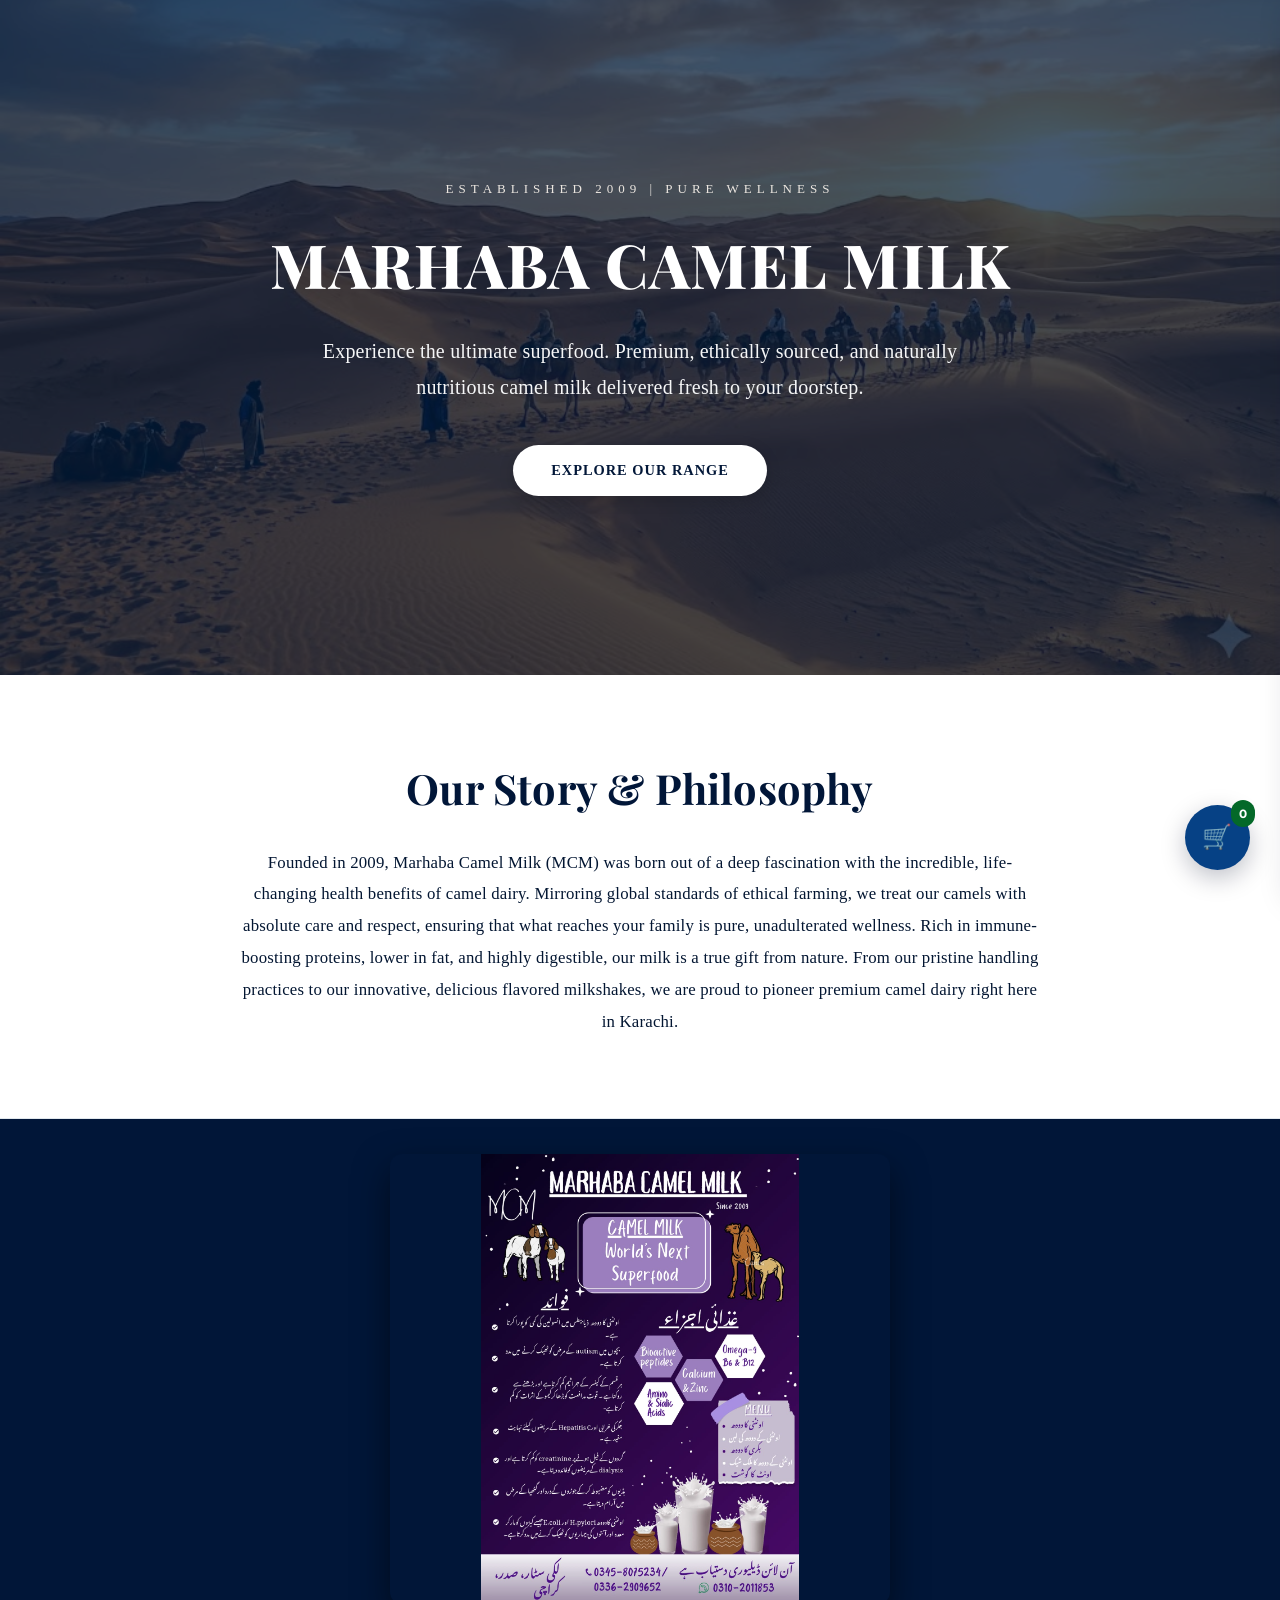
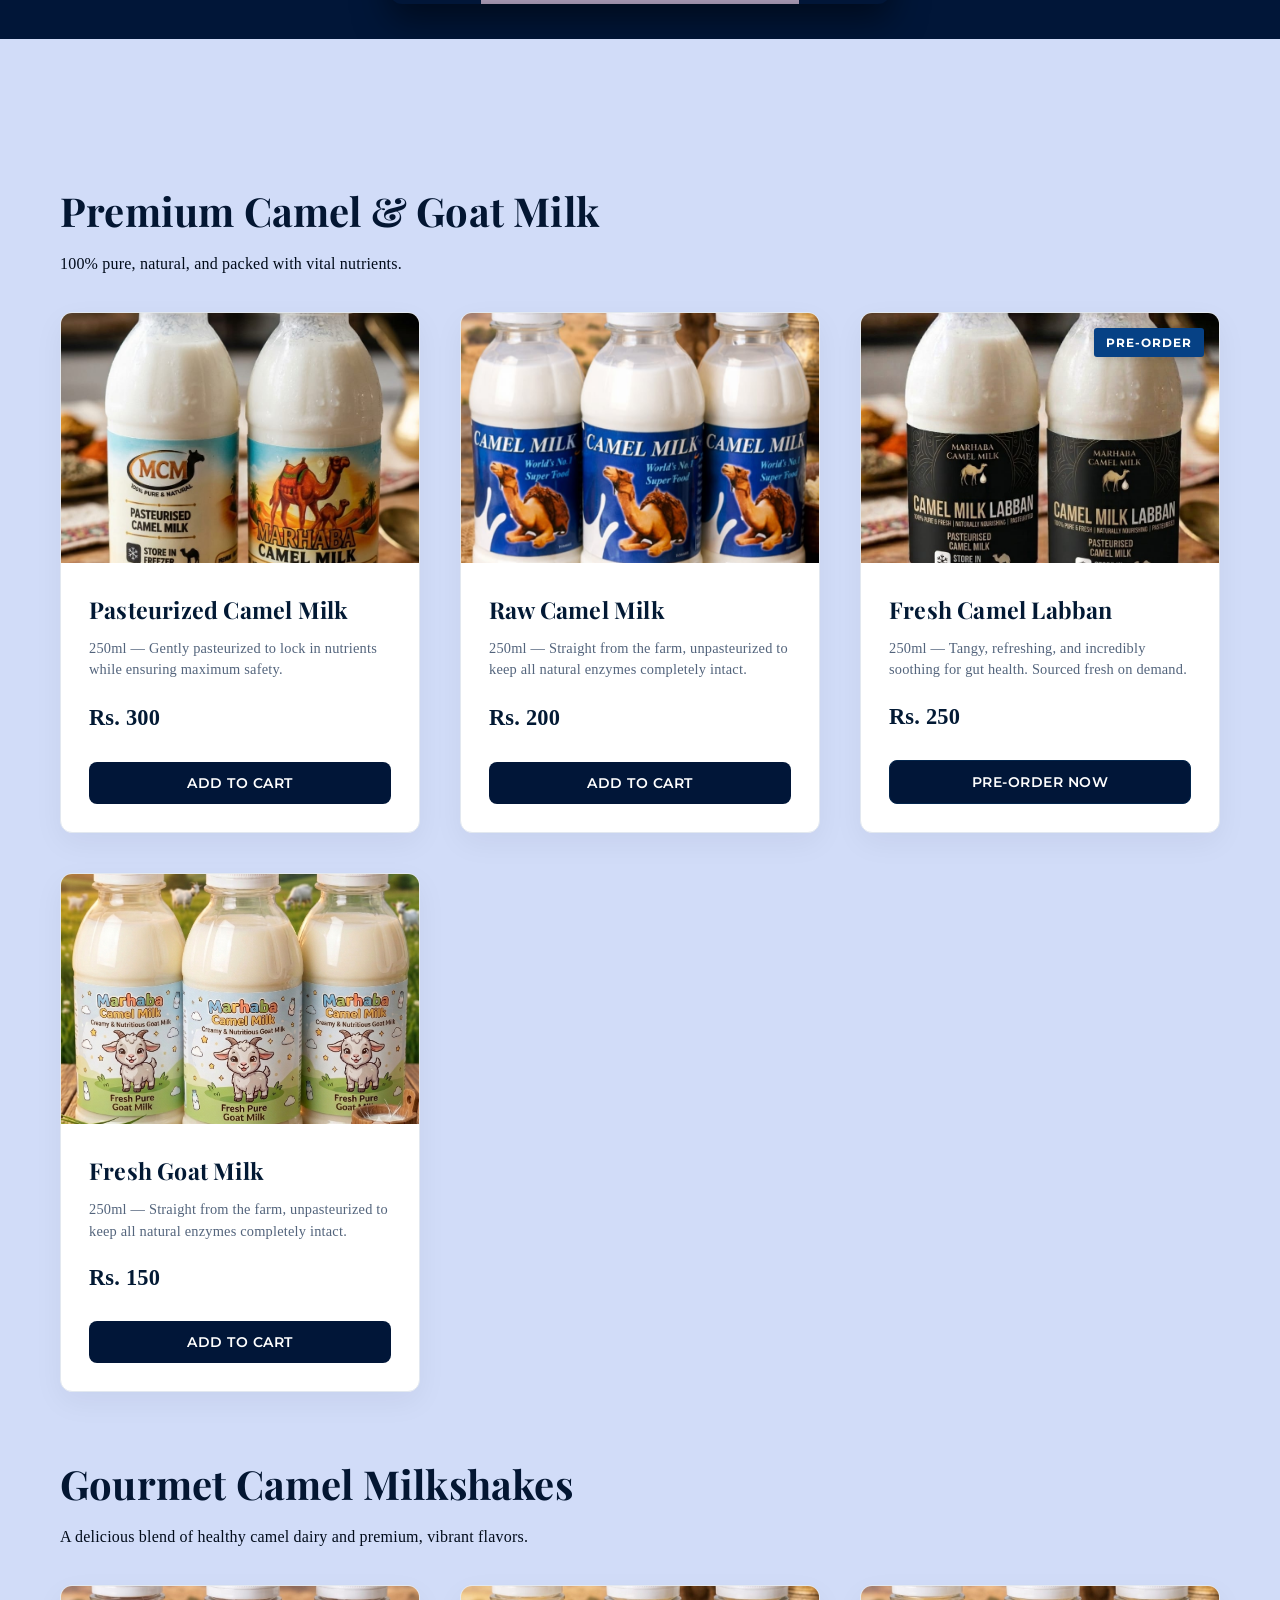
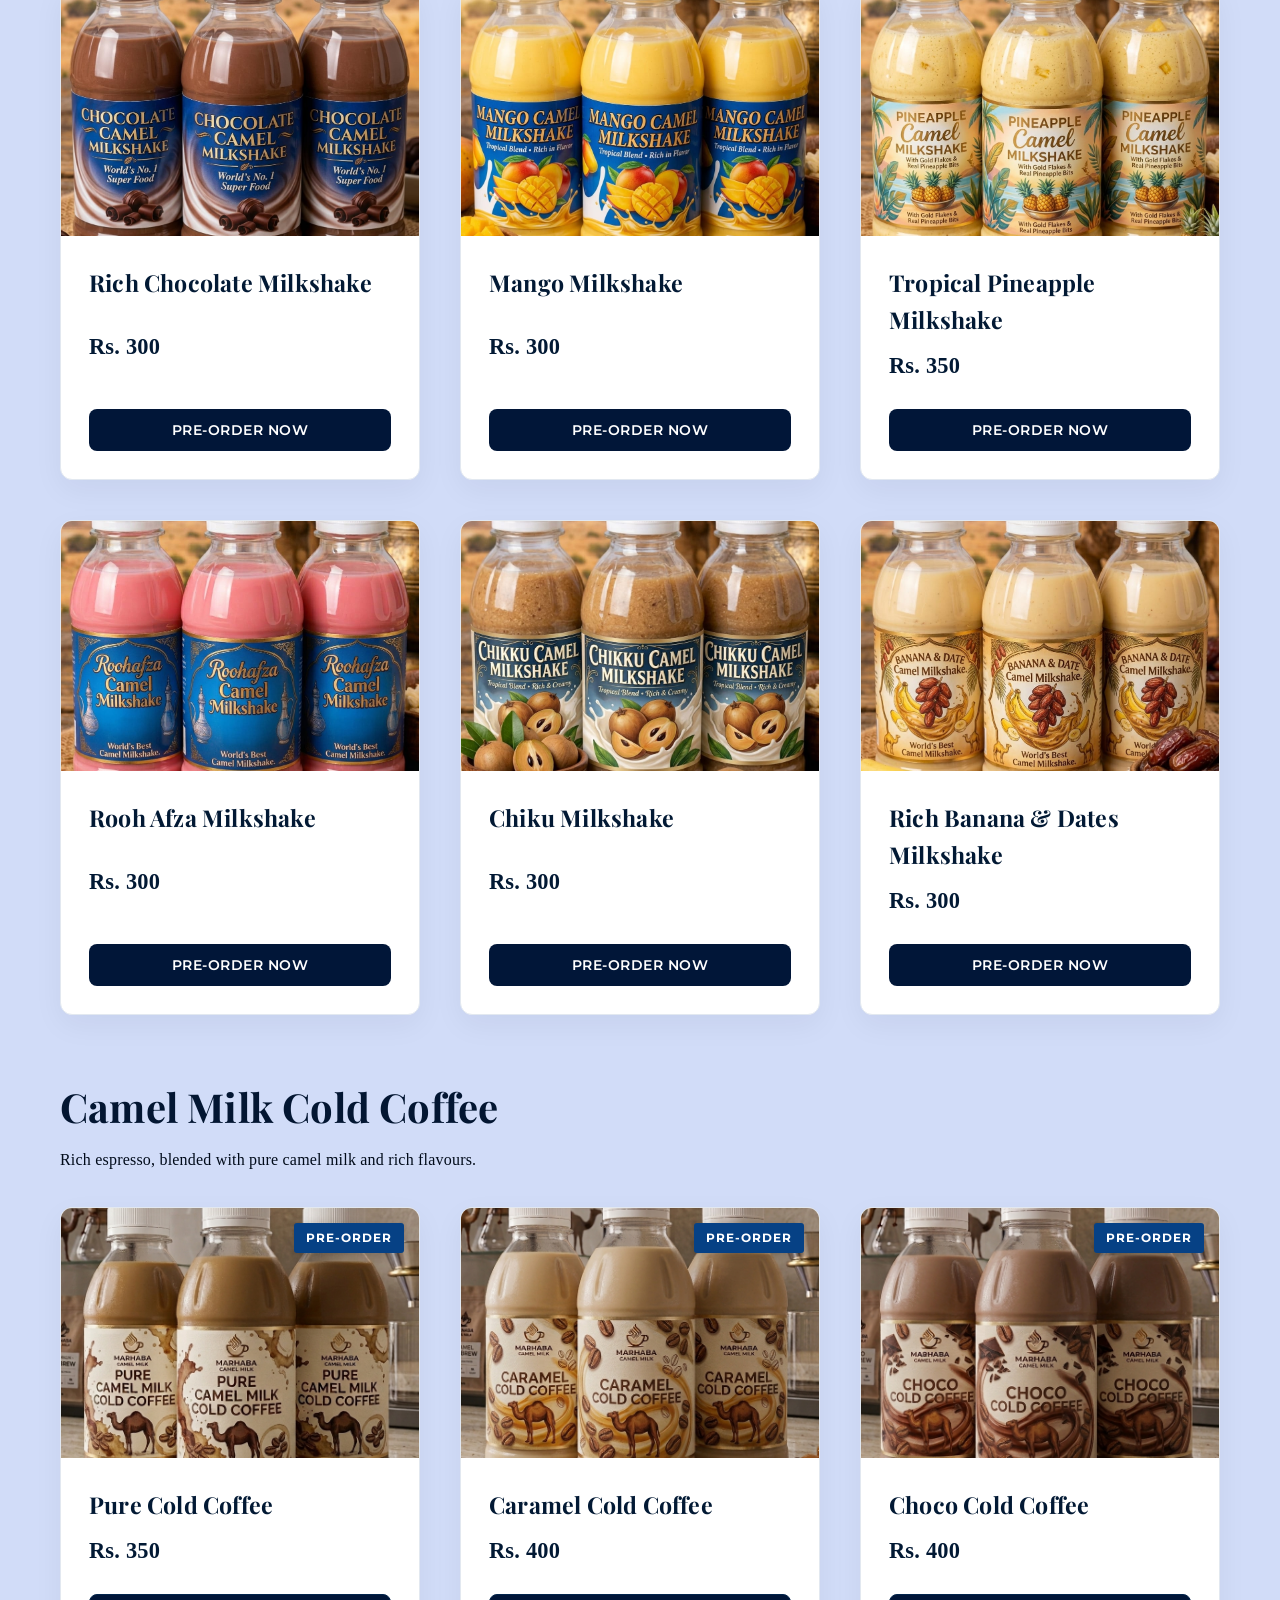
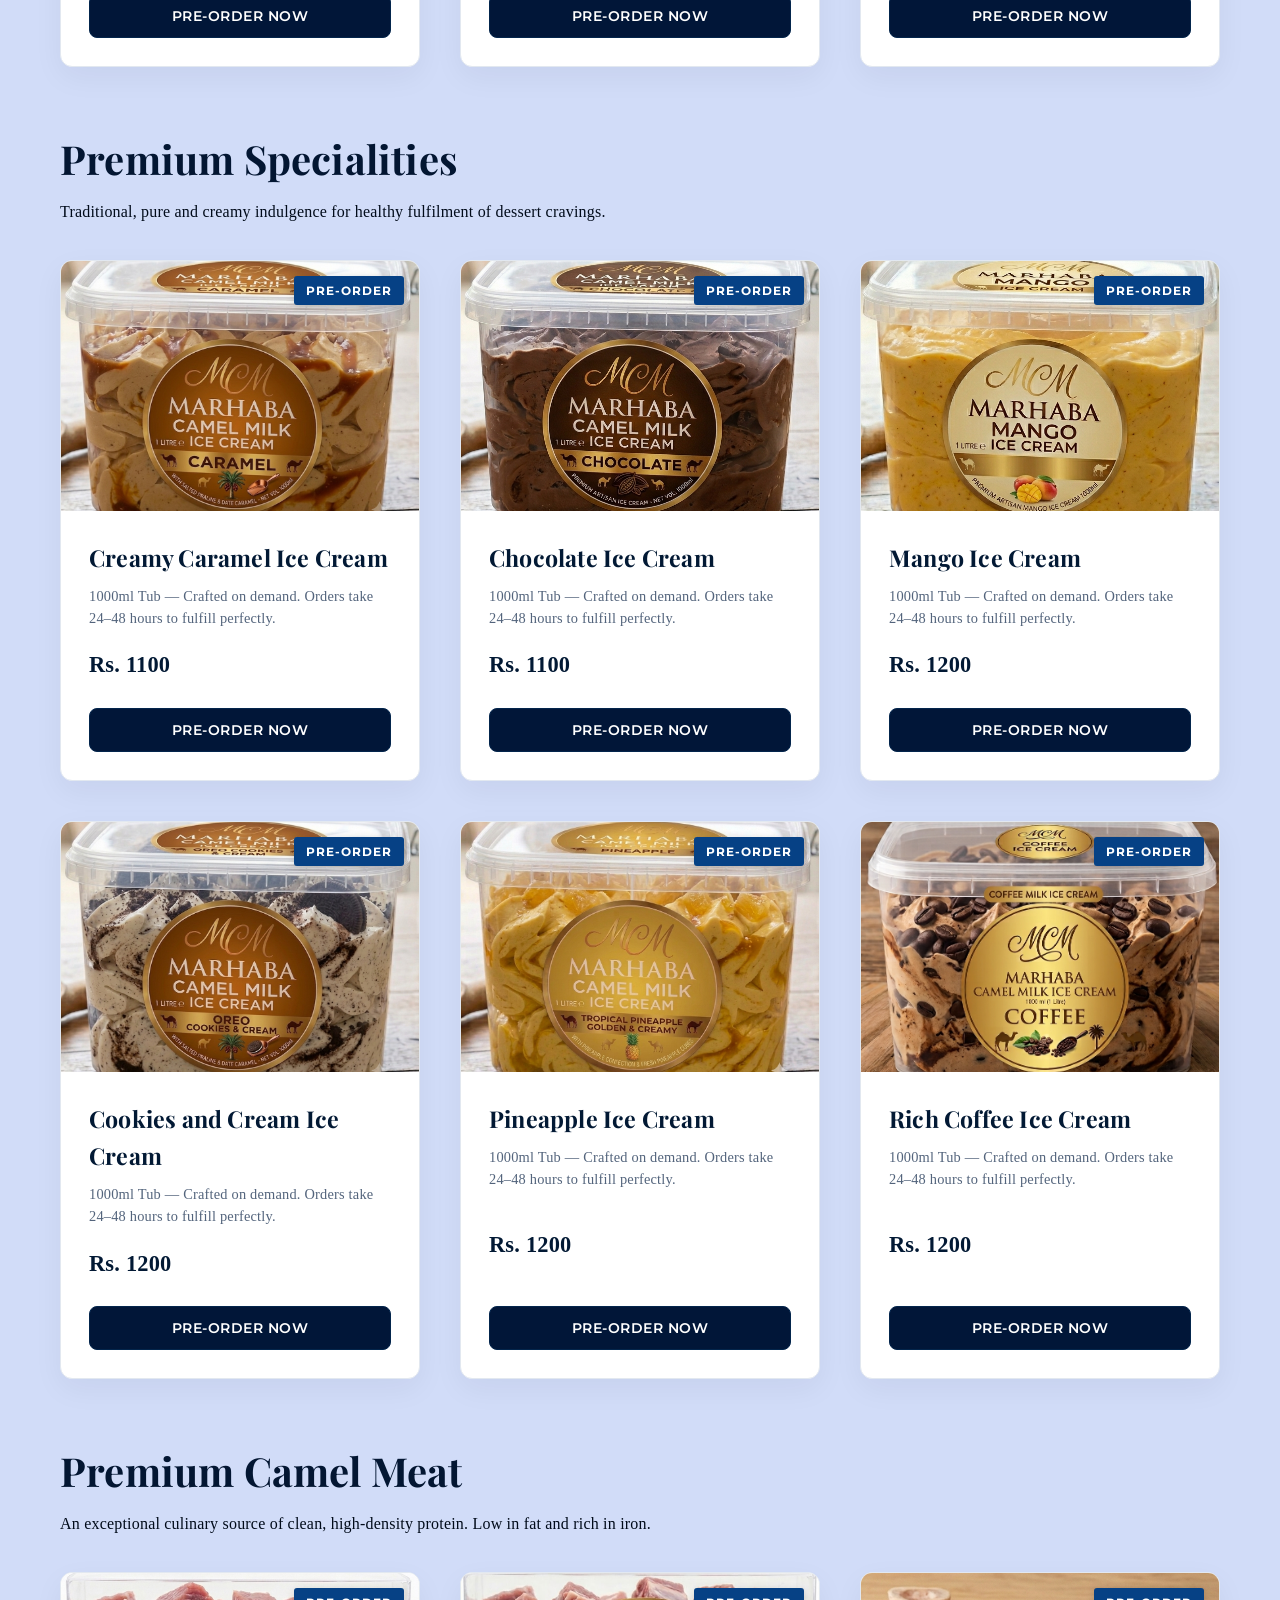
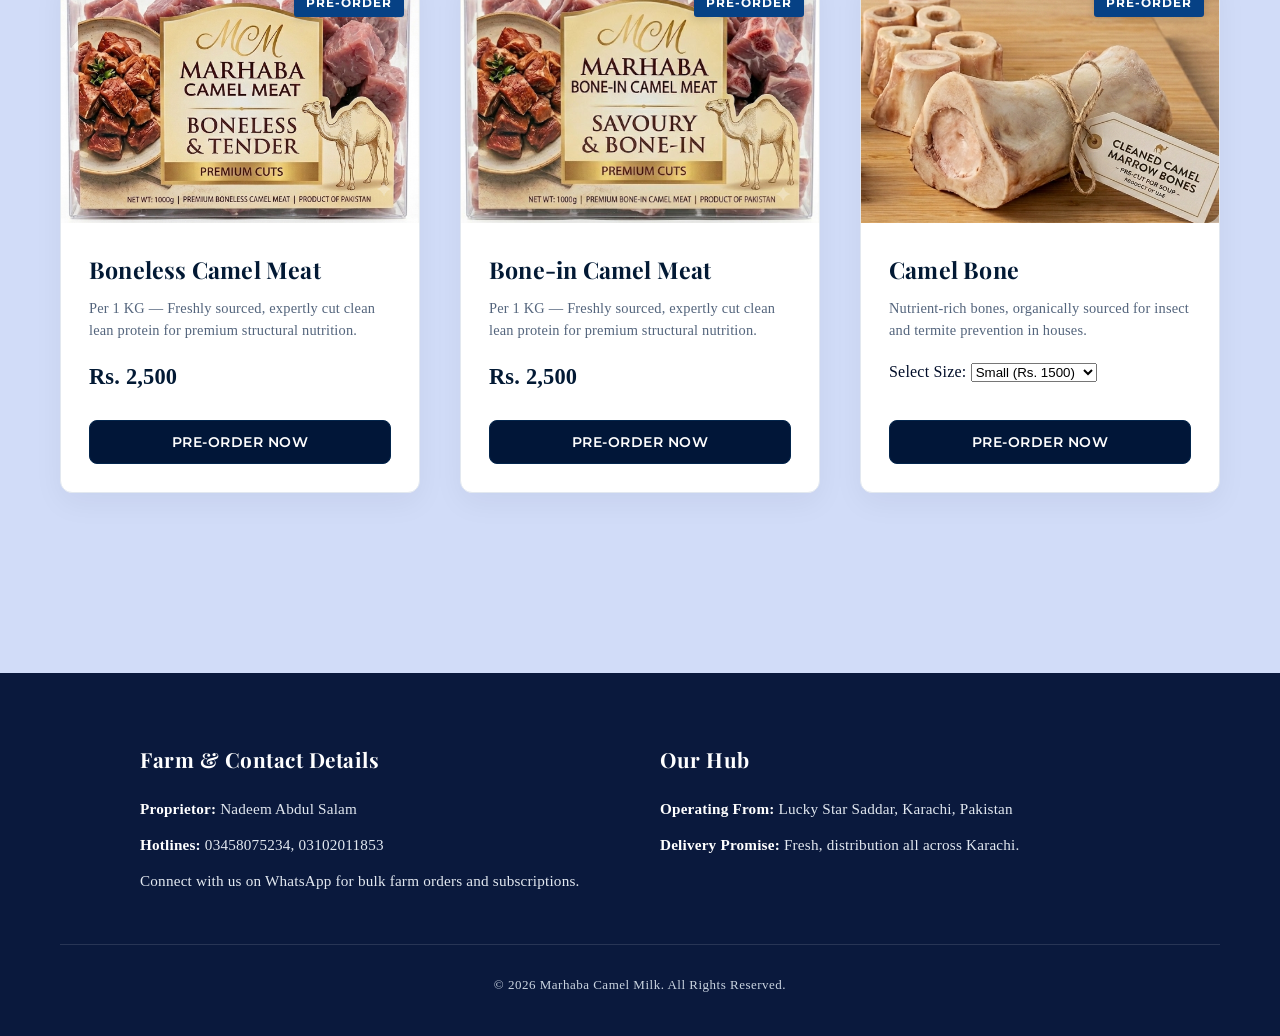
==== index.html @ 325eafc4 "Update index.html" ====
<!DOCTYPE html>
<html lang="en">
<head>
    <title>Marhaba Camel Milk | Since 2009</title>
    <meta property="og:site_name" content="Marhaba Camel Milk">
    <link rel="icon" type="image/jpeg" href="favicon.jpg">
    <meta charset="UTF-8">
    <meta name="viewport" content="width=device-width, initial-scale=1.0">
    <meta name="google-site-verification" content="p2T7dXX-VcIlEUNZ_eB5He2ZB-jHT-2Z1cCSy8d6J3A" />    
    <link rel="stylesheet" href="style.css">
</head>
<body>

    <!-- Hero Header Section -->
    <section class="hero-section">
        <div class="hero-overlay">
            <p class="hero-subtitle">ESTABLISHED 2009 | PURE WELLNESS</p>
            <h1 class="hero-title">MARHABA CAMEL MILK</h1>
            <p class="hero-tagline">Experience the ultimate superfood. Premium, ethically sourced, and naturally nutritious camel milk delivered fresh to your doorstep.</p>
            <a href="#menu" class="cta-btn">Explore Our Range</a>
        </div>
    </section>

    <!-- Brand Backstory Section (Summerland Camels Style) -->
    <section id="story" class="story-section">
        <div class="story-container">
            <h2>Our Story & Philosophy</h2>
            <p>Founded in 2009, Marhaba Camel Milk (MCM) was born out of a deep fascination with the incredible, life-changing health benefits of camel dairy. Mirroring global standards of ethical farming, we treat our camels with absolute care and respect, ensuring that what reaches your family is pure, unadulterated wellness. Rich in immune-boosting proteins, lower in fat, and highly digestible, our milk is a true gift from nature. From our pristine handling practices to our innovative, delicious flavored milkshakes, we are proud to pioneer premium camel dairy right here in Karachi.</p>
        </div>
    </section>

    <!-- Insert this between Story and Products -->
    <section class="editorial-slideshow-container">
        <div class="editorial-slide-wrapper">
            
            <div class="editorial-slide active">
                <div class="slide-image-box" style="background-image: url('IMG-1.jpg');"></div>
            </div>

            <div class="editorial-slide">
                <div class="slide-image-box" style="background-image: url('IMG-2.jpg');"></div>
            </div>

            <div class="editorial-slide">
                <div class="slide-image-box" style="background-image: url('IMG-3.jpg');"></div>
            </div>

            <div class="editorial-slide">
                <div class="slide-image-box" style="background-image: url('IMG-4.jpg');"></div>
            </div>

            <div class="editorial-slide">
                <div class="slide-image-box" style="background-image: url('IMG-5.jpg');"></div>
            </div>
            
            <div class="editorial-slide">
                <div class="slide-image-box" style="background-image: url('IMG-6.jpg');"></div>
            </div>
            
            <div class="editorial-slide">
                <div class="slide-image-box" style="background-image: url('IMG-7.jpg');"></div>
            </div>
            
            <div class="editorial-slide">
                <div class="slide-image-box" style="background-image: url('IMG-8.jpg');"></div>
            </div>
            
            <div class="editorial-slide">
                <div class="slide-image-box" style="background-image: url('IMG-9.jpg');"></div>
            </div>
            
            <div class="editorial-slide">
                <div class="slide-image-box" style="background-image: url('IMG-10.jpg');"></div>
            </div>

            <div class="editorial-slide">
                <div class="slide-image-box" style="background-image: url('IMG-11.jpg');"></div>
            </div>
            
            <div class="editorial-slide">
                <div class="slide-image-box" style="background-image: url('IMG-12.jpg');"></div>
            </div>
            
            <div class="editorial-slide">
                <div class="slide-image-box" style="background-image: url('IMG-13.jpg');"></div>
            </div>
            
            <div class="editorial-slide">
                <div class="slide-image-box" style="background-image: url('IMG-14.jpg');"></div>
            </div>

                        <div class="editorial-slide">
                <div class="slide-image-box" style="background-image: url('IMG-15.jpg');"></div>
            </div>
            
            <div class="editorial-slide">
                <div class="slide-image-box" style="background-image: url('IMG-16.jpg');"></div>
            </div>
            
            <div class="editorial-slide">
                <div class="slide-image-box" style="background-image: url('IMG-17.jpg');"></div>
            </div>
            
            <div class="editorial-slide">
                <div class="slide-image-box" style="background-image: url('IMG-18.jpg');"></div>
            </div>

            <div class="editorial-slide">
                <div class="slide-image-box" style="background-image: url('IMG-19.jpg');"></div>
            </div>            

        <div class="editorial-tint"></div>
    </section>

    <!-- Main Products Container -->
    <main id="menu" class="products-container">
        
                <!-- Category 1: Pure Milk -->
         <section class="category-section">
            <h2 class="category-title">Premium Camel & Goat Milk</h2>
            <p class="category-subtitle">100% pure, natural, and packed with vital nutrients.</p>
            
            <div class="products-grid">
                
                <!-- Product 1 -->
                <div class="card">
                    <div class="card-img-container">
                        <img src="pasteurized.jpg" alt="Pasteurized Camel Milk" class="product-img">
                    </div>
                    <div class="card-content">
                        <h3>Pasteurized Camel Milk</h3>
                        <p class="meta">250ml — Gently pasteurized to lock in nutrients while ensuring maximum safety.</p>
                        <p class="price">Rs. 300</p>
                        <button class="add-to-cart-btn" onclick="addToCart('Pasteurized Camel Milk', 300)">
                            Add to Cart
                        </button>
                    </div>
                </div>
        
                <!-- Product 2 -->
                <div class="card">
                    <div class="card-img-container">
                        <img src="raw.jpg" alt="Raw Camel Milk" class="product-img">
                    </div>
                    <div class="card-content">
                        <h3>Raw Camel Milk</h3>
                        <p class="meta">250ml — Straight from the farm, unpasteurized to keep all natural enzymes completely intact.</p>
                        <p class="price">Rs. 200</p>
                        <button class="add-to-cart-btn" onclick="addToCart('Raw Camel Milk', 200)">
                            Add to Cart
                        </button>
                    </div>
                </div>
        
                <!-- Product 3 -->
                <div class="card pre-order-card">
                    <div class="card-img-container">
                        <img src="CamelLabban.jpg" alt="Fresh Camel Labban" class="product-img">
                        <span class="badge">Pre-Order</span>
                    </div>
                    <div class="card-content">
                        <h3>Fresh Camel Labban</h3>
                        <p class="meta">250ml — Tangy, refreshing, and incredibly soothing for gut health. Sourced fresh on demand.</p>
                        <p class="price">Rs. 250</p>
                        <button class="add-to-cart-btn pre-order-btn" onclick="addToCart('Fresh Camel Labban (250ml) (Pre-Order)', 250)">
                            Pre-Order Now
                        </button>
                    </div>
                </div>

                 <!-- Product 4 -->
                <div class="card">
                    <div class="card-img-container">
                        <img src="goat.png" alt="Fresh Goat Milk" class="product-img">
                    </div>
                    <div class="card-content">
                        <h3>Fresh Goat Milk</h3>
                        <p class="meta">250ml — Straight from the farm, unpasteurized to keep all natural enzymes completely intact.</p>
                        <p class="price">Rs. 150</p>
                        <button class="add-to-cart-btn" onclick="addToCart('Fresh Goat Milk', 150)">
                            Add to Cart
                        </button>
                    </div>
                </div>
                
            </div>
        </section>

        <!-- Category 2: Milkshakes -->
        <section class="category-section">
            <h2 class="category-title">Gourmet Camel Milkshakes</h2>
            <p class="category-subtitle">A delicious blend of healthy camel dairy and premium, vibrant flavors.</p>
            <div class="products-grid">
                
                <!-- Chocolate -->
                <div class="card">
                    <div class="card-img-container">
                        <img src="chocolate.jpg" alt="Chocolate Camel Milkshake" class="product-img">
                    </div>
                    <div class="card-content">
                        <h3>Rich Chocolate Milkshake</h3>
                         <p class="price">Rs. 300</p>
                        <button class="add-to-cart-btn" onclick="addToCart('Chocolate Camel Milkshake', 300)">
                            Pre-Order Now
                        </button>
                    </div>
                </div>

                <!-- Mango -->
                <div class="card">
                    <div class="card-img-container">
                        <img src="mango.jpg" alt="Mango Camel Milkshake" class="product-img">
                    </div>
                    <div class="card-content">
                        <h3>Mango Milkshake</h3>
                         <p class="price">Rs. 300</p>
                        <button class="add-to-cart-btn" onclick="addToCart('Mango Camel Milkshake', 300)">
                            Pre-Order Now
                        </button>
                    </div>
                </div>

                <!-- Pineapple -->
                <div class="card">
                    <div class="card-img-container">
                        <img src="pineapple.jpg" alt="Pineapple Camel Milkshake" class="product-img">
                    </div>
                    <div class="card-content">
                        <h3>Tropical Pineapple Milkshake</h3>
                         <p class="price">Rs. 350</p>
                        <button class="add-to-cart-btn" onclick="addToCart('Tropical Pineapple Camel Milkshake', 350)">
                            Pre-Order Now
                        </button>
                    </div>
                </div>

                <!-- Rooh Afza -->
                <div class="card">
                    <div class="card-img-container">
                        <img src="roohafza.jpg" alt="Rooh Afza Camel Milkshake" class="product-img">
                    </div>
                    <div class="card-content">
                        <h3>Rooh Afza Milkshake</h3>
                        <p class="price">Rs. 300</p>
                        <button class="add-to-cart-btn" onclick="addToCart('RoohAfza Camel Milkshake', 300)">
                            Pre-Order Now
                        </button>
                    </div>
                </div>

                <!-- Chiku -->
                <div class="card">
                    <div class="card-img-container">
                        <img src="chiku.jpg" alt="Chiku Camel Milkshake" class="product-img">
                    </div>
                    <div class="card-content">
                        <h3>Chiku Milkshake</h3>
                         <p class="price">Rs. 300</p>
                        <button class="add-to-cart-btn" onclick="addToCart('Chiku Camel Milkshake', 300)">
                            Pre-Order Now
                        </button>
                    </div>
                </div>

                <!-- Dates -->
                <div class="card">
                    <div class="card-img-container">
                        <img src="banana.jpg" alt="Banana & Dates Camel Milkshake" class="product-img">
                    </div>
                    <div class="card-content">
                        <h3>Rich Banana & Dates Milkshake</h3>
                        <p class="price">Rs. 300</p>
                        <button class="add-to-cart-btn" onclick="addToCart('Banana & Dates Camel Milkshake', 300)">
                            Pre-Order Now
                        </button>
                    </div>
                </div>
            </div>
        </section >

        
        <section class="category-section">
            <h2 class="category-title">Camel Milk Cold Coffee</h2>
            <p class="category-subtitle">Rich espresso, blended with pure camel milk and rich flavours.</p>
            <div class="products-grid">
        
                <div class="card pre-order-card"> 
                    <div class="card-img-container">
                        <img src="purecoffee.png" alt="Pure Cold Coffee" class="product-img">
                        <span class="badge">Pre-Order</span>
                    </div>
                    <div class="card-content">
                        <h3>Pure Cold Coffee</h3>
                        <p class="price">Rs. 350</p>
                        <button class="add-to-cart-btn pre-order-btn" onclick="addToCart('Pure Cold Coffee (Pre-Order)', 350)">
                            Pre-Order Now
                        </button>
                    </div>
                </div>
        
                <div class="card pre-order-card"> 
                    <div class="card-img-container">
                        <img src="caramelcoffee.png" alt="Caramel Cold Coffee" class="product-img">
                        <span class="badge">Pre-Order</span>
                    </div>
                    <div class="card-content">
                        <h3>Caramel Cold Coffee</h3>
                        <p class="price">Rs. 400</p>
                        <button class="add-to-cart-btn pre-order-btn" onclick="addToCart('Caramel Cold Coffee (Pre-Order)', 400)">
                            Pre-Order Now
                        </button>
                    </div>
                </div>
        
                <div class="card pre-order-card"> 
                    <div class="card-img-container">
                        <img src="chococoffee.png" alt="Choco Cold Coffee" class="product-img">
                        <span class="badge">Pre-Order</span>
                    </div>
                    <div class="card-content">
                        <h3>Choco Cold Coffee</h3>
                        <p class="price">Rs. 400</p>
                        <button class="add-to-cart-btn pre-order-btn" onclick="addToCart('Choco Cold Coffee (Pre-Order)', 400)">
                            Pre-Order Now
                        </button>
                    </div>
                </div>
        
            </div>
        </section>

                    
        <!-- Category 2: Labban -->
        <section class="category-section">
            <h2 class="category-title">Premium Specialities</h2>
            <p class="category-subtitle">Traditional, pure and creamy indulgence for healthy fulfilment of dessert cravings.</p>
            <div class="products-grid">
                                
                <div class="card pre-order-card">
                    <div class="card-img-container">
                        <img src="caramel.png" alt="Premium Caramel Camel Milk Ice Cream" class="product-img">
                        <span class="badge">Pre-Order</span>
                    </div>
                    <div class="card-content">
                        <h3>Creamy Caramel Ice Cream</h3>
                        <p class="meta">1000ml Tub — Crafted on demand. Orders take 24–48 hours to fulfill perfectly.</p>
                        <p class="price">Rs. 1100</p>
                        <button class="add-to-cart-btn pre-order-btn" onclick="addToCart('Caramel Camel Milk Ice Cream (Pre-Order)', 1000)">
                            Pre-Order Now
                        </button>
                    </div>
                </div>

                <div class="card pre-order-card">
                    <div class="card-img-container">
                        <img src="chocoice.png" alt="Premium Chocolate Camel Milk Ice Cream" class="product-img">
                        <span class="badge">Pre-Order</span>
                    </div>
                    <div class="card-content">
                        <h3>Chocolate Ice Cream</h3>
                        <p class="meta">1000ml Tub — Crafted on demand. Orders take 24–48 hours to fulfill perfectly.</p>
                        <p class="price">Rs. 1100</p>
                        <button class="add-to-cart-btn pre-order-btn" onclick="addToCart('Chocolate Camel Milk Ice Cream (Pre-Order)', 1200)">
                            Pre-Order Now
                        </button>
                    </div>
                </div>

                <div class="card pre-order-card">
                    <div class="card-img-container">
                        <img src="mangoice.png" alt="Premium Mango Camel Milk Ice Cream" class="product-img">
                        <span class="badge">Pre-Order</span>
                    </div>
                    <div class="card-content">
                        <h3>Mango Ice Cream</h3>
                        <p class="meta">1000ml Tub — Crafted on demand. Orders take 24–48 hours to fulfill perfectly.</p>
                        <p class="price">Rs. 1200</p>
                        <button class="add-to-cart-btn pre-order-btn" onclick="addToCart('Mango Camel Milk Ice Cream (Pre-Order)', 1200)">
                            Pre-Order Now
                        </button>
                    </div>
                </div>

                <div class="card pre-order-card">
                    <div class="card-img-container">
                        <img src="oreo.png" alt="Premium Cookies and Cream Camel Milk Ice Cream" class="product-img">
                        <span class="badge">Pre-Order</span>
                    </div>
                    <div class="card-content">
                        <h3>Cookies and Cream Ice Cream</h3>
                        <p class="meta">1000ml Tub — Crafted on demand. Orders take 24–48 hours to fulfill perfectly.</p>
                        <p class="price">Rs. 1200</p>
                        <button class="add-to-cart-btn pre-order-btn" onclick="addToCart('Cookies and Cream Camel Milk Ice Cream (Pre-Order)', 1200)">
                            Pre-Order Now
                        </button>
                    </div>
                </div>

                <div class="card pre-order-card">
                    <div class="card-img-container">
                        <img src="pineice.png" alt="Premium Pineapple Camel Milk Ice Cream" class="product-img">
                        <span class="badge">Pre-Order</span>
                    </div>
                    <div class="card-content">
                        <h3>Pineapple Ice Cream</h3>
                        <p class="meta">1000ml Tub — Crafted on demand. Orders take 24–48 hours to fulfill perfectly.</p>
                        <p class="price">Rs. 1200</p>
                        <button class="add-to-cart-btn pre-order-btn" onclick="addToCart('Pineapple Camel Milk Ice Cream (Pre-Order)', 1200)">
                            Pre-Order Now
                        </button>
                    </div>
                </div>

                <div class="card pre-order-card">
                    <div class="card-img-container">
                        <img src="coffee.png" alt="Premium Coffee Camel Milk Ice Cream" class="product-img">
                        <span class="badge">Pre-Order</span>
                    </div>
                    <div class="card-content">
                        <h3>Rich Coffee Ice Cream</h3>
                        <p class="meta">1000ml Tub — Crafted on demand. Orders take 24–48 hours to fulfill perfectly.</p>
                        <p class="price">Rs. 1200</p>
                        <button class="add-to-cart-btn pre-order-btn" onclick="addToCart('Coffee Camel Milk Ice Cream (Pre-Order)', 1200)">
                            Pre-Order Now
                        </button>
                    </div>
                </div>
            </div>
        </section>

        <!-- Category 5: Premium Meat -->
        <section class="category-section">
            <h2 class="category-title">Premium Camel Meat</h2>
            <p class="category-subtitle">An exceptional culinary source of clean, high-density protein. Low in fat and rich in iron.</p>
            <div class="products-grid">
                
                <div class="card pre-order-card">
                    <div class="card-img-container">
                        <img src="bonelessm.png" alt="Boneless Camel Meat" class="product-img">
                        <span class="badge">Pre-Order</span>
                    </div>
                    <div class="card-content">
                        <h3>Boneless Camel Meat</h3>
                        <p class="meta">Per 1 KG — Freshly sourced, expertly cut clean lean protein for premium structural nutrition.</p>
                        <p class="price">Rs. 2,500</p>
                        <button class="add-to-cart-btn pre-order-btn" onclick="addToCart('Boneless Camel Meat (1KG)', 2500)">
                            Pre-Order Now
                        </button>
                    </div>
                </div>

                <div class="card pre-order-card">
                    <div class="card-img-container">
                        <img src="boneinm.png" alt="Boneless Camel Meat" class="product-img">
                        <span class="badge">Pre-Order</span>
                    </div>
                    <div class="card-content">
                        <h3>Bone-in Camel Meat</h3>
                        <p class="meta">Per 1 KG — Freshly sourced, expertly cut clean lean protein for premium structural nutrition.</p>
                        <p class="price">Rs. 2,500</p>
                        <button class="add-to-cart-btn pre-order-btn" onclick="addToCart('Boneless Camel Meat (1KG)', 2500)">
                            Pre-Order Now
                        </button>
                    </div>
                </div>

                <div class="card pre-order-card">
                    <div class="card-img-container">
                        <img src="bonem.png" alt="Premium Camel Bones" class="product-img">
                        <span class="badge">Pre-Order</span>
                    </div>
                    <div class="card-content">
                        <h3>Camel Bone</h3>
                        <p class="meta">Nutrient-rich bones, organically sourced for insect and termite prevention in houses.</p>
                        
                        <div class="product-variant-group">
                            <label for="camelBonesSize" class="variant-label">Select Size:</label>
                            <select id="camelBonesSize" class="variant-select" onchange="updateBonesPrice(this.value)">
                                <option value="small">Small (Rs. 1500)</option>
                                <option value="large">Large (Rs. 2,500)</option>
                            </select>
                        </div>
                        
                        <button class="add-to-cart-btn pre-order-btn" id="bonesCartBtn" onclick="addToCart('Premium Camel Bones [Medium Pack] (Pre-Order)', 1250)">
                            Pre-Order Now
                        </button>
                    </div>
                </div>

            </div>
        </section>
    </main>

    <!-- Footer Section -->
    <footer>
        <div class="footer-info">
            <div class="info-block">
                <h4>Farm & Contact Details</h4>
                <p><strong>Proprietor:</strong> Nadeem Abdul Salam</p>
                <p><strong>Hotlines:</strong> 03458075234, 03102011853</p>
                <p>Connect with us on WhatsApp for bulk farm orders and subscriptions.</p>
            </div>
            <div class="info-block">
                <h4>Our Hub</h4>
                <p><strong>Operating From:</strong> Lucky Star Saddar, Karachi, Pakistan</p>
                <p><strong>Delivery Promise:</strong> Fresh, distribution all across Karachi.</p>
            </div>
        </div>
        <hr class="footer-divider">
        <p class="copyright">© 2026 Marhaba Camel Milk. All Rights Reserved.</p>
    </footer>

    <div id="cart-floating-icon" onclick="toggleCartDrawer()">
        <span class="cart-icon-bag">🛒</span>
        <span id="cart-badge">0</span>
    </div>

    <div id="cart-drawer">
    <div class="cart-header">
        <h3>Your Order</h3>
        <button class="close-cart-btn" onclick="toggleCartDrawer()">✕</button>
    </div>
    
    <div id="cart-items-container">
        <p class="empty-cart-text">Your cart is empty.</p>
    </div>
    
    <div class="cart-customer-form">
        <h4>Delivery Details</h4>
        <div class="form-group">
            <label for="cust-name">Full Name *</label>
            <input type="text" id="cust-name" placeholder="e.g., Muhammad Ali" required>
        </div>
        <div class="form-group">
            <label for="cust-contact no.">Contact Number *</label>
            <textarea id="cust-contact no." rows="3" placeholder="e.g. 03331234567" required></textarea>
        </div>
        <div class="form-group">
            <label for="cust-address">Delivery Address *</label>
            <textarea id="cust-address" rows="3" placeholder="Street, Area, Apartment/House No., City" required></textarea>
        </div>
        
        
    <div class="form-group">
        <label>GPS Location Link *</label>
        <button type="button" id="location-gps-btn" onclick="getCurrentGPSLocation()">
            📍 Pin My Current Location
        </button>
        <p id="location-status-text" style="color: #c2410c; font-weight: bold;">⚠️ Location required to checkout.</p>
        <input type="hidden" id="cust-gps-url" value="">
        </div>
    </div>
    
    <div class="cart-footer">
        <div class="cart-summary-row">
            <span>Items Subtotal:</span>
            <span id="cart-subtotal-amount">Rs. 0</span>
        </div>
        <div class="cart-summary-row">
            <span>Delivery Charge:</span>
            <span>Rs. 250</span>
        </div>
        <div class="cart-total-row">
            <span>Total Amount:</span>
            <span id="cart-total-amount">Rs. 0</span>
        </div>
        <button id="checkout-whatsapp-btn" onclick="checkoutToWhatsApp()">
            Send Order via WhatsApp
        </button>
    </div>
</div>

    <script>
        let cart = [];

        function toggleCartDrawer() {
            document.getElementById('cart-drawer').classList.toggle('open');
        }

        function addToCart(productName, price) {
            const existingItem = cart.find(item => item.name === productName);
            if (existingItem) {
                existingItem.quantity += 1;
            } else {
                cart.push({ name: productName, price: price, quantity: 1 });
            }
            updateCartUI();
            document.getElementById('cart-drawer').classList.add('open');
        }

        function changeQuantity(productName, change) {
            const item = cart.find(item => item.name === productName);
            if (!item) return;
            item.quantity += change;
            if (item.quantity <= 0) {
                cart = cart.filter(cartItem => cartItem.name !== productName);
            }
            updateCartUI();
        }

        function getCurrentGPSLocation() {
            const statusText = document.getElementById('location-status-text');
            const gpsUrlInput = document.getElementById('cust-gps-url');
            const locationBtn = document.getElementById('location-gps-btn');

            if (!navigator.geolocation) {
                statusText.innerText = "Geolocation is not supported by your browser.";
                return;
            }

            statusText.innerText = "Fetching location coordinates...";
            locationBtn.disabled = true;

            navigator.geolocation.getCurrentPosition(
                (position) => {
                    const lat = position.coords.latitude;
                    const lon = position.coords.longitude;
                    
                    // FIXED: Clean, standard Google Maps redirection link formula
                    const mapsURL = `https://www.google.com/maps?q=${lat},${lon}`;
                    
                    gpsUrlInput.value = mapsURL;
                    statusText.innerHTML = "✅ <span style='color: #046929; font-weight: bold;'>Location attached successfully!</span>";
                    locationBtn.disabled = false;
                },
                (error) => {
                    statusText.innerText = "❌ Unable to fetch location. Please type address details.";
                    locationBtn.disabled = false;
                    console.error(error);
                },
                { enableHighAccuracy: true, timeout: 10000 }
            );
        }

        // Ensure this configuration constant sits cleanly within your script scope
        const deliveryCharge = 250; 

        function updateCartUI() {
            const itemsContainer = document.getElementById('cart-items-container');
            const badge = document.getElementById('cart-badge');
            const subtotalSpan = document.getElementById('cart-subtotal-amount');
            const totalAmountSpan = document.getElementById('cart-total-amount');
            
            if (cart.length === 0) {
                itemsContainer.innerHTML = '<p class="empty-cart-text">Your cart is empty.</p>';
                badge.innerText = '0';
                subtotalSpan.innerText = 'Rs. 0';
                totalAmountSpan.innerText = 'Rs. 0';
                return;
            }

            let totalItems = 0;
            let itemsSubtotal = 0;
            itemsContainer.innerHTML = '';

            cart.forEach(item => {
                totalItems += item.quantity;
                itemsSubtotal += (item.price * item.quantity);

                const itemHTML = `
                    <div class="cart-item">
                        <div class="cart-item-info">
                            <h4>${item.name}</h4>
                            <p>Rs. ${item.price} x ${item.quantity}</p>
                        </div>
                        <div class="cart-item-actions">
                            <button class="quantity-btn" onclick="changeQuantity('${item.name}', -1)">-</button>
                            <span>${item.quantity}</span>
                            <button class="quantity-btn" onclick="changeQuantity('${item.name}', 1)">+</button>
                        </div>
                    </div>
                `;
                itemsContainer.innerHTML += itemHTML;
            });

            badge.innerText = totalItems;
            
            // Explicit numerical verification formatting prevents UI computation drops
            if (subtotalSpan) subtotalSpan.innerText = `Rs. ${itemsSubtotal}`;
            if (totalAmountSpan) totalAmountSpan.innerText = `Rs. ${itemsSubtotal + deliveryCharge}`;
        }

        function checkoutToWhatsApp() {
            if (cart.length === 0) return;

            const customerName = document.getElementById('cust-name').value.trim();
            const customerAddress = document.getElementById('cust-address').value.trim();
            const gpsMapURL = document.getElementById('cust-gps-url') ? document.getElementById('cust-gps-url').value : '';

            if (!customerName || !customerAddress) {
                alert("Please fill in your Name and Delivery Address to continue with your order.");
                return;
            }

            const farmWhatsAppNumber = "923102011853"; 
            let messageText = `📋 *NEW ORDER RECEIVED - MARHABA CAMEL MILK*\n\n`;
            
            messageText += `👤 *Customer Name:* ${customerName}\n`;
            messageText += `📍 *Delivery Address:* ${customerAddress}\n`;
            
            if (gpsMapURL) {
                messageText += `🗺️ *Live GPS Drop Link:* ${gpsMapURL}\n`;
            }
            
            messageText += `\n🛒 *Order Items:*\n`;

            let itemsSubtotal = 0;
            cart.forEach((item, index) => {
                const itemTotal = item.price * item.quantity;
                itemsSubtotal += itemTotal;
                messageText += `${index + 1}. *${item.name}*\n   Qty: ${item.quantity} | Subtotal: Rs. ${itemTotal}\n\n`;
            });

            messageText += `----------------------------------\n`;
            messageText += `📦 *Items Subtotal:* Rs. ${itemsSubtotal}\n`;
            messageText += `🚴 *Fixed Delivery Charge:* Rs. ${deliveryCharge}\n`;
            messageText += `💰 *Grand Total Amount:* Rs. ${itemsSubtotal + deliveryCharge}\n\n`;
            messageText += `-Fresh cold chain distribution logistics initiated via distribution hub.-`;

            const encodedMessage = encodeURIComponent(messageText);
            const whatsappURL = `https://wa.me/${farmWhatsAppNumber}?text=${encodedMessage}`;
            
            window.open(whatsappURL, '-blank');
        }
    </script>

    <script>
        document.addEventListener("DOMContentLoaded", function () {
            // Targets all 10 image track elements
            const slides = document.querySelectorAll(".editorial-slide");
            let currentSlideIndex = 0;

            // Safety Catch: Prevents execution if elements are missing or misnamed
            if (slides.length === 0) {
                console.warn("Slideshow System: No elements matching '.editorial-slide' were found.");
                return;
            }

            function showNextSlide() {
                // 1. Remove the active class from the slide currently visible
                slides[currentSlideIndex].classList.remove("active");
                
                // 2. Safely cycle to the next index, looping back to 0 automatically after the 10th image
                currentSlideIndex = (currentSlideIndex + 1) % slides.length;
                
                // 3. Apply the active class to the next slide to trigger the CSS transition fade-in
                slides[currentSlideIndex].classList.add("active");
            }

            // Run the transition engine cleanly every 4000 milliseconds (4 seconds)
            setInterval(showNextSlide, 4000);
        });

        function updateBonesPrice(selectedSize) {
            const priceText = document.getElementById("bonesPriceDisplay");
            const cartButton = document.getElementById("bonesCartBtn");
            
            let basePrice = 0; // Default Medium placeholder value
            let displayLabel = "Rs. 0";
            let cartStringName = "Camel Bone [ ] (Pre-Order)";

            if (selectedSize === "small") {
                basePrice = 1500; // Median placeholder for Rs. 300-500 bracket
                displayLabel = "Rs. 1500 <span style='font-size:0.8rem; font-weight:normal; color:#666;'>(Est. 300-500)</span>";
                cartStringName = " Camel Bone [Small] (Pre-Order)";
            } else if (selectedSize === "large") {
                basePrice = 2500; // Median placeholder for Rs. 2000-3500 bracket
                displayLabel = "Rs. 2,500 <span style='font-size:0.8rem; font-weight:normal; color:#666;'>(Est. 2,000-3,500)</span>";
                cartStringName = "Camel Bone [Large] (Pre-Order)";
            }

            // Update the visual text representation on the interface
            priceText.innerHTML = displayLabel;
            
            // Update the button action dynamically for your checkout logic
            cartButton.setAttribute("onclick", `addToCart('${cartStringName}', ${basePrice})`);
        }

    </script>
</body> </html>
---- style.css ----
/* Import Premium Web Fonts from Google Fonts */
@import url('https://fonts.googleapis.com/css2?family=Montserrat:wght@300;400;500;600;700&family=Playfair+Display:ital,wght@0,600;0,700;0,800;1,400&display=swap');

/* Global Settings & Modern Font Styling */
* {
    box-sizing: border-box;
    margin: 0;
    padding: 0;
}

body { 
    font-family: 'Times New Roman', Times, serif; 
    background-color: #1f58de34; /* Smooth Blue-White base background */
    color: #010d29; /* Dark Navy for crisp contrast readability */
    line-height: 1.6;
    letter-spacing: 0.2px;
}

/* Beautiful Hero Banner Section */
.hero-section {
    background: url('hero-bg.jpg') no-repeat center center/cover;
    height: 75vh;
    position: relative;
    display: flex;
    align-items: center;
    justify-content: center;
    text-align: center;
    color: white;
}

.hero-overlay {
    background: rgba(2, 31, 63, 0.73); /* Slightly deepened for better text legibility */
    position: absolute;
    top: 0; left: 0; width: 100%; height: 100%;
    display: flex;
    flex-direction: column;
    justify-content: center;
    align-items: center;
    padding: 20px;
}

.hero-subtitle {
    font-family: 'Times New Roman', Times, serif;
    font-size: 13px;
    letter-spacing: 5px; /* Elegant formal spacing */
    text-transform: uppercase;
    color: #fef7efe6; 
    margin-bottom: 15px;
    font-weight: 500;
}

.hero-title {
    font-family: 'Playfair Display', serif; /* Formal Serif Display */
    font-size: 3.8rem;
    font-weight: 800;
    letter-spacing: 1px;
    margin-bottom: 20px;
    color: #ffffff;
}

.hero-tagline {
    font-family: 'Times New Roman', Times, serif;
    font-size: 1.25rem;
    max-width: 650px;
    margin-bottom: 40px;
    font-weight: 300;
    line-height: 1.8;
    color: #f5f6f7;
}

.cta-btn {
    font-family:'Times New Roman', Times, serif;
    background: #ffffff; 
    color: #021738;
    padding: 14px 38px;
    border-radius: 30px;
    text-decoration: none;
    font-weight: 600;
    font-size: 0.9rem;
    text-transform: uppercase;
    letter-spacing: 1px;
    transition: all 0.3s cubic-bezier(0.25, 1, 0.5, 1);
    box-shadow: 0 4px 15px rgba(0,0,0,0.15);
}

.cta-btn:hover {
    background: #064185; 
    color: #ffffff;
    transform: translateY(-2px);
    box-shadow: 0 8px 20px rgba(6, 65, 133, 0.4);
}

/* Brand Backstory Section Styling */
.story-section {
    background-color: #ffffff; 
    padding: 80px 20px;
    text-align: center;
    border-bottom: 1px solid #e1e8ed;
}

.story-container {
    max-width: 800px;
    margin: 0 auto;
}

.story-container h2 {
    font-family: 'Playfair Display', serif;
    font-size: 2.6rem;
    color: #011638; 
    margin-bottom: 25px;
    font-weight: 700;
}

.story-container p {
    font-family:'Times New Roman', Times, serif;
    font-size: 1.05rem;
    color: #031632;
    font-weight: 400;
    line-height: 1.9;
    text-align: center; /* Centered layout yields a more curated formal vibe */
}


/* The outer presentation frame remains deep navy and spacious */
.editorial-slideshow-container {
    position: relative;
    width: 100%;
    height: 520px; /* Provides ample breathing space for structural layouts */
    overflow: hidden;
    background-color: #011638; 
    display: flex;
    align-items: center;
    justify-content: center;
}

.editorial-slide-wrapper {
    position: absolute;
    top: 0;
    left: 0;
    width: 100%;
    height: 100%;
    z-index: 1;
}

.editorial-slide {
    position: absolute;
    top: 0;
    left: 0;
    width: 100%;
    height: 100%;
    
    opacity: 0;
    visibility: hidden;
    z-index: 2;
    transition: opacity 1.3s ease-in-out, visibility 1.3s ease-in-out;
    
    display: flex;
    align-items: center;
    justify-content: center;
    padding: 25px;
}

.editorial-slide.active {
    opacity: 1;
    visibility: visible;
    z-index: 4;
}

/* --- THE UNIFORM INNER SLIDE CONTROLLER --- */
.slide-image-box {
    width: 90%;
    max-width: 500px;      /* Restricts width so flyers look clean, not wider than tall */
    height: 450px;         /* Forces all images into an identical layout height block */
    border-radius: 12px;   /* Sophisticated premium rounded framework */
    box-shadow: 0 15px 35px rgba(0, 0, 0, 0.5); /* Strong drop shadow to make graphics pop */
    
    /* Matches base card fields seamlessly to prevent unaligned color gaps */
    background-color: #011638; 
    
    /* CRUCIAL: Ensures full readability of your flyers without cropping any text out */
    background-size: contain;
    background-position: center;
    background-repeat: no-repeat;
}

/* Ambient presentation frame shading */
.editorial-tint {
    position: absolute;
    top: 0;
    left: 0;
    width: 100%;
    height: 100%;
    background: radial-gradient(circle, rgba(1,22,56,0.1) 0%, rgba(1,22,56,0.7) 100__);
    z-index: 3;
    pointer-events: none;
}

/* Content Layout Grid */
.products-container { 
    max-width: 1200px;
    margin: 0 auto;
    padding: 80px 20px; 
}

.category-title { 
    font-family: 'Playfair Display', serif;
    color: #031632; 
    font-size: 2.5rem; 
    margin: 60px 0 8px 0;
    text-align: left;
    font-weight: 700;
}

.category-subtitle {
    font-family: 'Times New Roman', Times, serif;
    color: #010b1a;
    font-size: 1rem;
    margin-bottom: 35px;
    text-align: left;
    font-weight: 400;
}

.sub-price {
    font-family: 'Times New Roman', Times, serif;
    font-size: 1.2rem;
    color: #031632; 
    font-weight: 500;
    margin-left: 10px;
    letter-spacing: 0px;
}

.products-grid {
    display: grid;
    grid-template-columns: repeat(auto-fill, minmax(300px, 1fr));
    gap: 40px;
}

/* Premium Card Design */
.card { 
    background: #ffffff; 
    border-radius: 12px; /* Marginally sharper corners offer a more formal tone */
    overflow: hidden;
    box-shadow: 0 10px 30px rgba(1, 13, 41, 0.05); 
    border: 1px solid #e2e8f0;
    transition: transform 0.4s cubic-bezier(0.25, 1, 0.5, 1), box-shadow 0.4s ease;
    display: flex;
    flex-direction: column;
}

.card:hover {
    transform: translateY(-8px);
    box-shadow: 0 20px 40px rgba(1, 13, 41, 0.12);
    border-color: #cbd5e1;
}

.card-img-container {
    width: 100%;
    height: 250px;
    overflow: hidden;
    background-color: #f1f5f9;
}

.product-img {
    width: 100%;
    height: 100%;
    object-fit: cover; 
    transition: transform 0.8s cubic-bezier(0.25, 1, 0.5, 1);
}

.card:hover .product-img {
    transform: scale(1.05);
}

.card-content {
    padding: 28px;
    display: flex;
    flex-direction: column;
    flex-grow: 1;
}

.card h3 { 
    font-family: 'Playfair Display', serif;
    font-size: 1.45rem;
    color: #021934; 
    margin-bottom: 10px;
    font-weight: 700;
}

.card .meta {
    font-family: 'Times New Roman', Times, serif;
    font-size: 0.9rem;
    color: #53647c;
    margin-bottom: 18px;
    font-weight: 400;
    line-height: 1.5;
}

.card .price { 
    font-family: 'Times New Roman', Times, serif;
    font-size: 1.4rem; 
    font-weight: 700; 
    color: #021934; 
    margin-bottom: 25px;
    margin-top: auto;
}

/* Modern WhatsApp Button with Icon */
.whatsapp-btn { 
    font-family: 'Times New Roman', Times, serif;
    display: flex; 
    align-items: center;
    justify-content: center;
    background: #046929; 
    color: white; 
    padding: 14px; 
    border-radius: 8px; 
    text-decoration: none; 
    font-weight: 600; 
    font-size: 0.9rem;
    text-transform: uppercase;
    letter-spacing: 0.5px;
    transition: background 0.3s ease, transform 0.2s ease;
}

.whatsapp-btn:hover { 
    background: #035220; 
}

.whatsapp-btn:active {
    transform: scale(0.98);
}

.wa-icon {
    width: 18px;
    height: 18px;
    margin-right: 10px;
}

/* Footer Style */
footer { 
    font-family: 'Times New Roman', Times, serif;
    background: #0a193d; 
    color: #e2e8f0;
    padding: 70px 20px 40px 20px; 
    text-align: center;
    font-size: 14px; 
    margin-top: 100px;
}

.footer-info {
    display: flex;
    flex-wrap: wrap;
    justify-content: space-around;
    max-width: 1000px;
    margin: 0 auto 40px auto;
    text-align: left;
    gap: 40px;
}

.info-block {
    flex: 1;
    min-width: 250px;
}

.info-block h4 {
    font-family: 'Playfair Display', serif;
    color: #ffffff; 
    font-size: 1.3rem;
    margin-bottom: 20px;
    letter-spacing: 0.5px;
}

.info-block p {
    font-weight: 300;
    margin-bottom: 10px;
    line-height: 1.7;
    font-size: 0.95rem;
}

.info-block strong {
    font-weight: 600;
    color: #ffffff;
}

.footer-divider {
    border: 0;
    height: 1px;
    background: rgba(255, 255, 255, 0.12);
    margin: 30px auto;
    max-width: 1160px;
}

.copyright {
    color: #cbd5e1;
    font-size: 13px;
    font-weight: 300;
    letter-spacing: 0.5px;
}

/* Responsive Scaling adjusts for smaller viewports */
@media (max-width: 768px) {
    .hero-title { font-size: 2.6rem; }
    .hero-tagline { font-size: 1.1rem; }
    .category-title { font-size: 2rem; }
    .story-container h2 { font-size: 2rem; }
    .footer-info { flex-direction: column; text-align: center; }
}

/* Floating Cart Trigger Widget */
#cart-floating-icon {
    position: fixed;
    bottom: 30px;
    right: 30px;
    background: #064185;
    color: white;
    width: 65px;
    height: 65px;
    border-radius: 50%;
    display: flex;
    justify-content: center;
    align-items: center;
    box-shadow: 0 8px 25px rgba(1, 13, 41, 0.25);
    cursor: pointer;
    z-index: 999;
    transition: transform 0.2s ease;
}
#cart-floating-icon:hover { transform: scale(1.08); }
.cart-icon-bag { font-size: 24px; }
#cart-badge {
    position: absolute;
    top: -5px;
    right: -5px;
    background: #046929;
    color: white;
    font-family: 'Montserrat', sans-serif;
    font-size: 12px;
    font-weight: 700;
    padding: 4px 8px;
    border-radius: 20px;
}

/* Slide-out Cart Panel Container */
#cart-drawer {
    position: fixed;
    top: 0; right: -400px;
    width: 380px; height: 100%;
    background: #ffffff;
    box-shadow: -10px 0 30px rgba(1, 13, 41, 0.15);
    z-index: 1000;
    display: flex;
    flex-direction: column;
    transition: right 0.4s cubic-bezier(0.25, 1, 0.5, 1);
}
#cart-drawer.open { right: 0; }

.cart-header {
    padding: 25px;
    background: #064185;
    color: white;
    display: flex;
    justify-content: space-between;
    align-items: center;
}
.cart-header h3 { font-family: 'Playfair Display', serif; font-size: 1.4rem; }
.close-cart-btn { background: none; border: none; color: white; font-size: 20px; cursor: pointer; }

#cart-items-container { padding: 20px; flex-grow: 1; overflow-y: auto; }
.empty-cart-text { text-align: center; color: #53647c; margin-top: 50px; font-style: italic; }

/* Item Layout UI Components inside Drawer */
.cart-item {
    display: flex;
    justify-content: space-between;
    align-items: center;
    padding: 15px 0;
    border-bottom: 1px solid #e2e8f0;
}
.cart-item-info h4 { font-size: 1.05rem; color: #010d29; margin-bottom: 4px; }
.cart-item-info p { font-size: 0.95rem; color: #53647c; }
.cart-item-actions { display: flex; align-items: center; gap: 10px; }
.quantity-btn { background: #f1f5f9; border: none; width: 28px; height: 28px; border-radius: 4px; font-weight: bold; cursor: pointer; }
.quantity-btn:hover { background: #cbd5e1; }

.cart-footer { padding: 25px; border-top: 1px solid #e2e8f0; background: #f8fafc; }
.cart-total-row { display: flex; justify-content: space-between; font-weight: 700; font-size: 1.2rem; color: #010d29; margin-bottom: 20px; }

#checkout-whatsapp-btn {
    width: 100%; background: #046929; color: white; border: none; padding: 15px;
    border-radius: 8px; font-family: 'Montserrat', sans-serif; font-weight: 600;
    text-transform: uppercase; letter-spacing: 0.5px; cursor: pointer; transition: background 0.3s ease;
}
#checkout-whatsapp-btn:hover { background: #035220; }

/* Refined Add To Cart Grid Action Button */
.add-to-cart-btn {
    font-family: 'Montserrat', sans-serif;
    background: #011638; color: white; border: none; padding: 12px;
    border-radius: 8px; font-weight: 600; font-size: 0.9rem; text-transform: uppercase;
    letter-spacing: 0.5px; cursor: pointer; margin-top: auto; transition: background 0.2s ease;
}
.add-to-cart-btn:hover { background: #011638; }

@media (max-width: 480px) {
    #cart-drawer { width: 100%; right: -100%; }
}

/* GPS Location Button Interface */
#location-gps-btn {
    width: 100%;
    background-color: #ffffff;
    color: #064185;
    border: 1px dashed #064185;
    padding: 10px;
    border-radius: 6px;
    font-family: 'Times New Roman', Times, serif;
    font-size: 0.95rem;
    font-weight: bold;
    cursor: pointer;
    transition: all 0.2s ease;
}
#location-gps-btn:hover {
    background-color: rgba(6, 65, 133, 0.05);
}
#location-status-text {
    font-family: 'Times New Roman', Times, serif;
    font-size: 0.85rem;
    color: #53647c;
    margin-top: 4px;
    font-style: italic;
}

/* Subtle structure layout adjustment for multiple receipt rows */
.cart-summary-row {
    display: flex;
    justify-content: space-between;
    font-family: 'Times New Roman', Times, serif;
    font-size: 1rem;
    color: #53647c;
    margin-bottom: 8px;
}
.cart-total-row {
    margin-top: 12px;
    padding-top: 12px;
    border-top: 1px dashed #cbd5e1;
}

/* Pre-Order Specific Badging */
.pre-order-tag {
    font-size: 1rem;
    background-color: #011638;
    color: #ffffff;
    padding: 4px 12px;
    border-radius: 50px;
    margin-left: 10px;
    vertical-align: middle;
    font-family: 'Montserrat', sans-serif;
    font-weight: 500;
    letter-spacing: 1px;
}

.card-img-container {
    position: relative;
}

.card-img-container .badge {
    position: absolute;
    top: 15px;
    right: 15px;
    background-color: #064185;
    color: #ffffff;
    padding: 5px 12px;
    font-size: 0.75rem;
    font-family: 'Montserrat', sans-serif;
    text-transform: uppercase;
    font-weight: bold;
    letter-spacing: 1px;
    border-radius: 3px;
    box-shadow: 0 2px 8px rgba(0,0,0,0.15);
}

/* Subtle accent focus on pre-order buttons */
.pre-order-btn {
    background-color: #011638 !important;
    border: 1px solid #03254c;
}

.pre-order-btn:hover {
    background-color: #064185 !important;
}
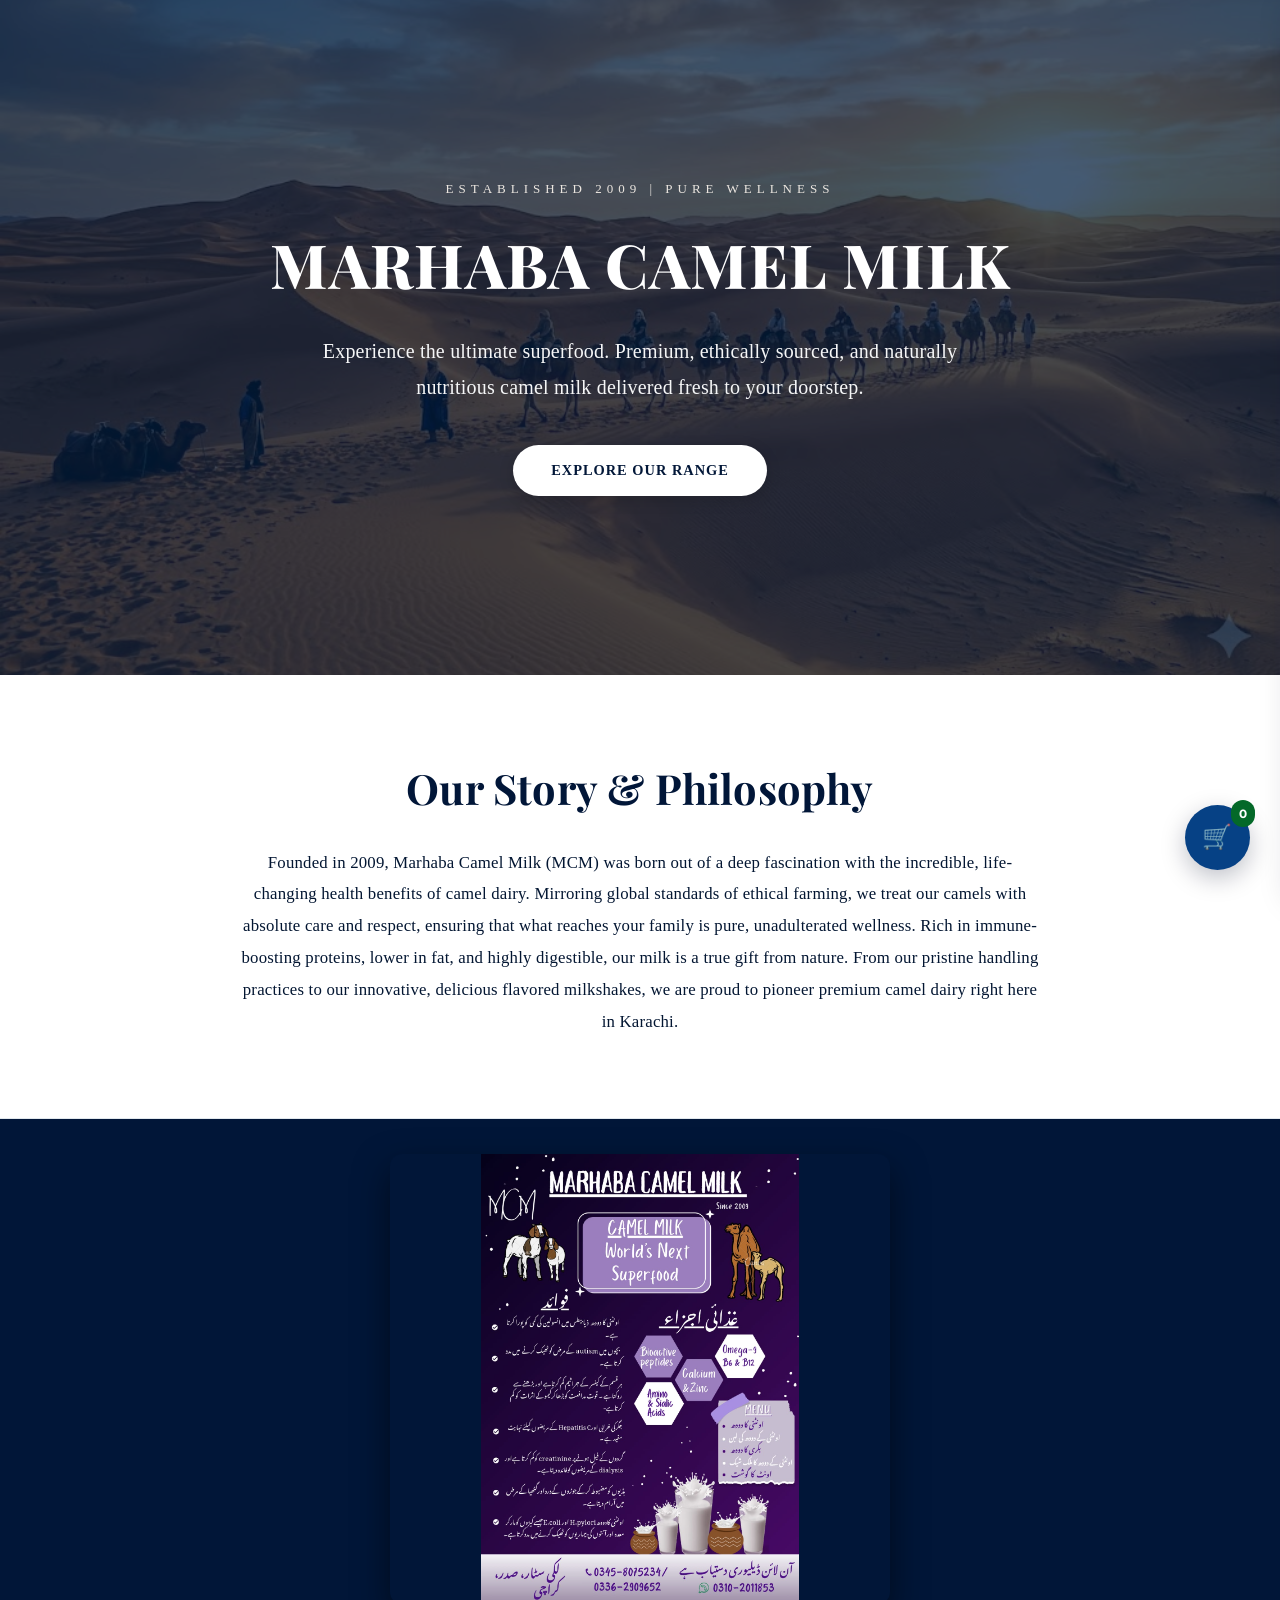
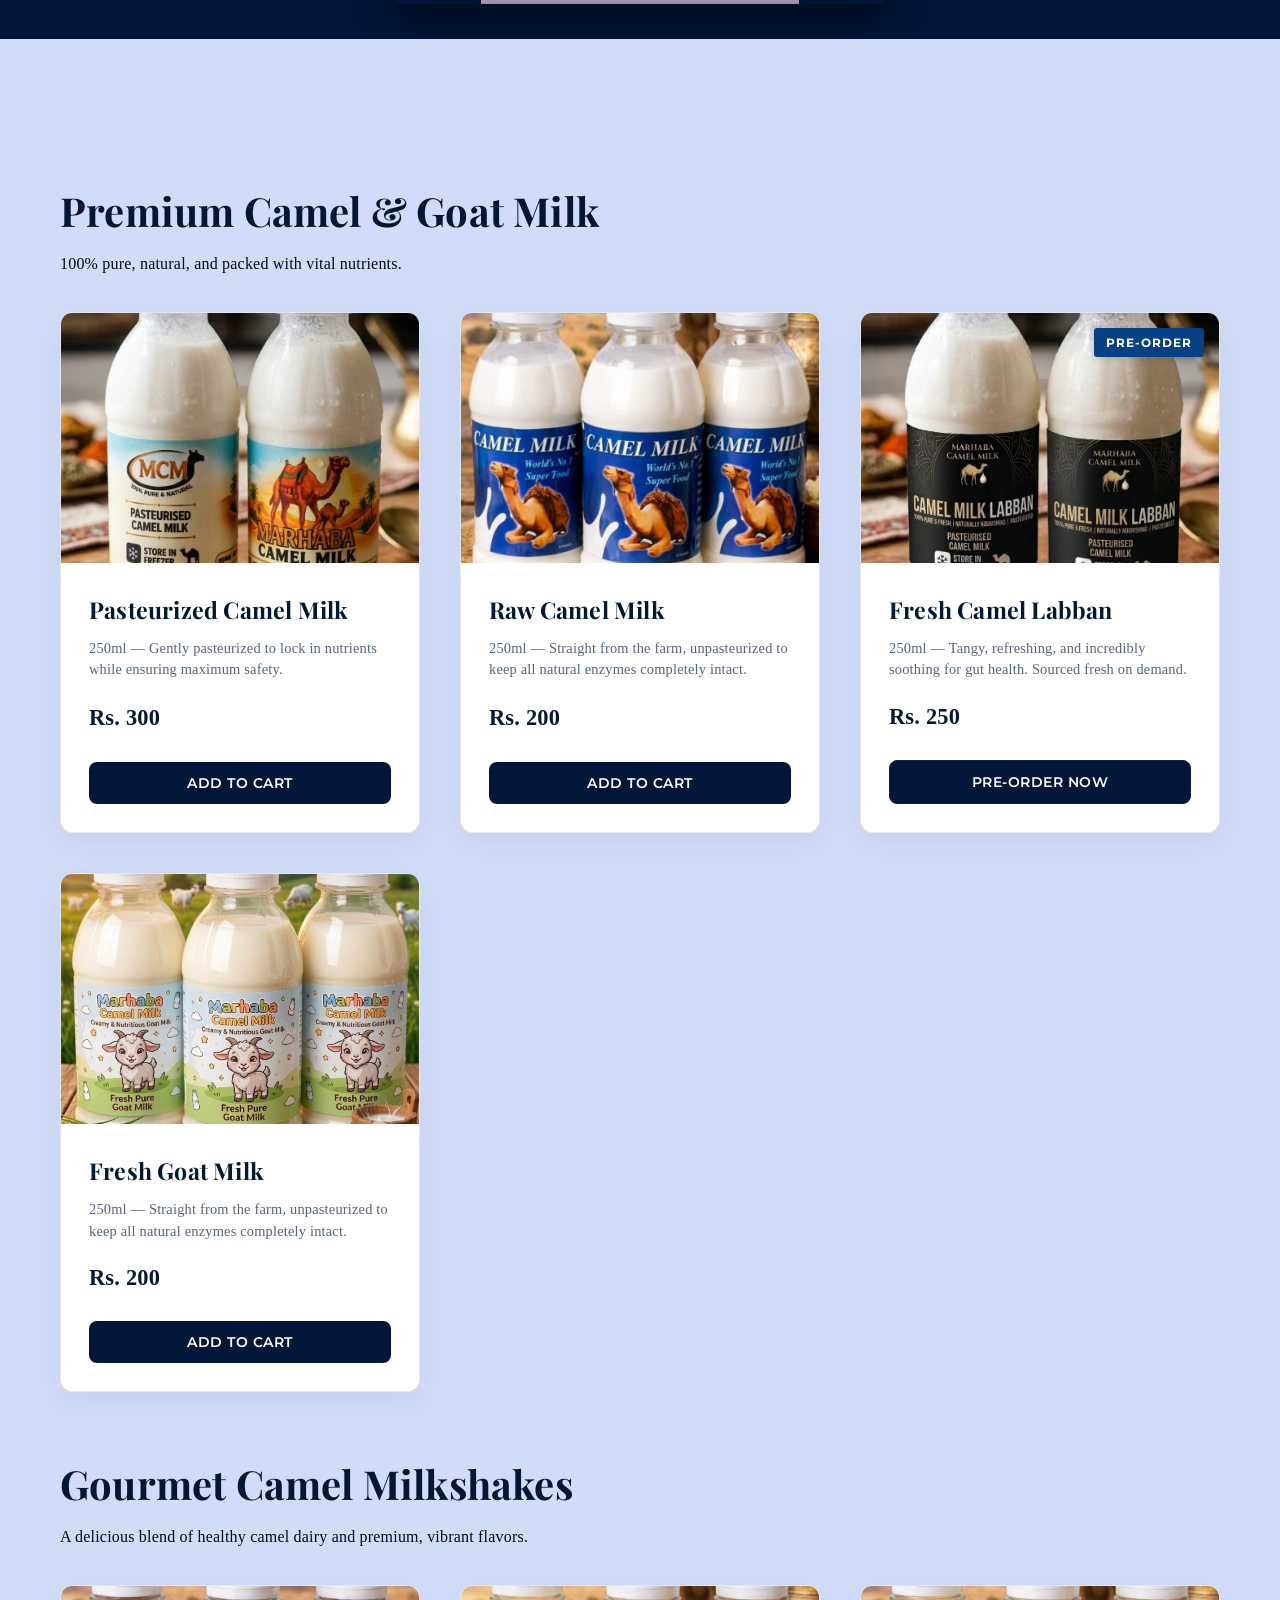
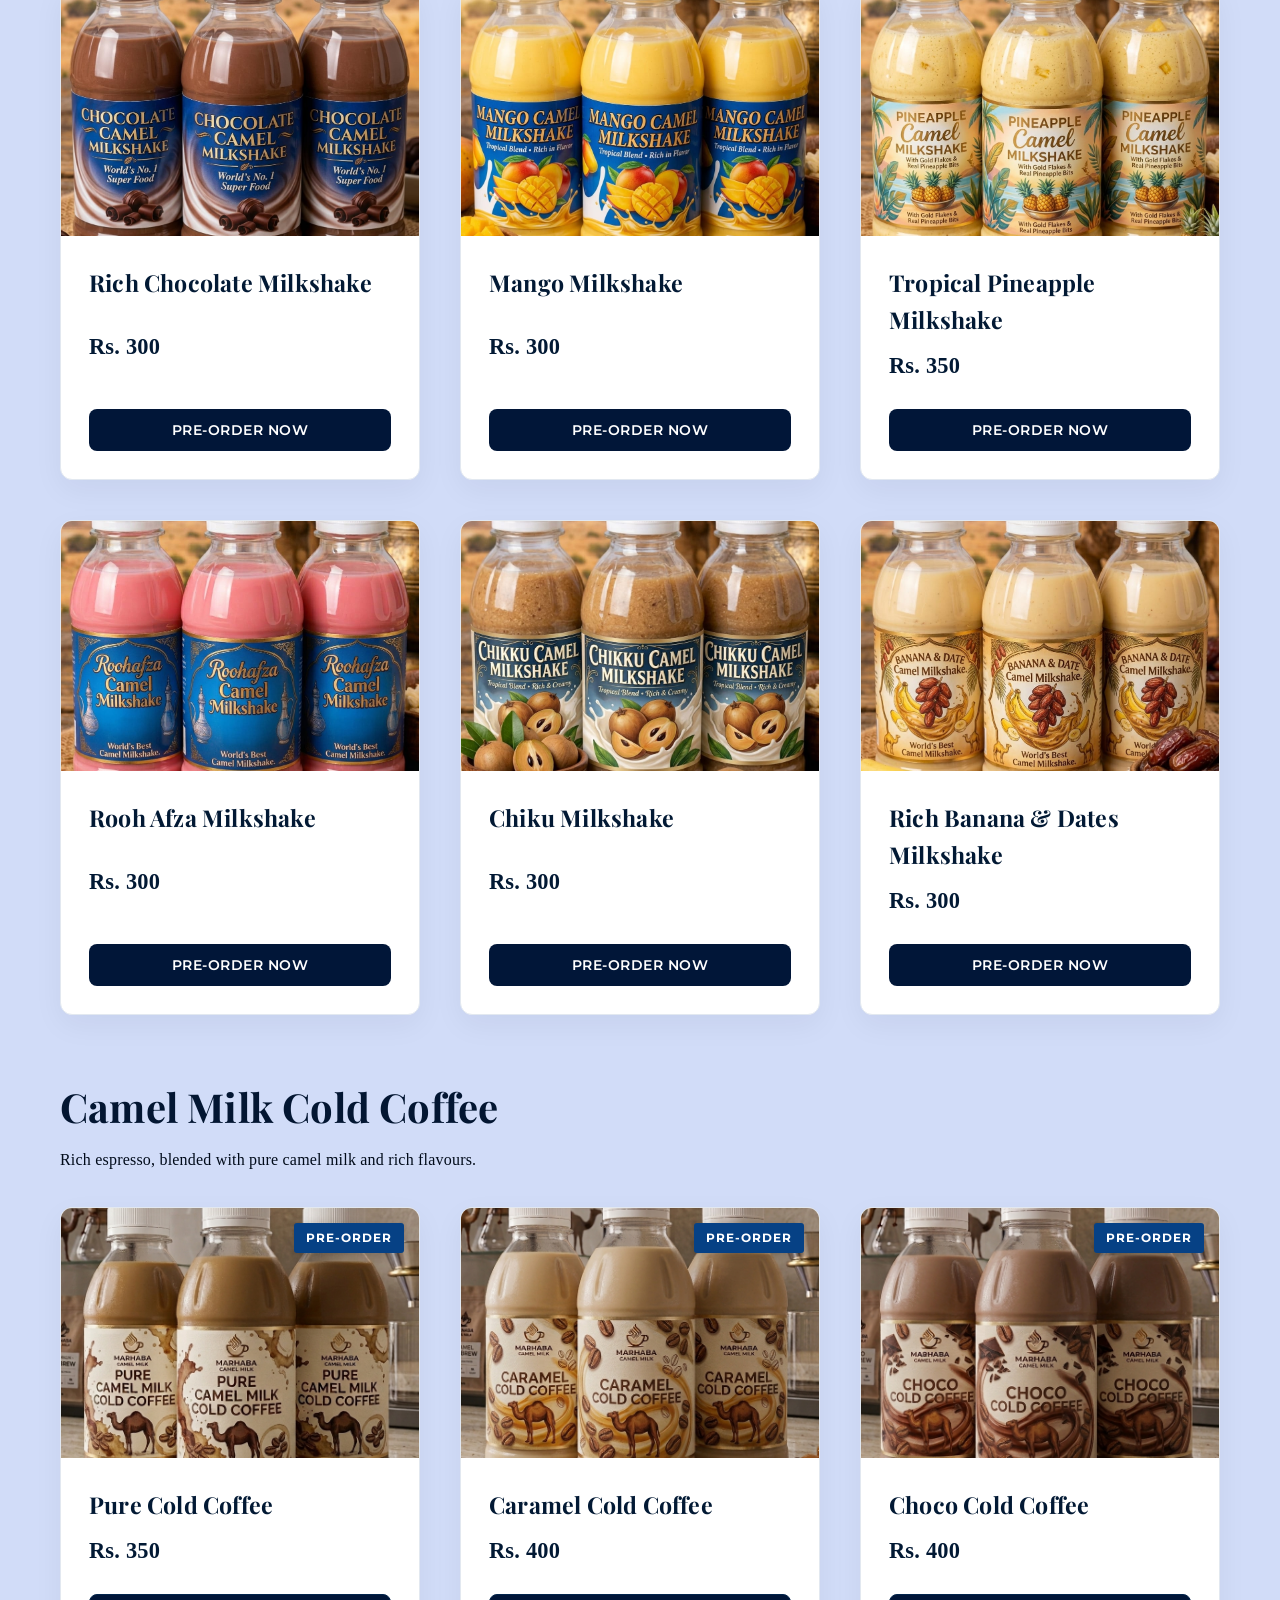
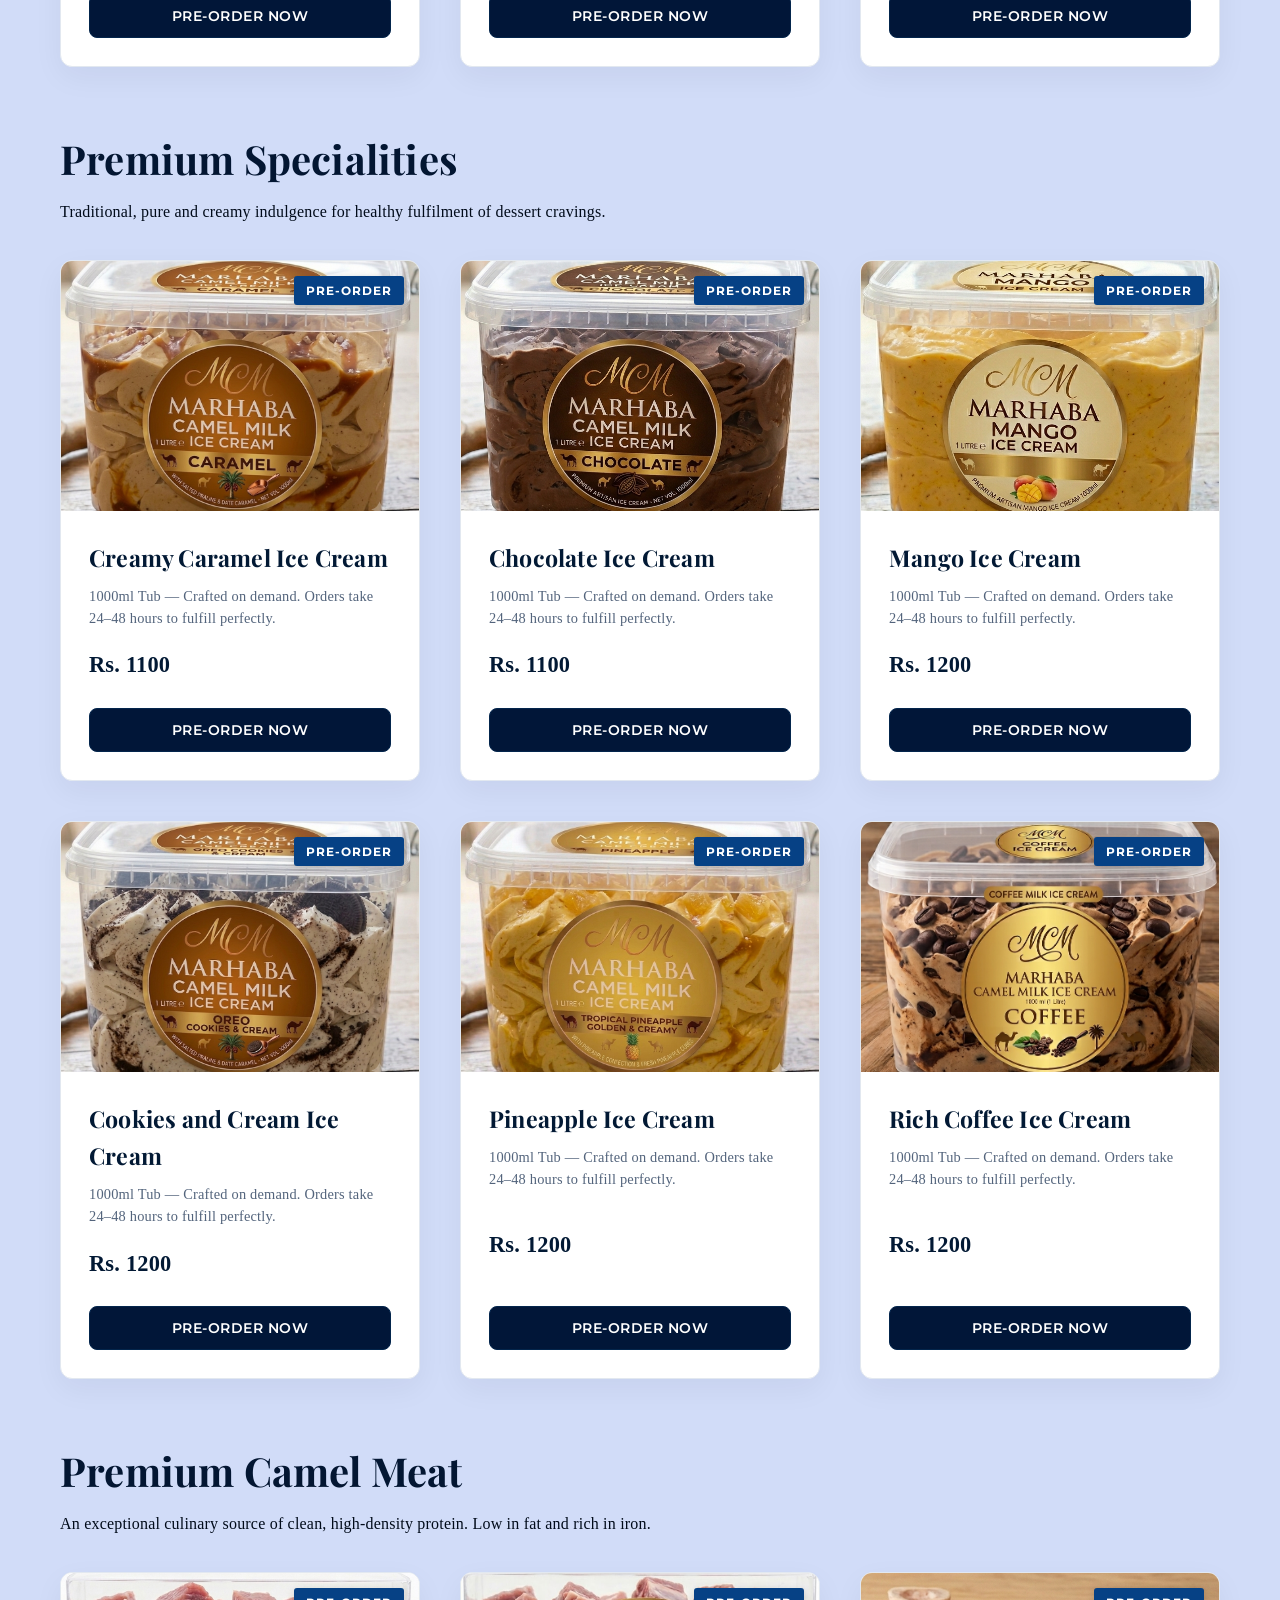
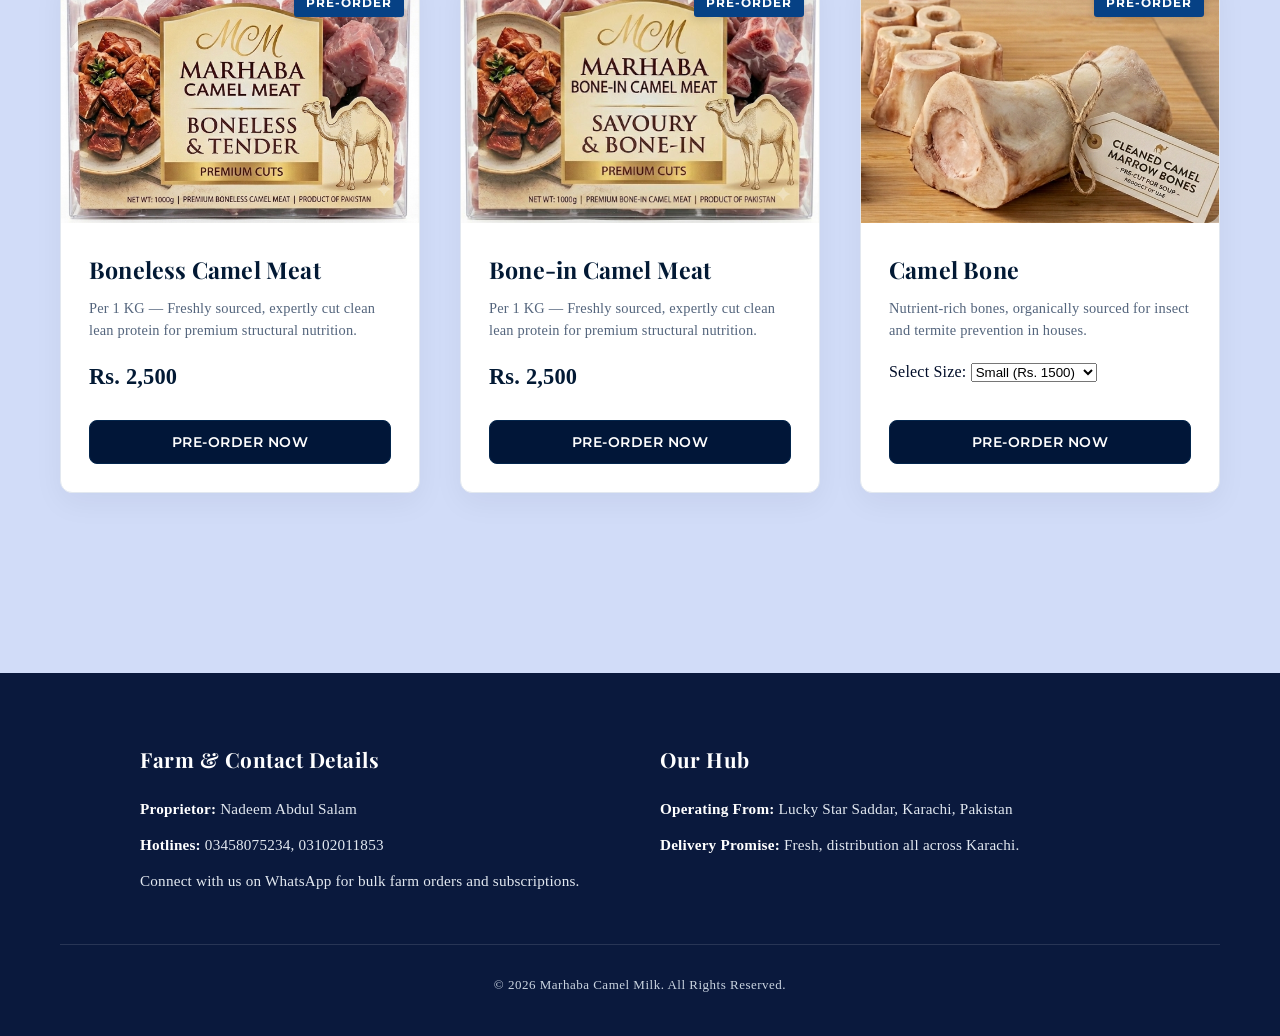
==== commit db08bc59: "Update index.html" ====
--- a/index.html
+++ b/index.html
@@ -176,8 +176,8 @@
                     <div class="card-content">
                         <h3>Fresh Goat Milk</h3>
                         <p class="meta">250ml — Straight from the farm, unpasteurized to keep all natural enzymes completely intact.</p>
-                        <p class="price">Rs. 150</p>
-                        <button class="add-to-cart-btn" onclick="addToCart('Fresh Goat Milk', 150)">
+                        <p class="price">Rs. 200</p>
+                        <button class="add-to-cart-btn" onclick="addToCart('Fresh Goat Milk', 200)">
                             Add to Cart
                         </button>
                     </div>
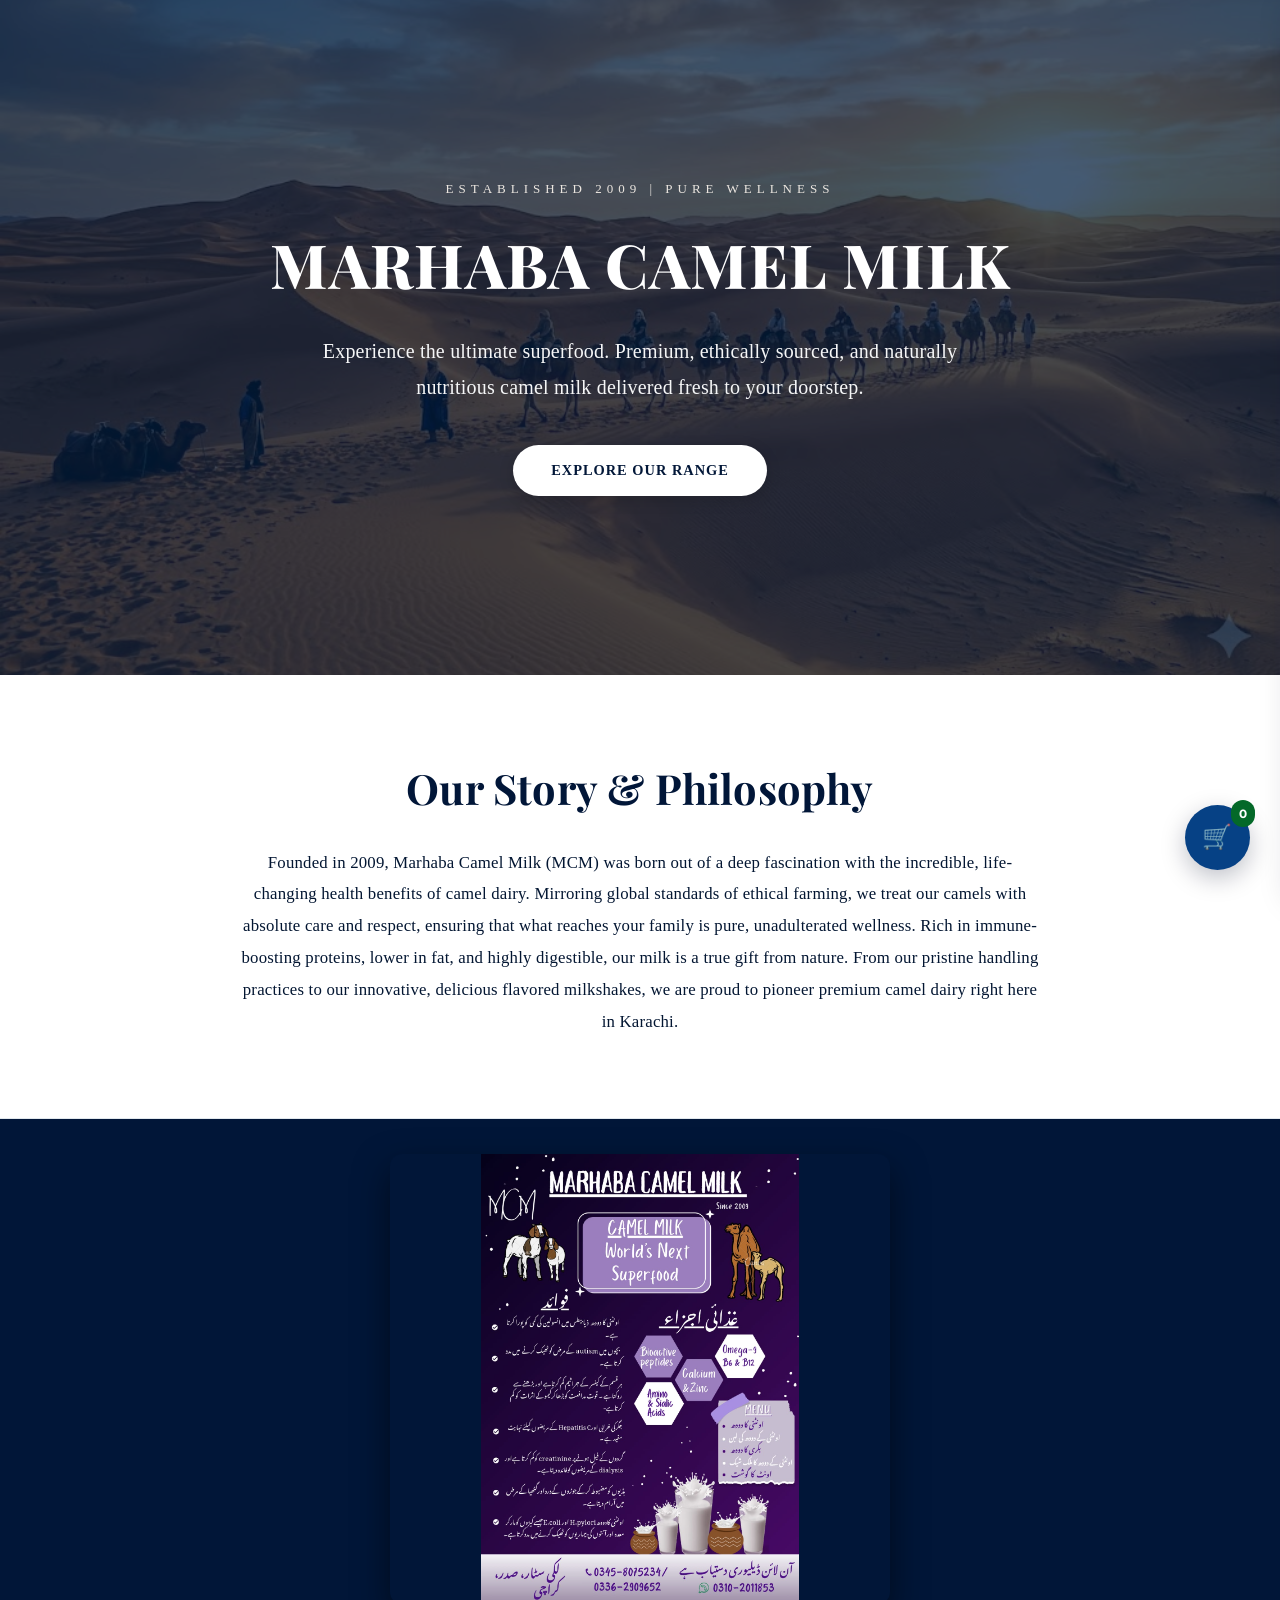
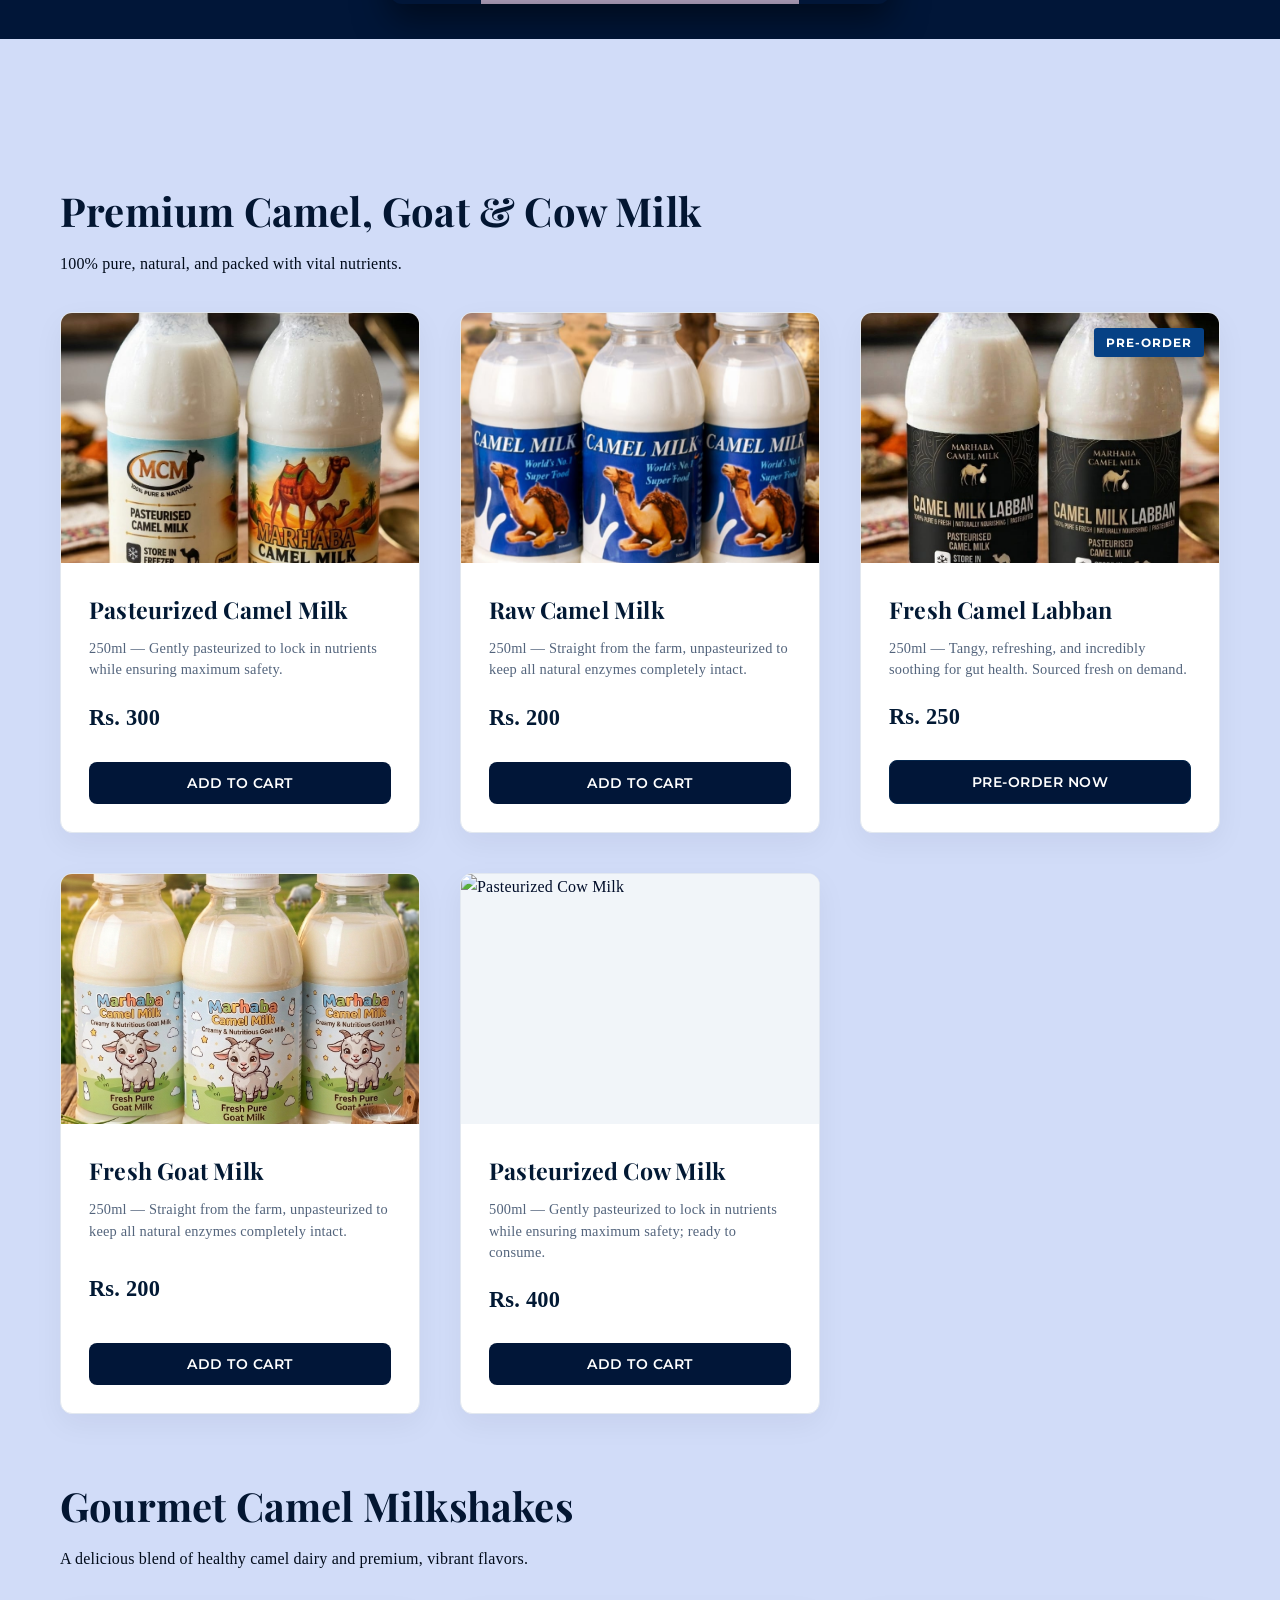
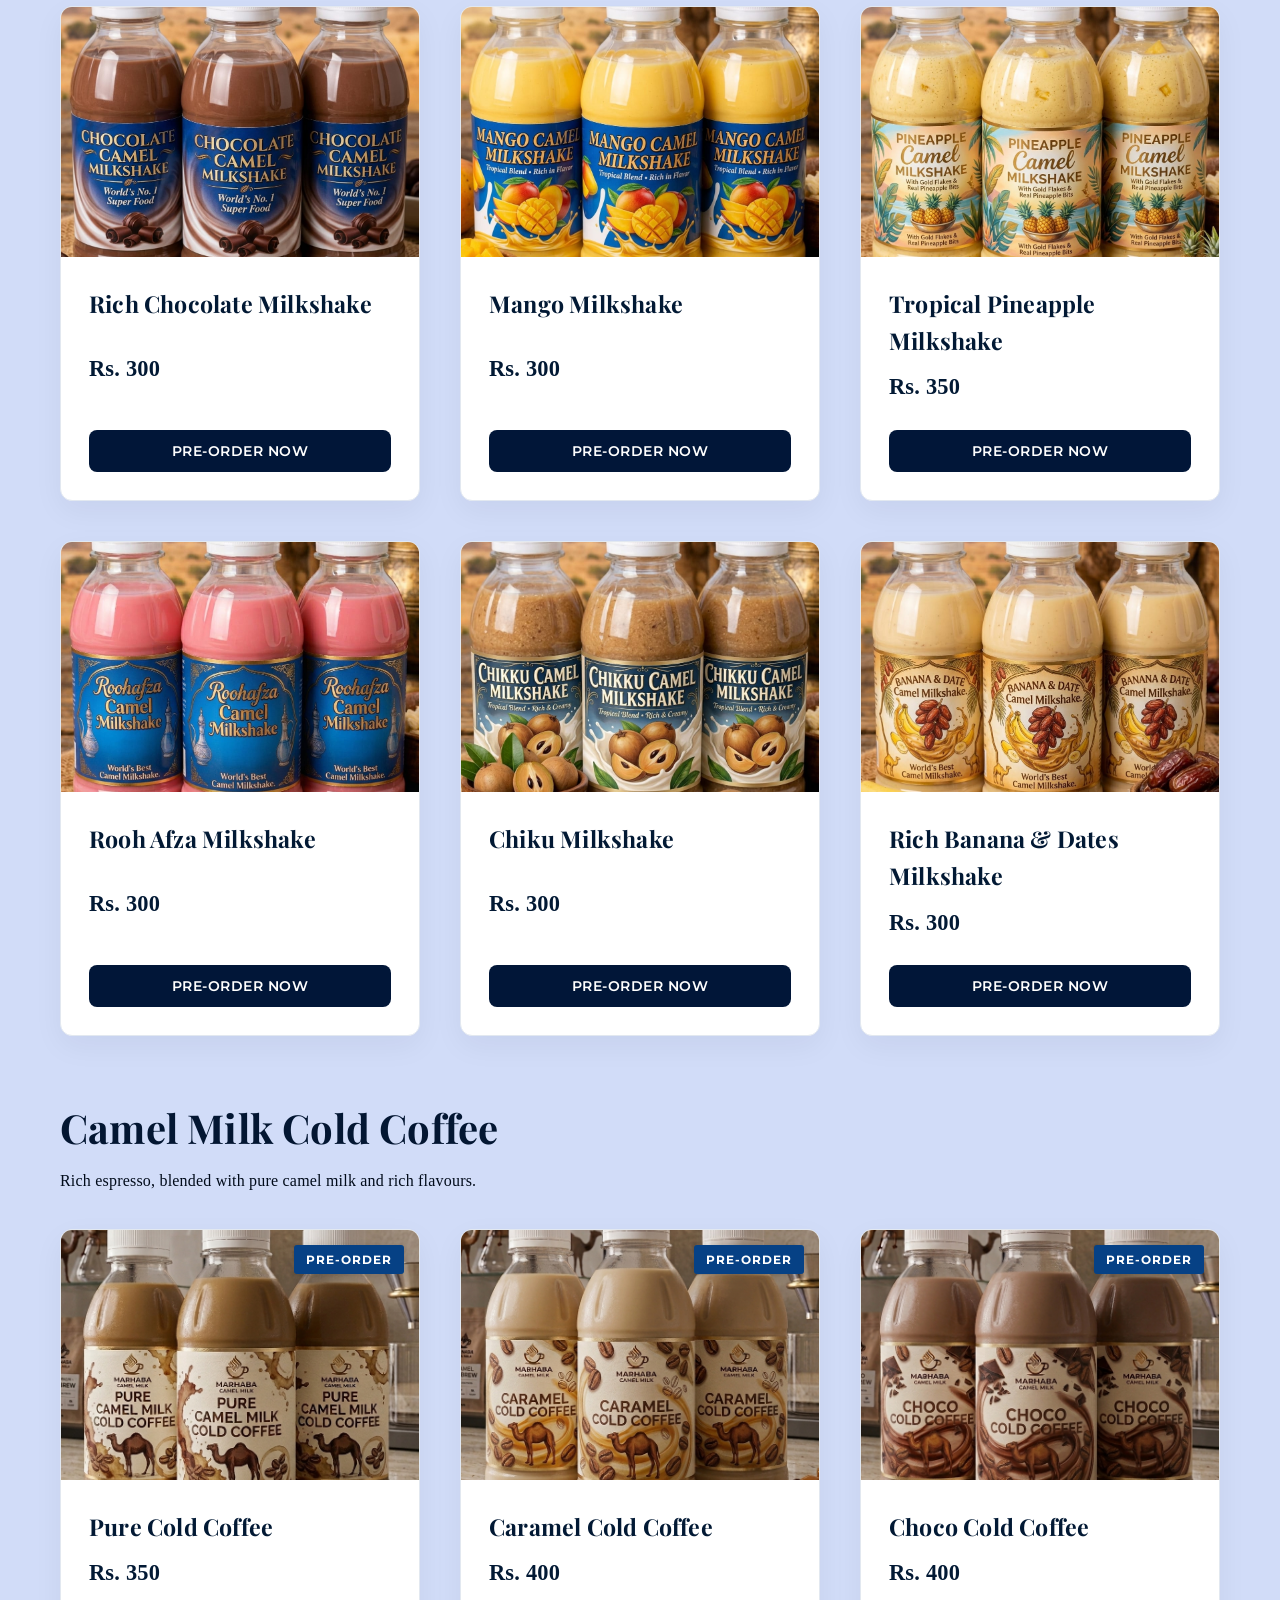
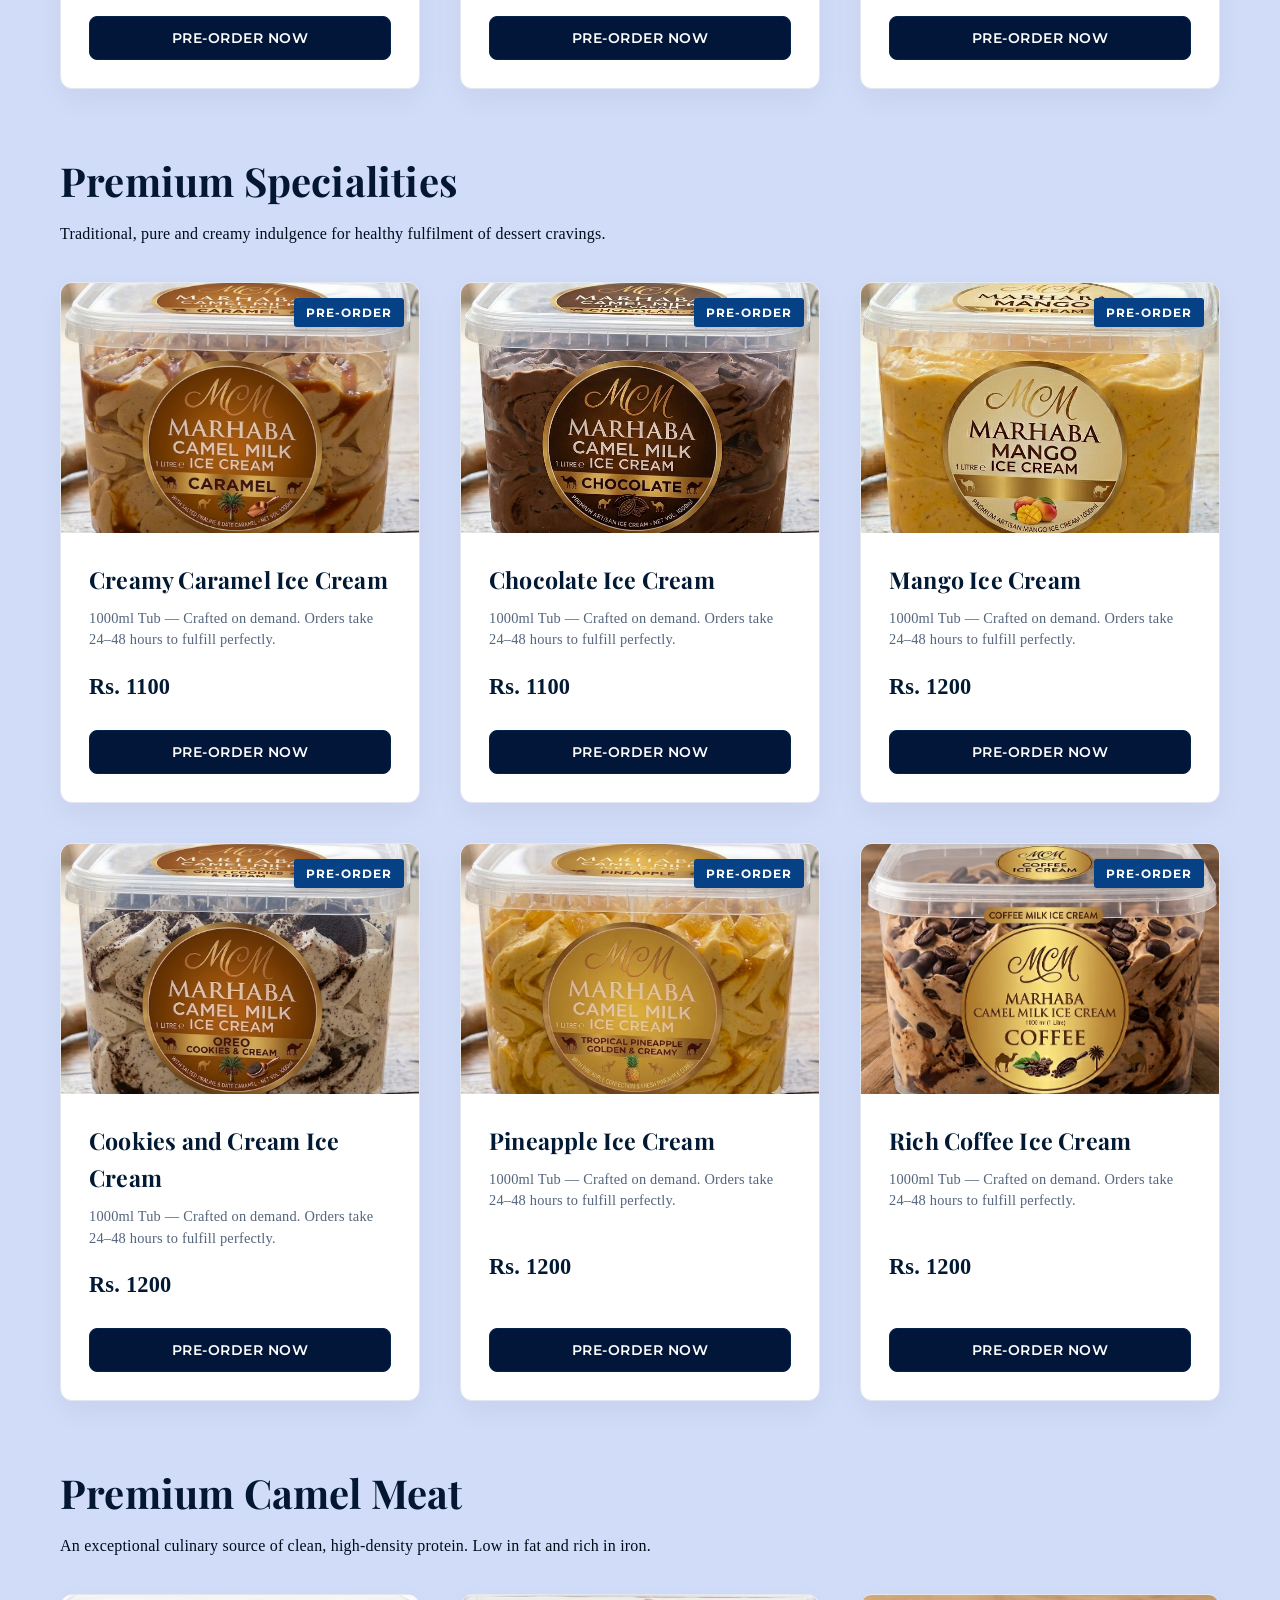
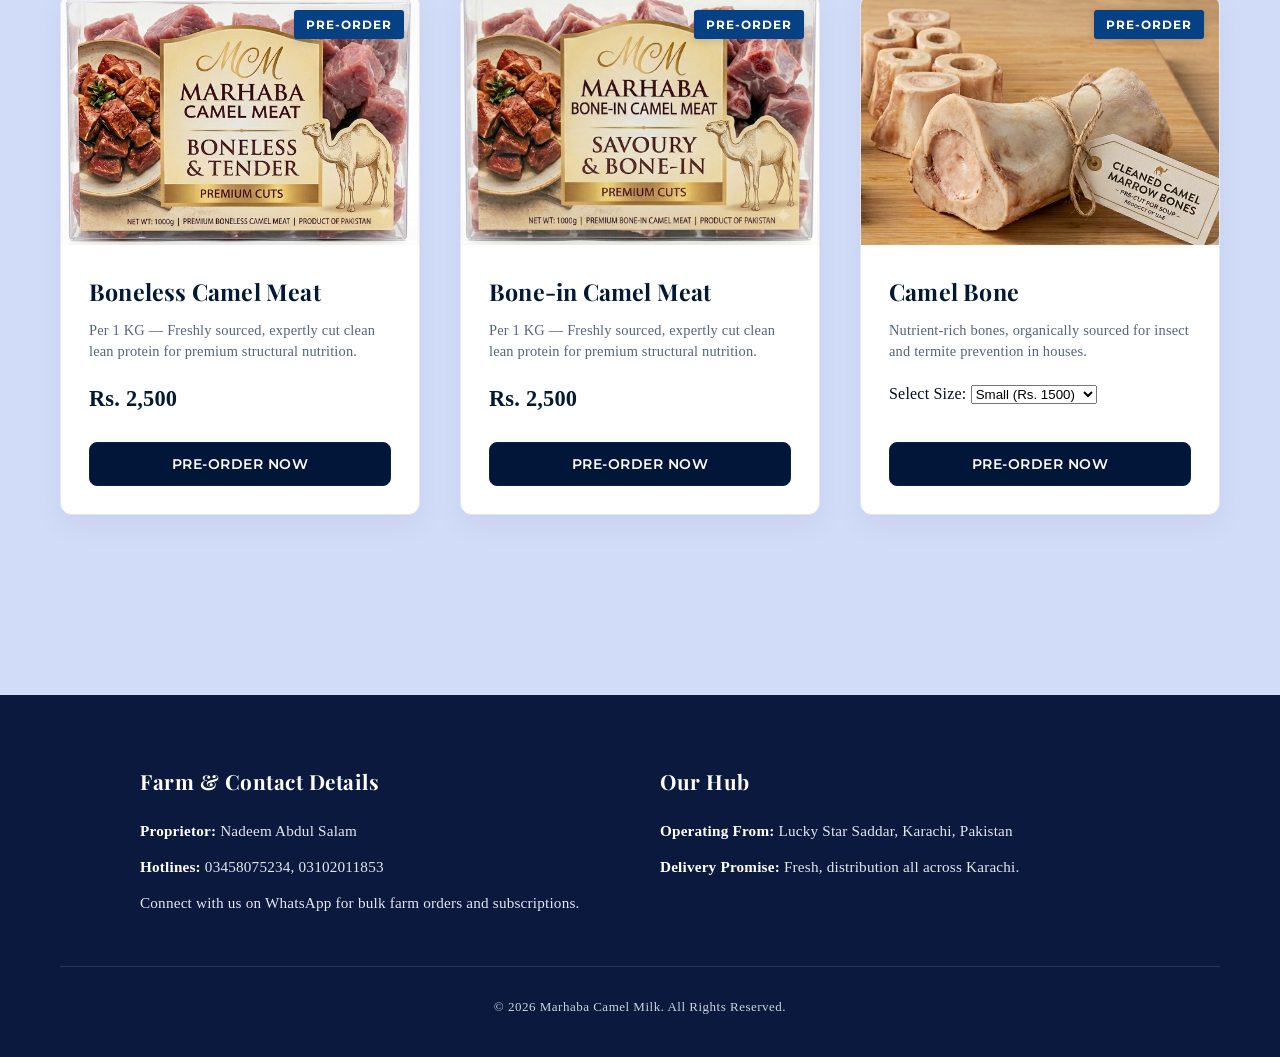
==== commit 191a5aa0: "Update index.html" ====
--- a/index.html
+++ b/index.html
@@ -117,7 +117,7 @@
         
                 <!-- Category 1: Pure Milk -->
          <section class="category-section">
-            <h2 class="category-title">Premium Camel & Goat Milk</h2>
+            <h2 class="category-title">Premium Camel, Goat & Cow Milk</h2>
             <p class="category-subtitle">100% pure, natural, and packed with vital nutrients.</p>
             
             <div class="products-grid">
@@ -178,6 +178,20 @@
                         <p class="meta">250ml — Straight from the farm, unpasteurized to keep all natural enzymes completely intact.</p>
                         <p class="price">Rs. 200</p>
                         <button class="add-to-cart-btn" onclick="addToCart('Fresh Goat Milk', 200)">
+                            Add to Cart
+                        </button>
+                    </div>
+                </div>
+
+                <div class="card">
+                    <div class="card-img-container">
+                        <img src="cowmilk.png" alt="Pasteurized Cow Milk" class="product-img">
+                    </div>
+                    <div class="card-content">
+                        <h3>Pasteurized Cow Milk</h3>
+                        <p class="meta">500ml — Gently pasteurized to lock in nutrients while ensuring maximum safety; ready to consume.</p>
+                        <p class="price">Rs. 400</p>
+                        <button class="add-to-cart-btn" onclick="addToCart('Pasteurized Cow Milk', 400)">
                             Add to Cart
                         </button>
                     </div>
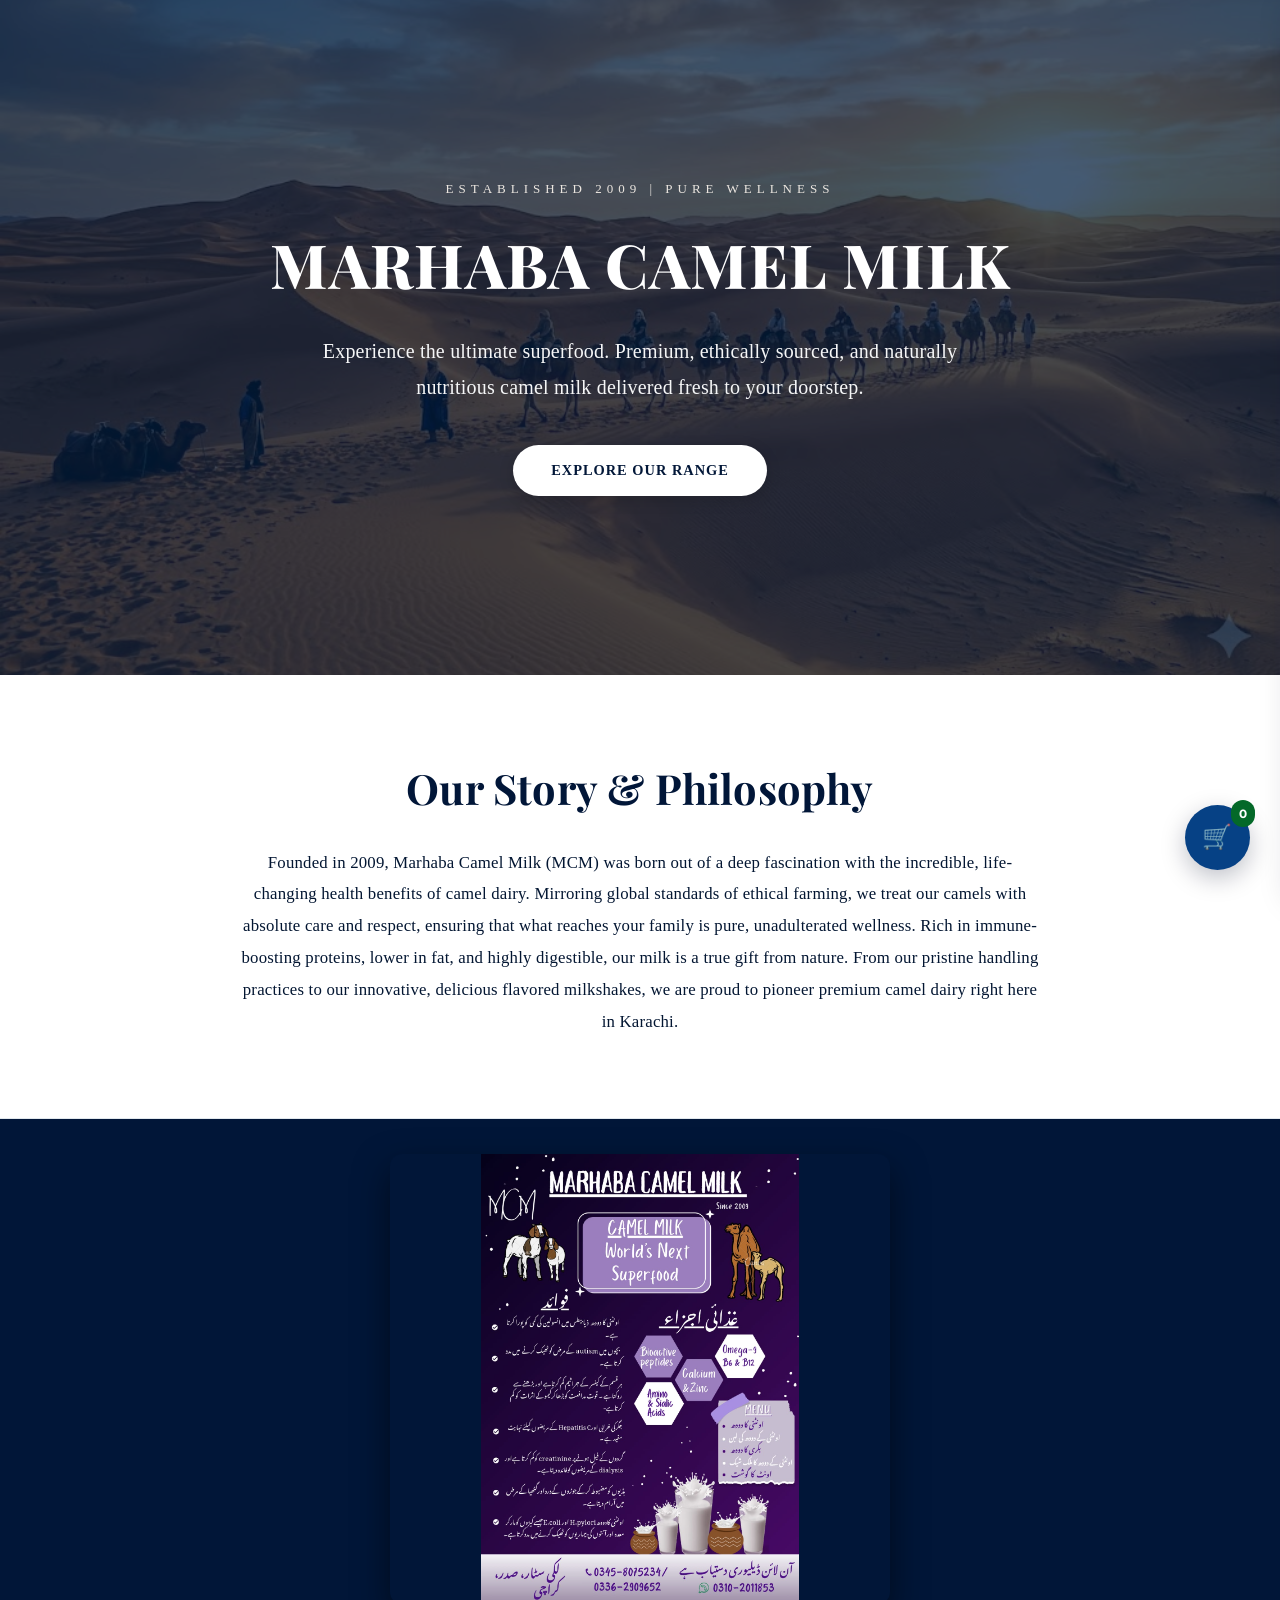
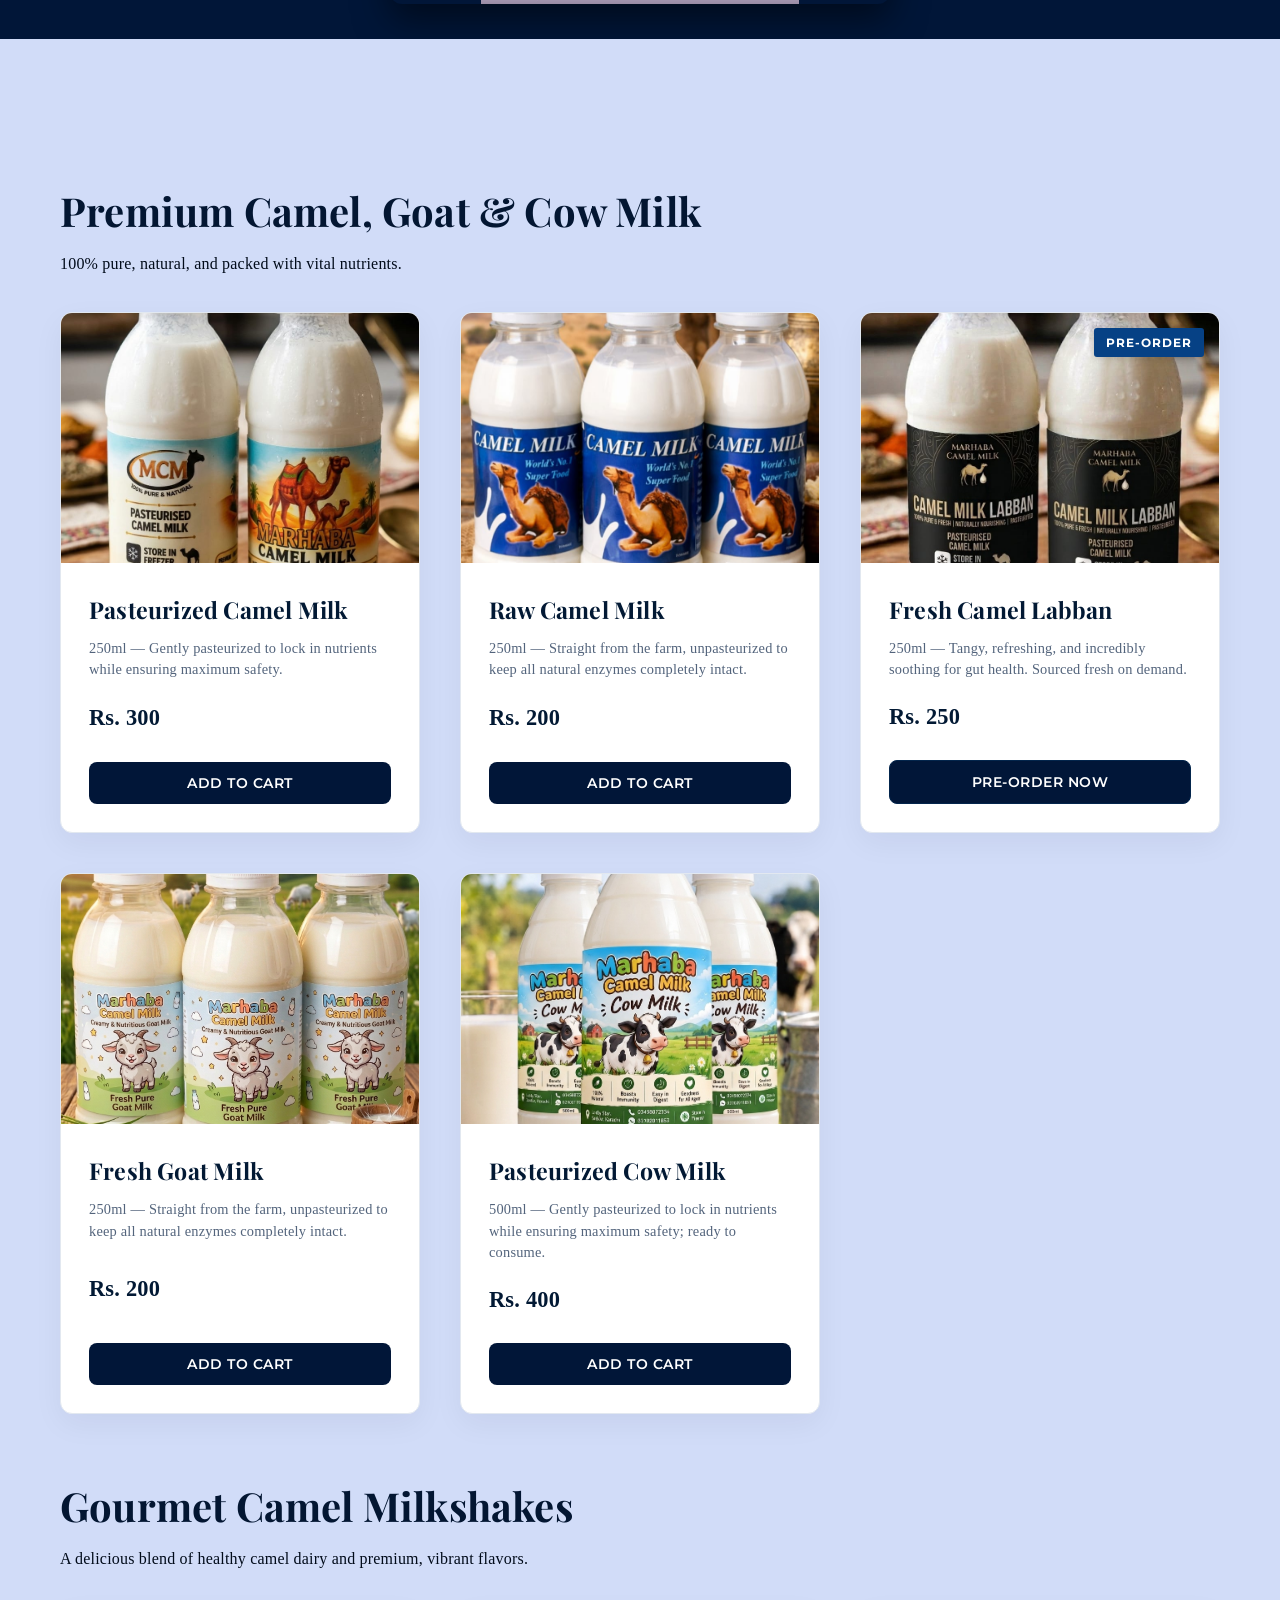
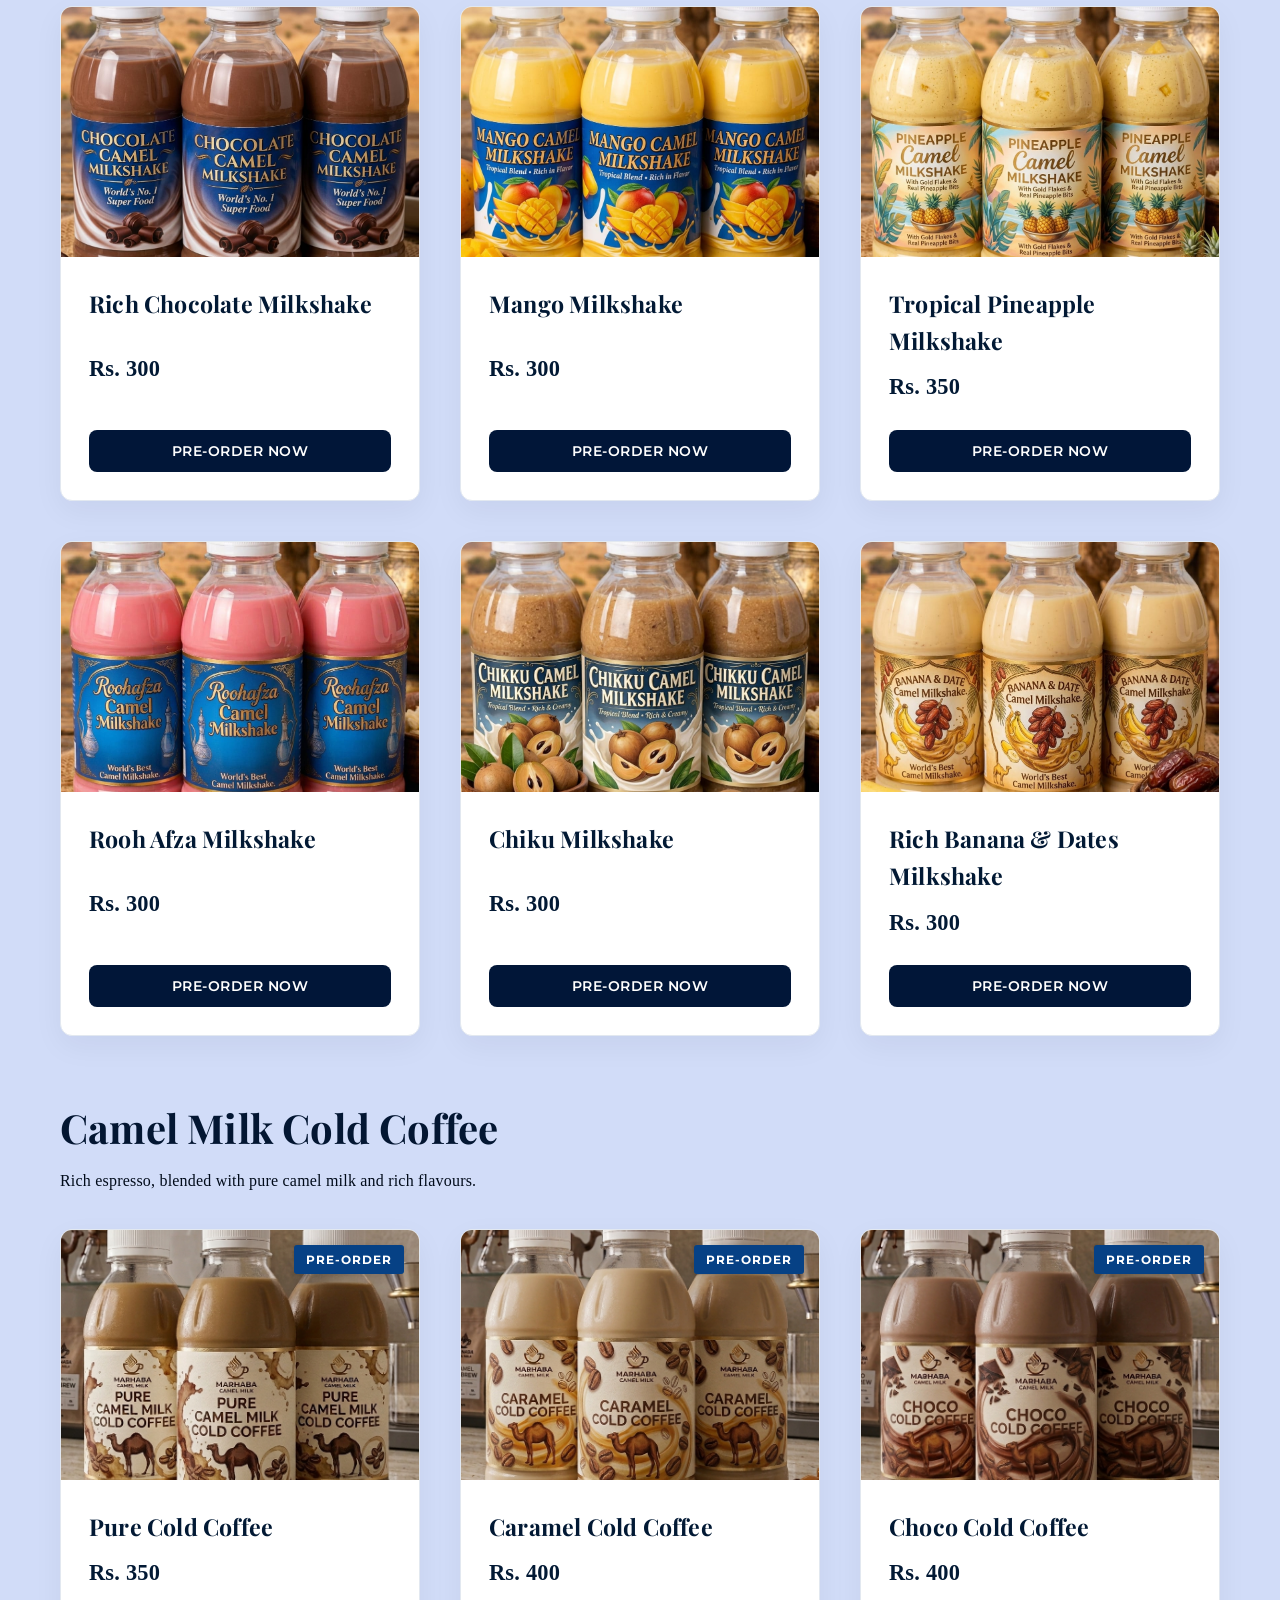
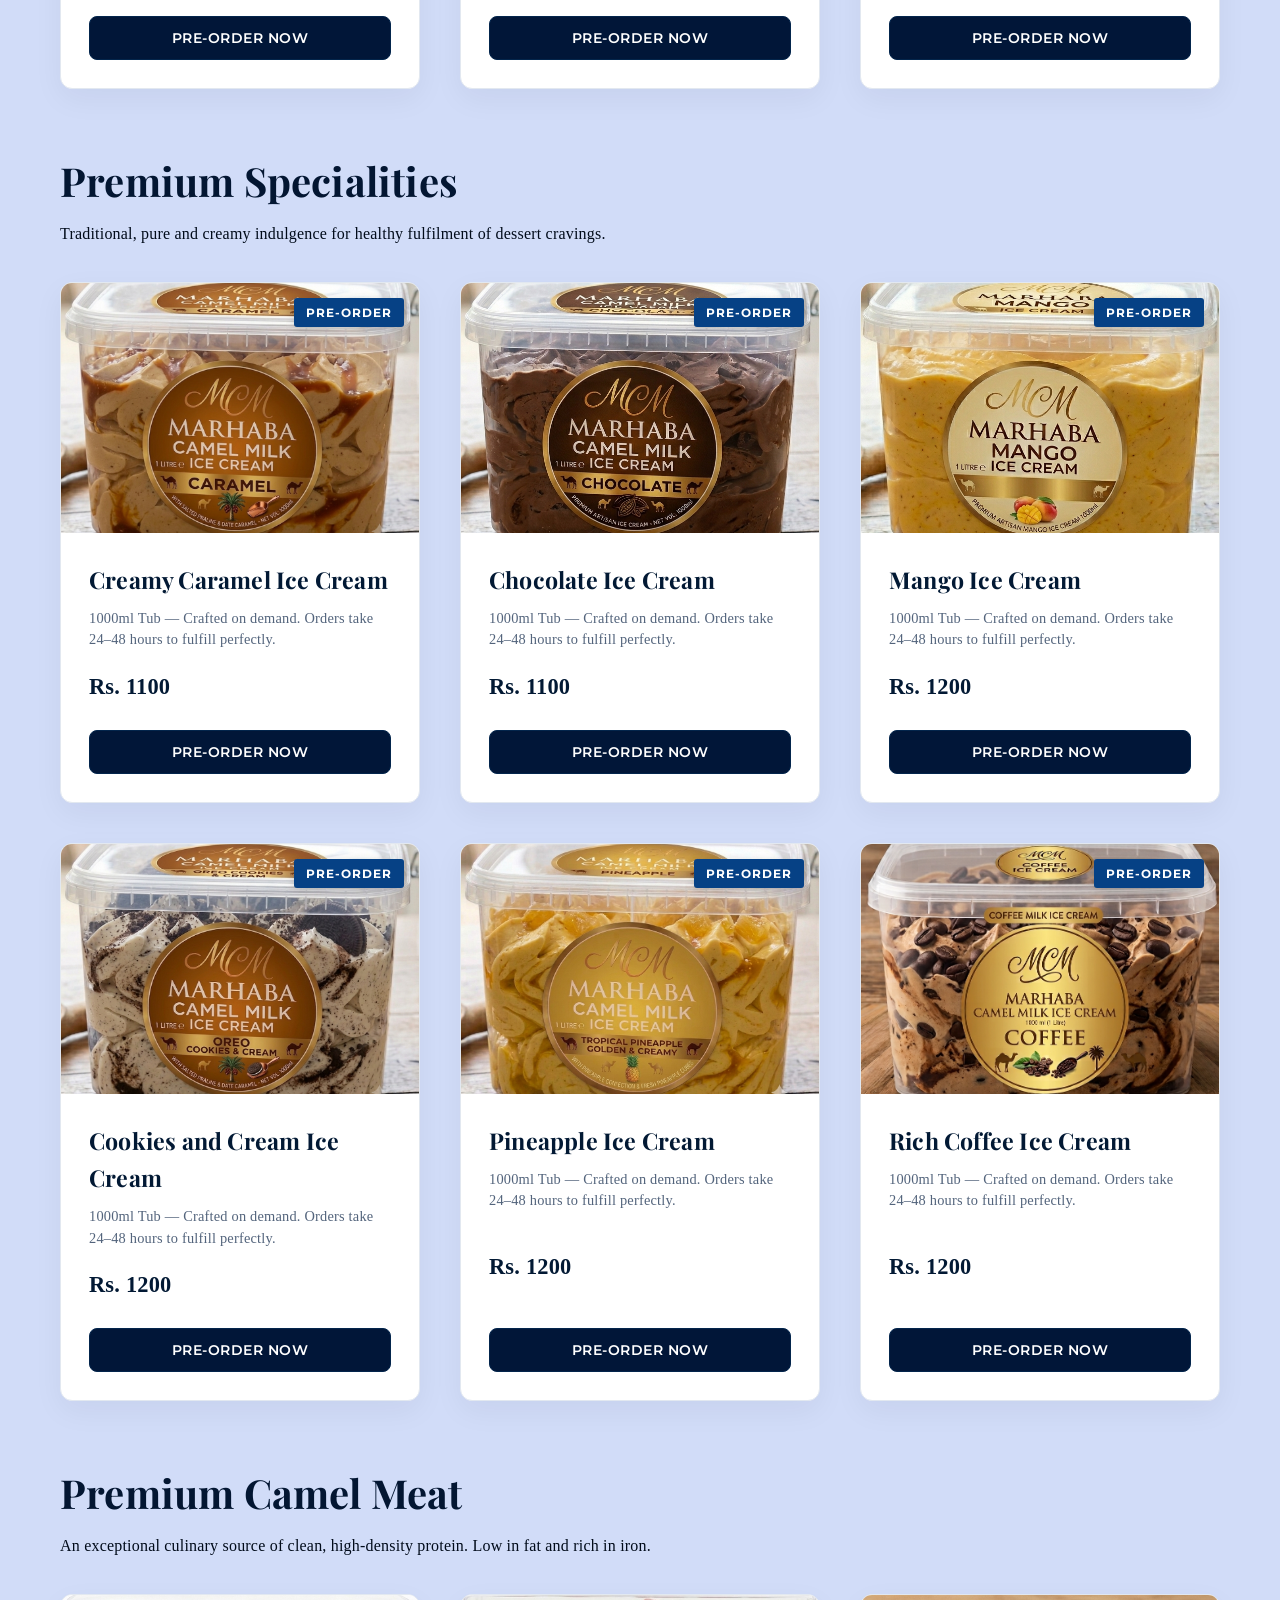
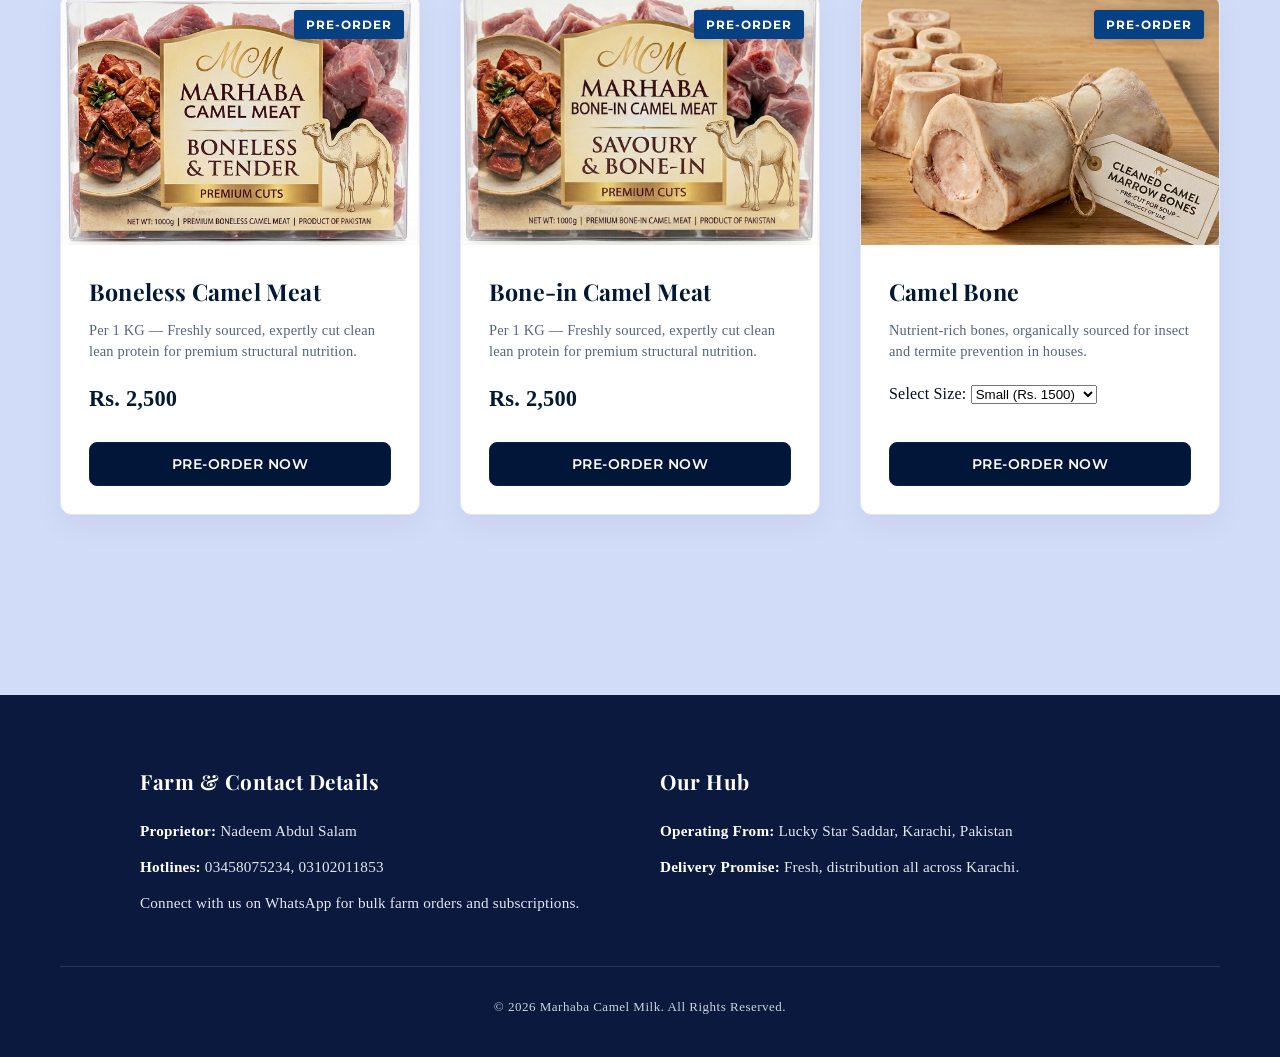
==== commit 5ce552f6: "Update index.html" ====
--- a/index.html
+++ b/index.html
@@ -185,7 +185,7 @@
 
                 <div class="card">
                     <div class="card-img-container">
-                        <img src="cowmilk.png" alt="Pasteurized Cow Milk" class="product-img">
+                        <img src="cowmilk.jpeg" alt="Pasteurized Cow Milk" class="product-img">
                     </div>
                     <div class="card-content">
                         <h3>Pasteurized Cow Milk</h3>
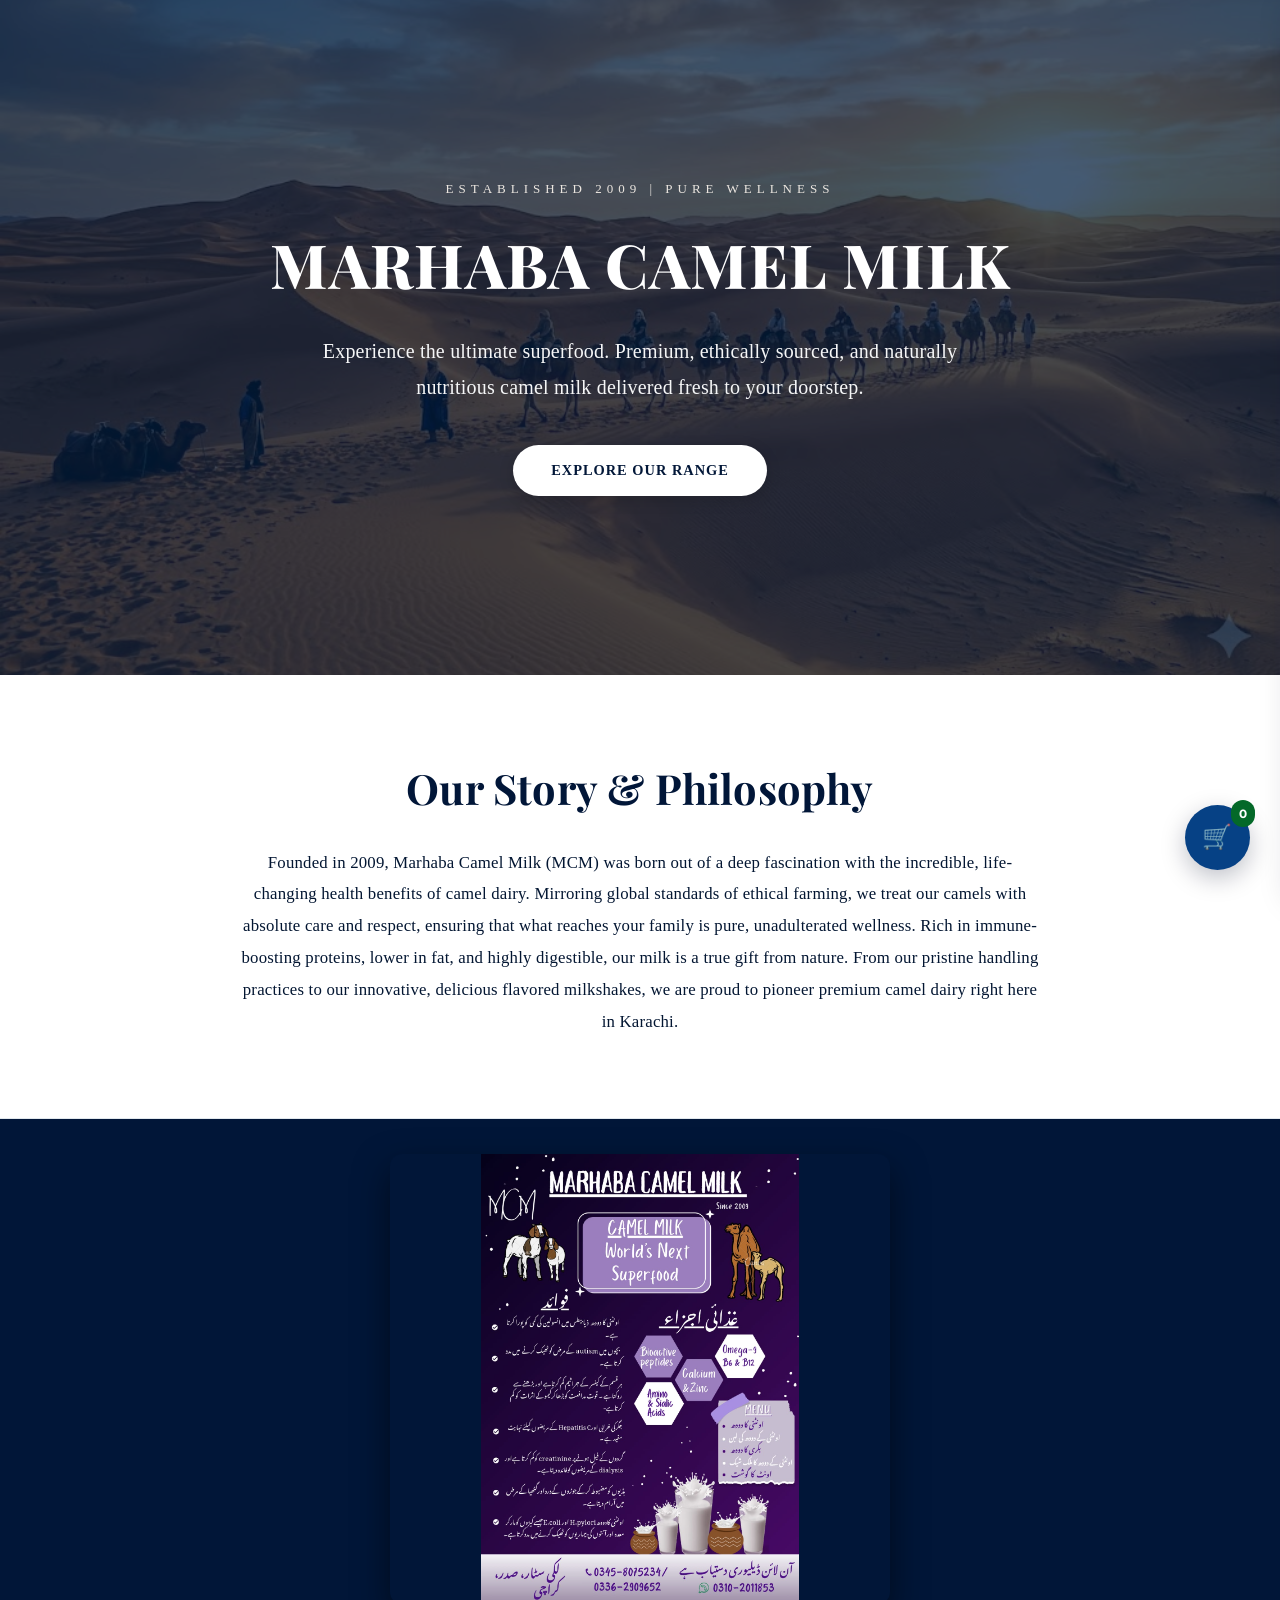
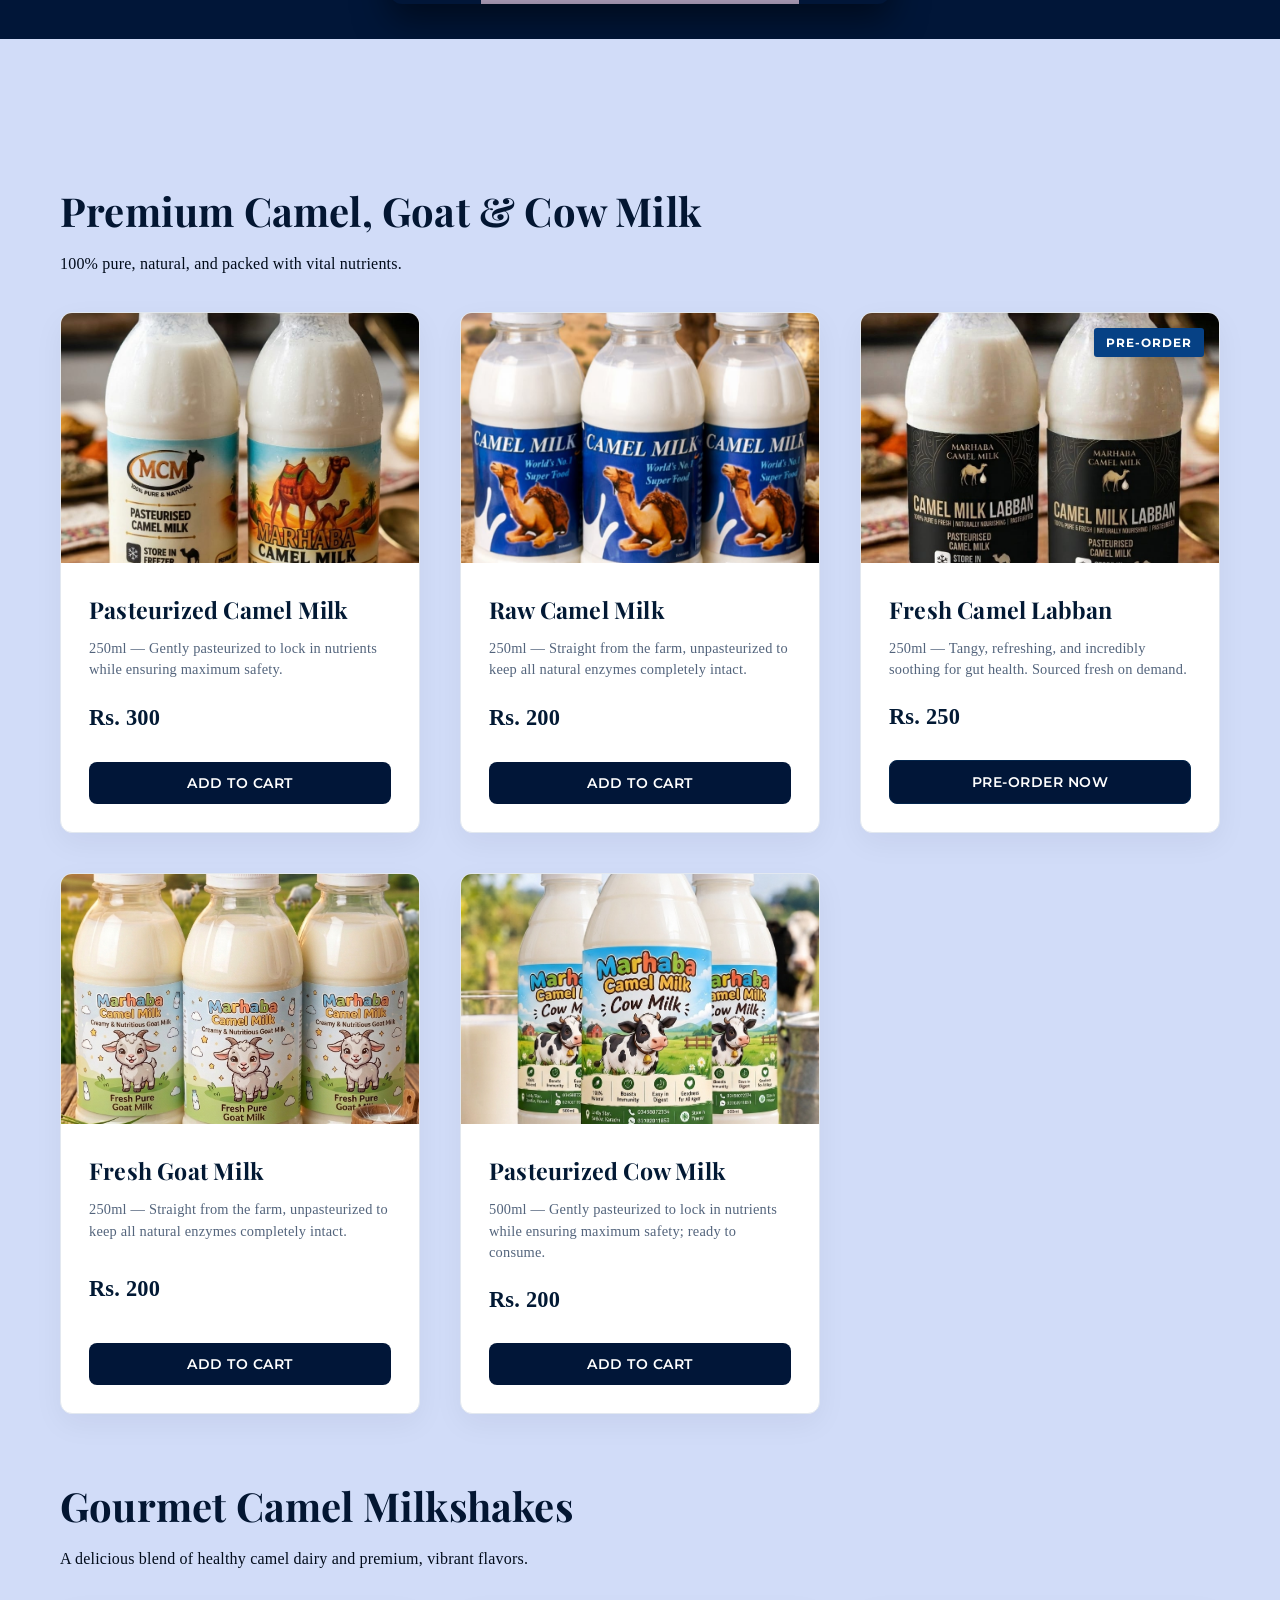
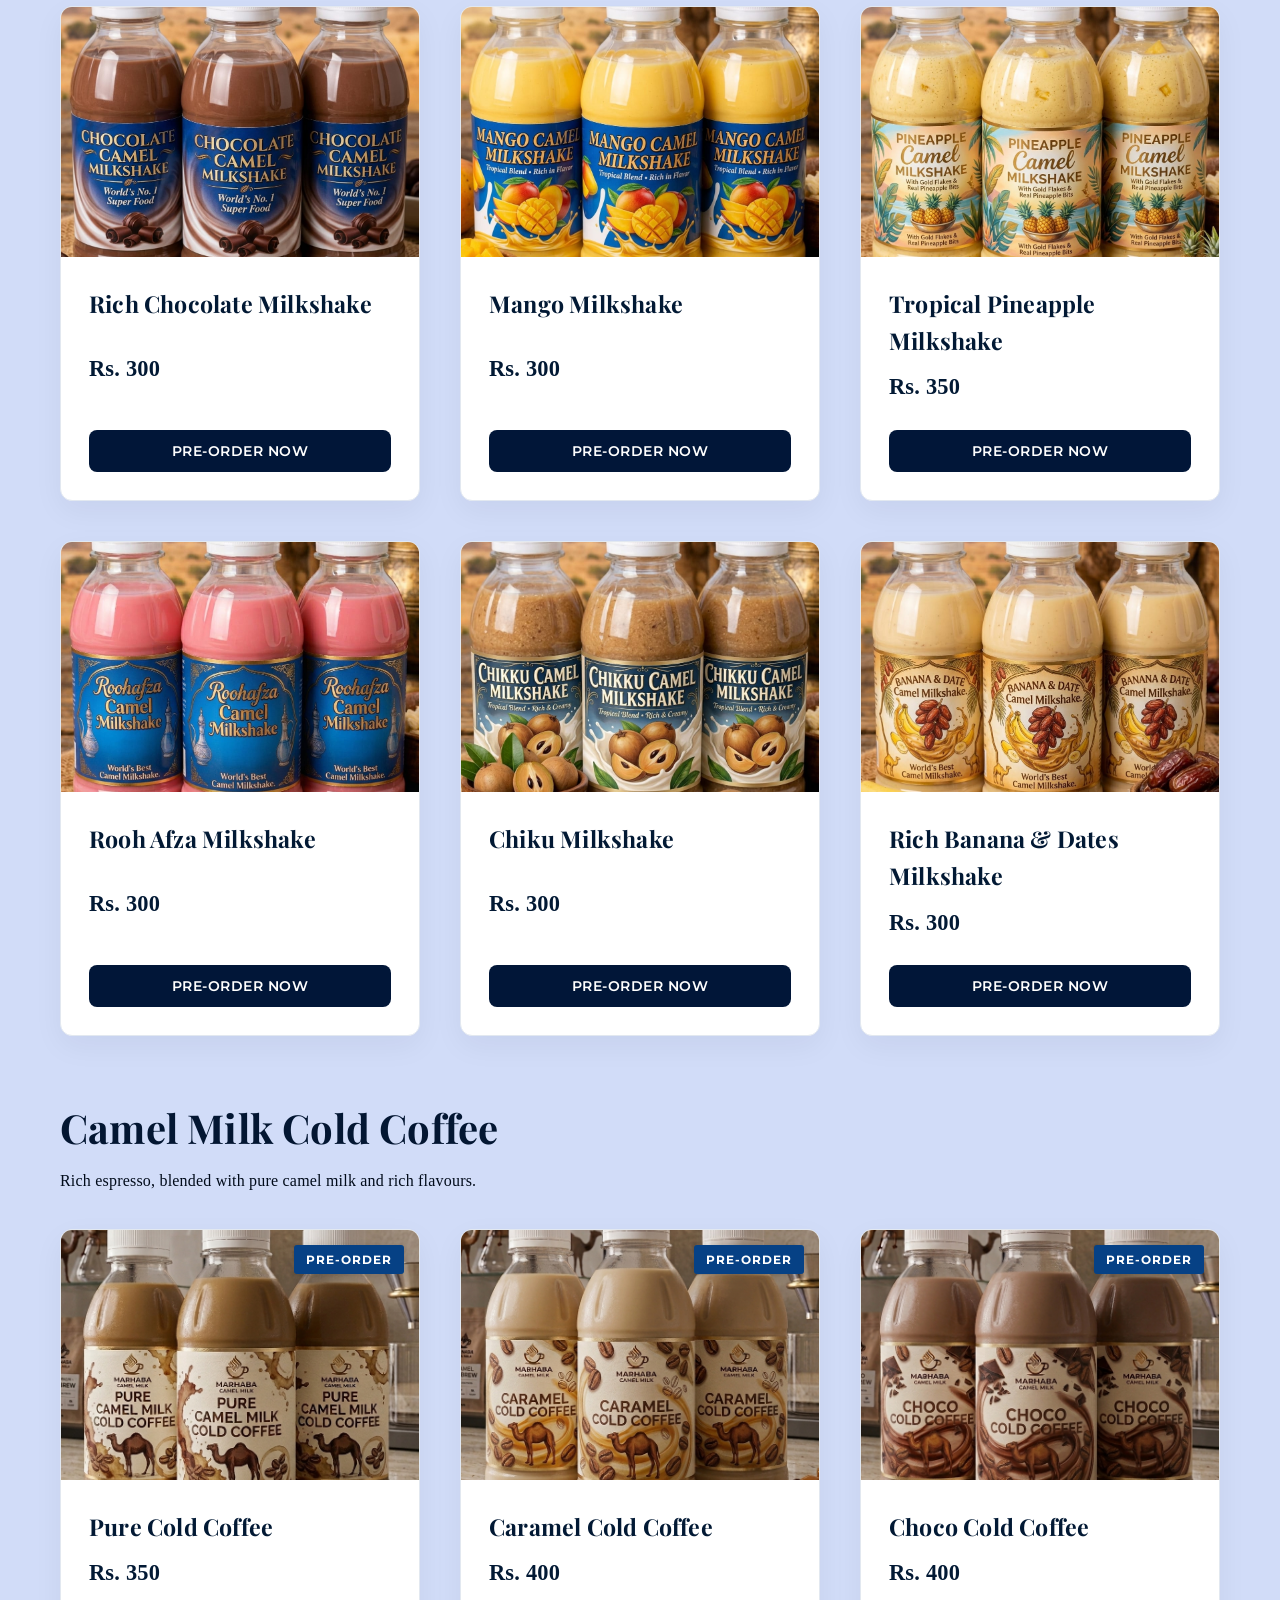
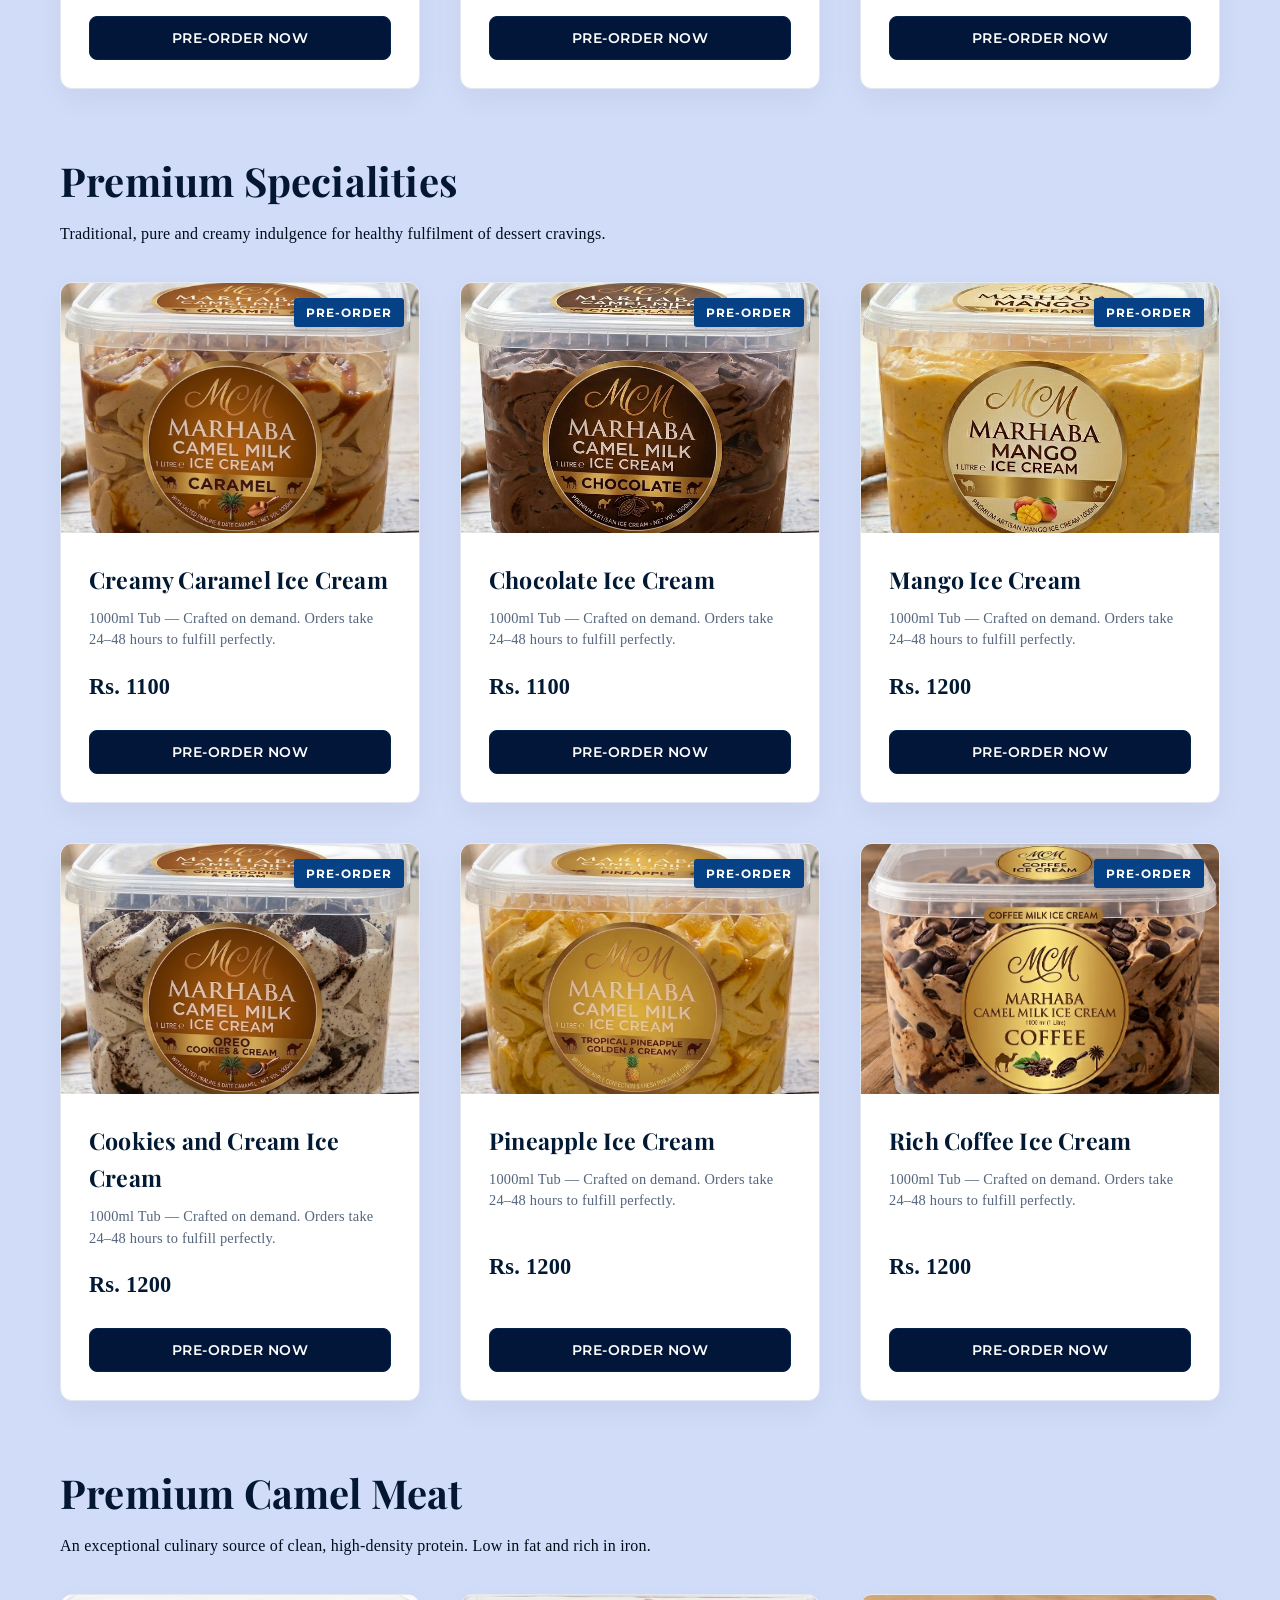
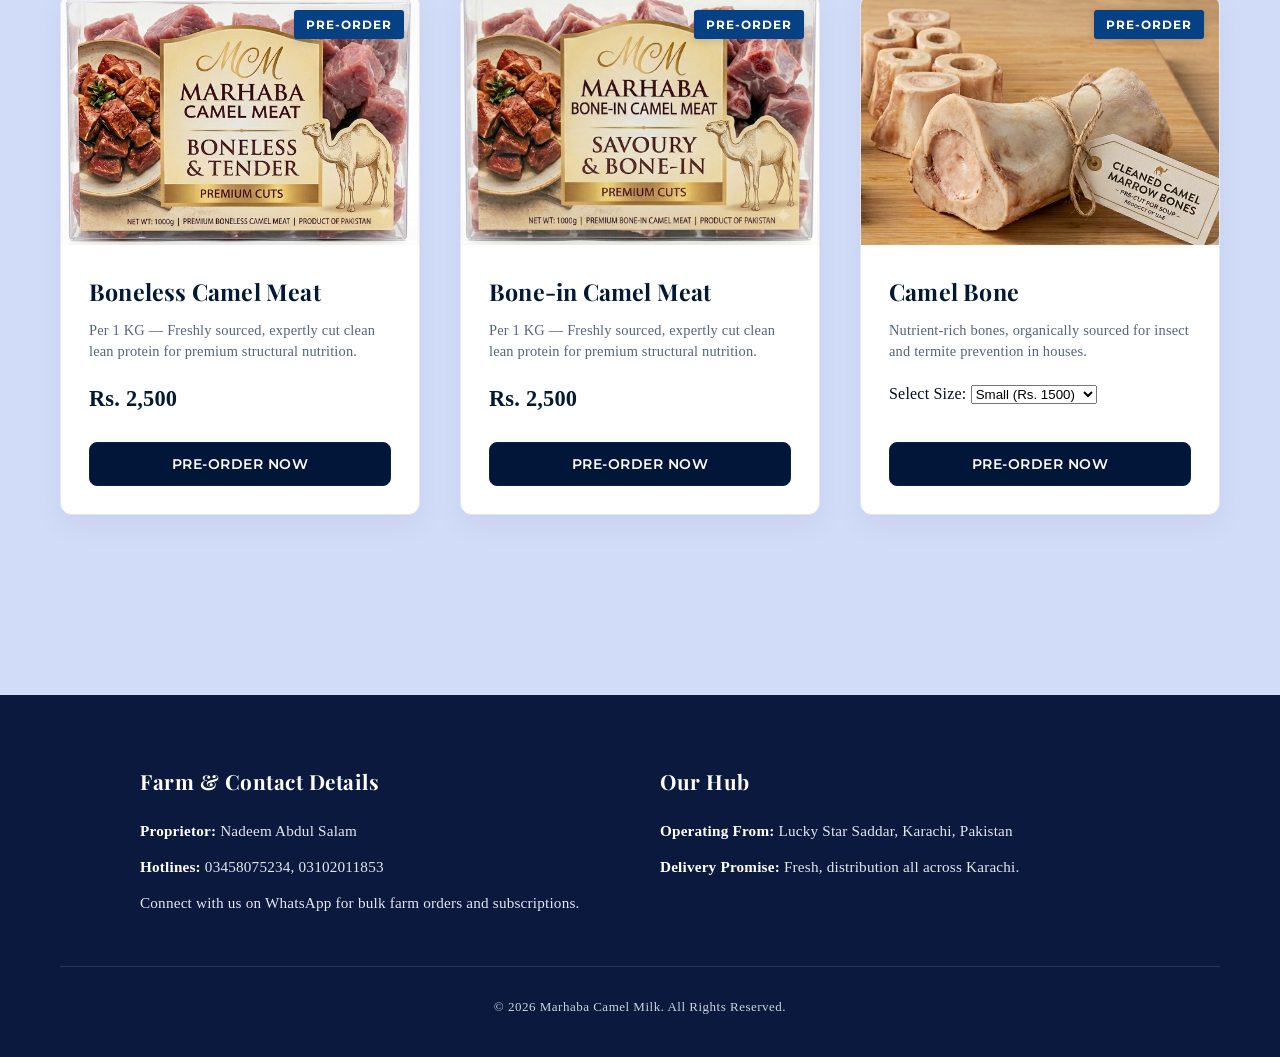
==== commit 011d8e39: "Update index.html" ====
--- a/index.html
+++ b/index.html
@@ -190,8 +190,8 @@
                     <div class="card-content">
                         <h3>Pasteurized Cow Milk</h3>
                         <p class="meta">500ml — Gently pasteurized to lock in nutrients while ensuring maximum safety; ready to consume.</p>
-                        <p class="price">Rs. 400</p>
-                        <button class="add-to-cart-btn" onclick="addToCart('Pasteurized Cow Milk', 400)">
+                        <p class="price">Rs. 200</p>
+                        <button class="add-to-cart-btn" onclick="addToCart('Pasteurized Cow Milk', 200)">
                             Add to Cart
                         </button>
                     </div>
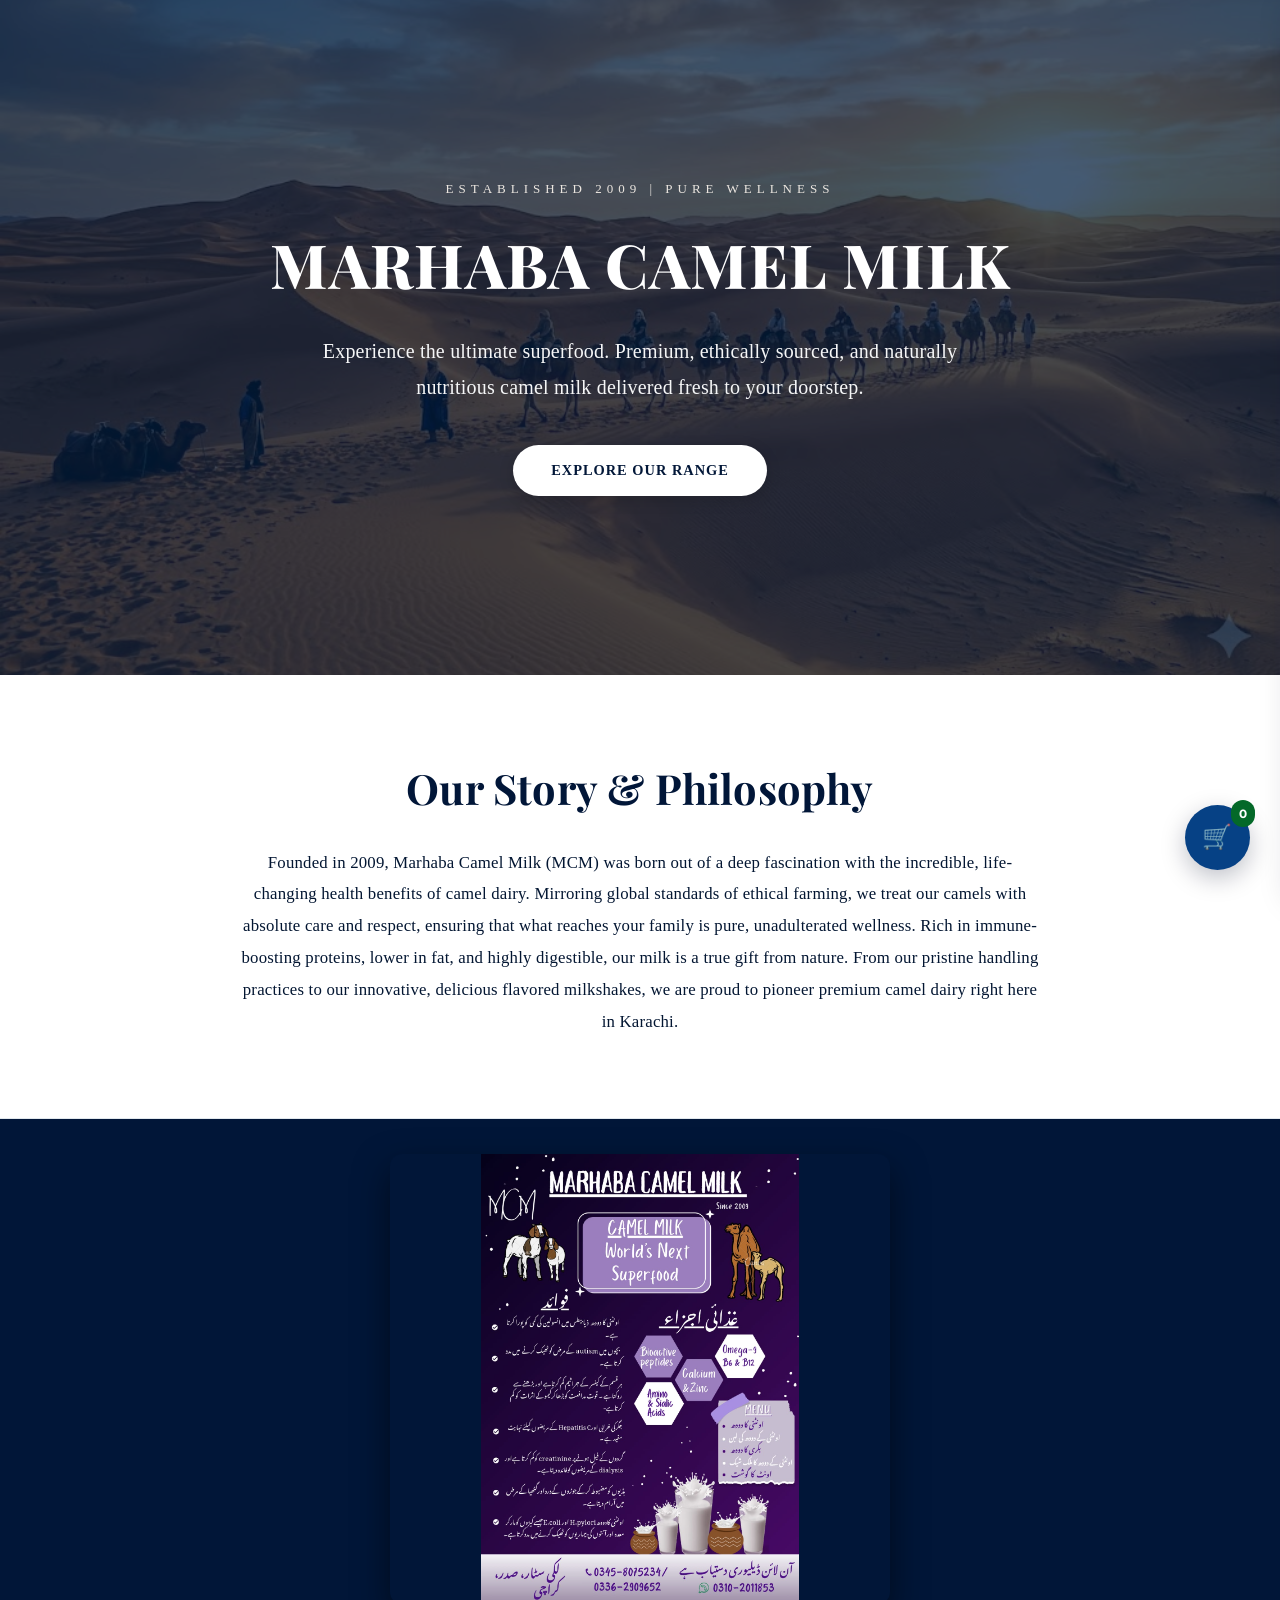
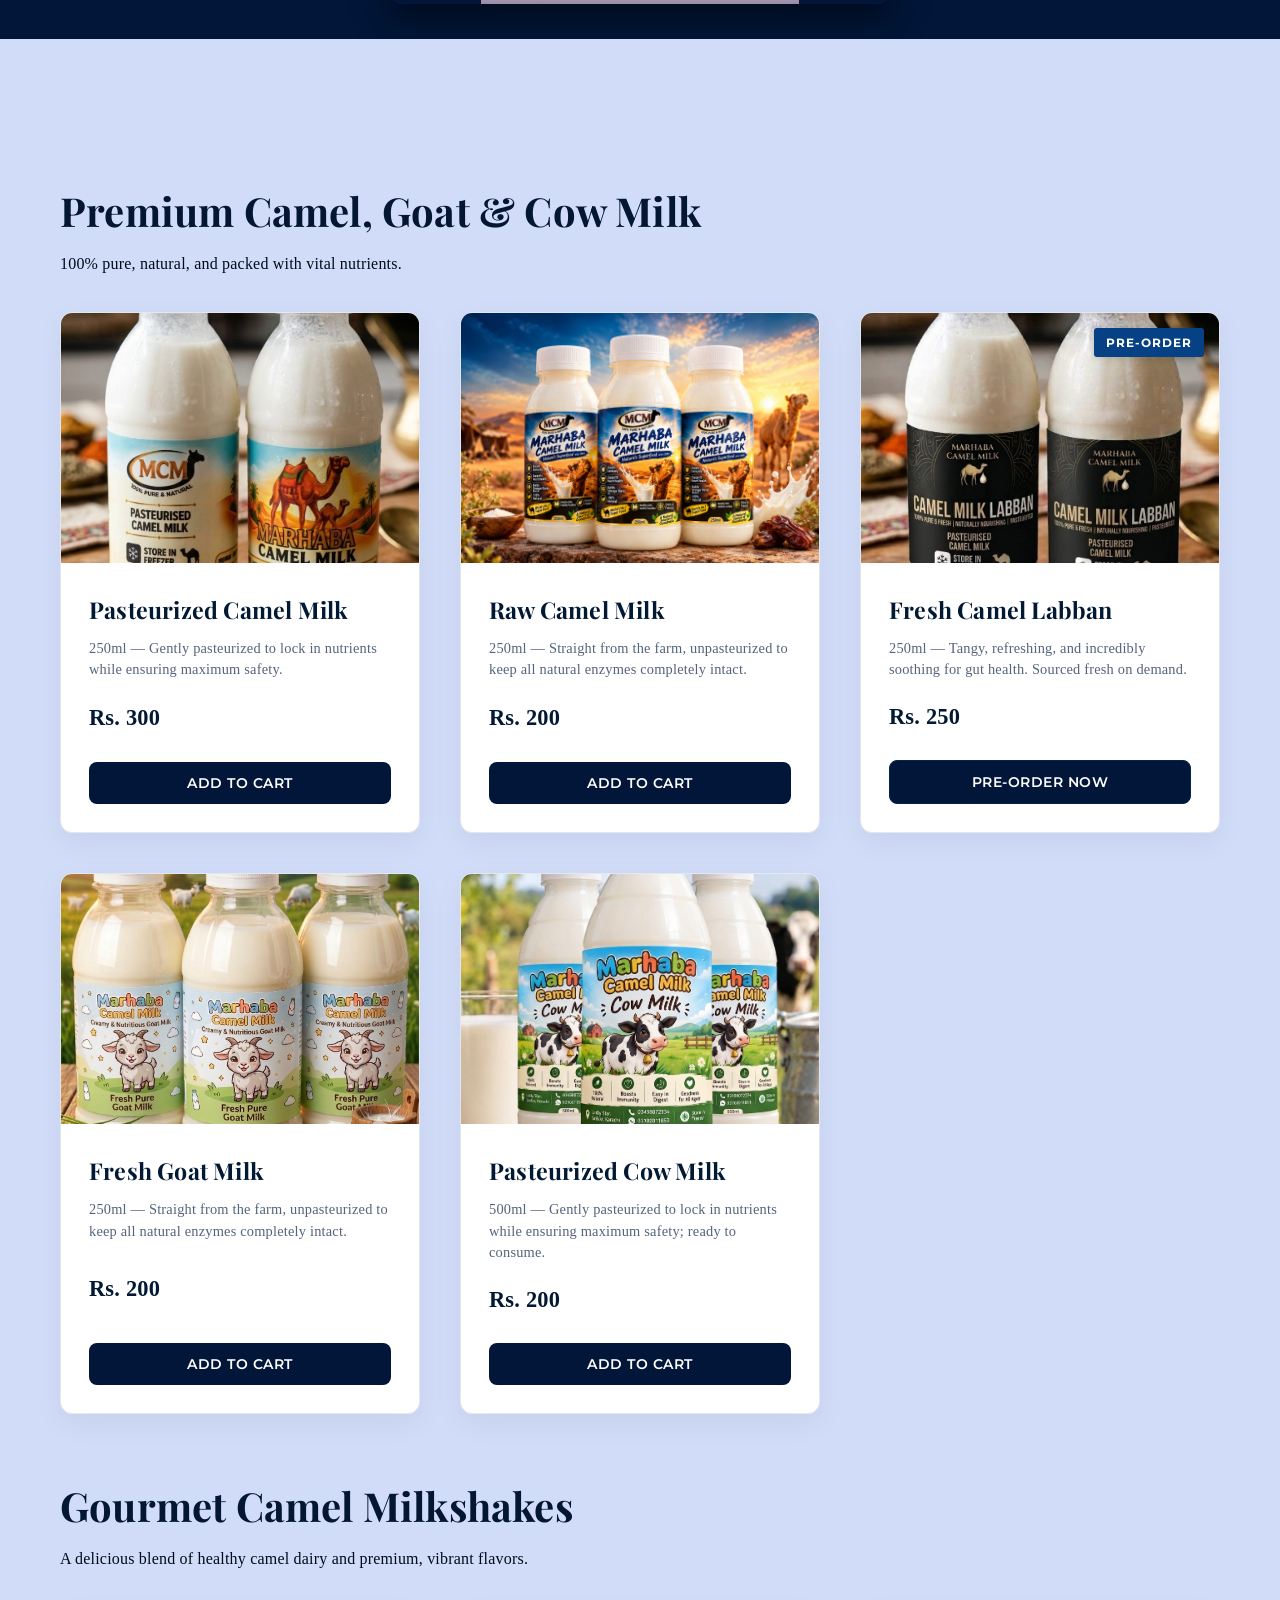
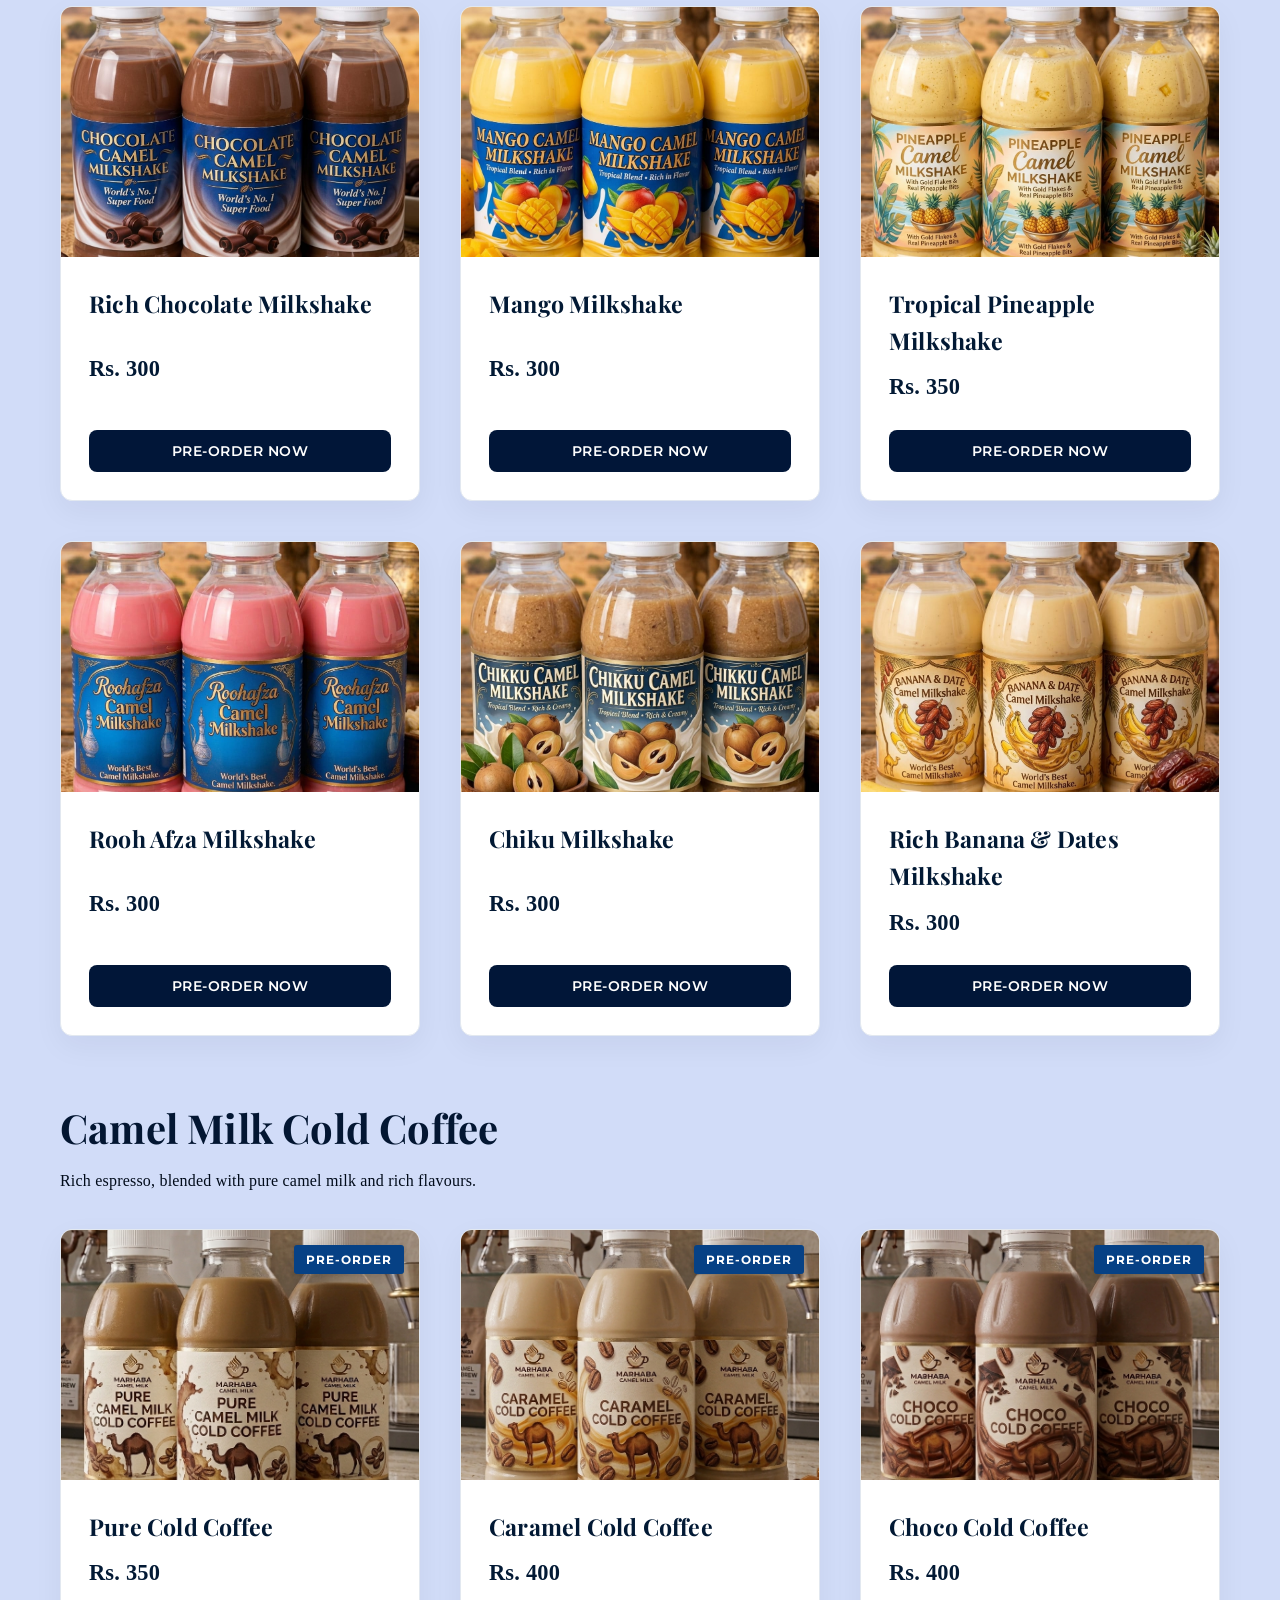
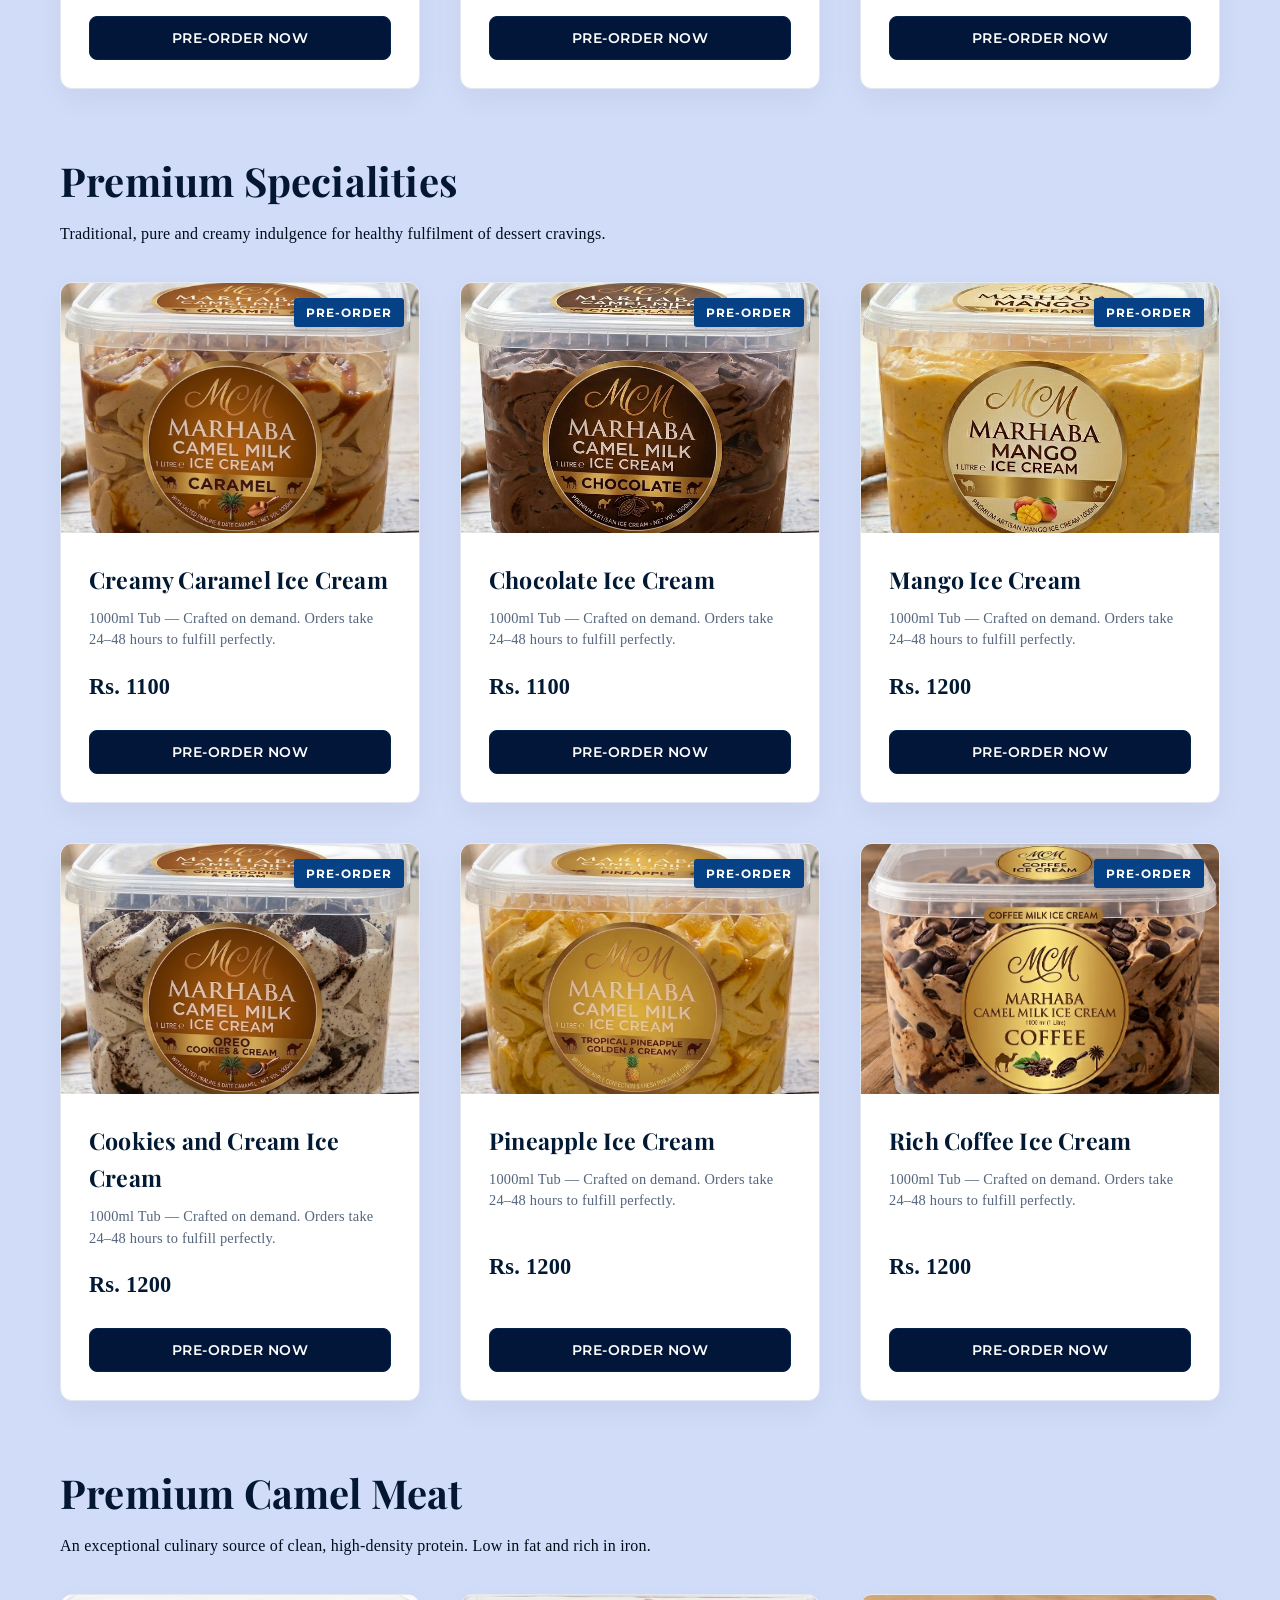
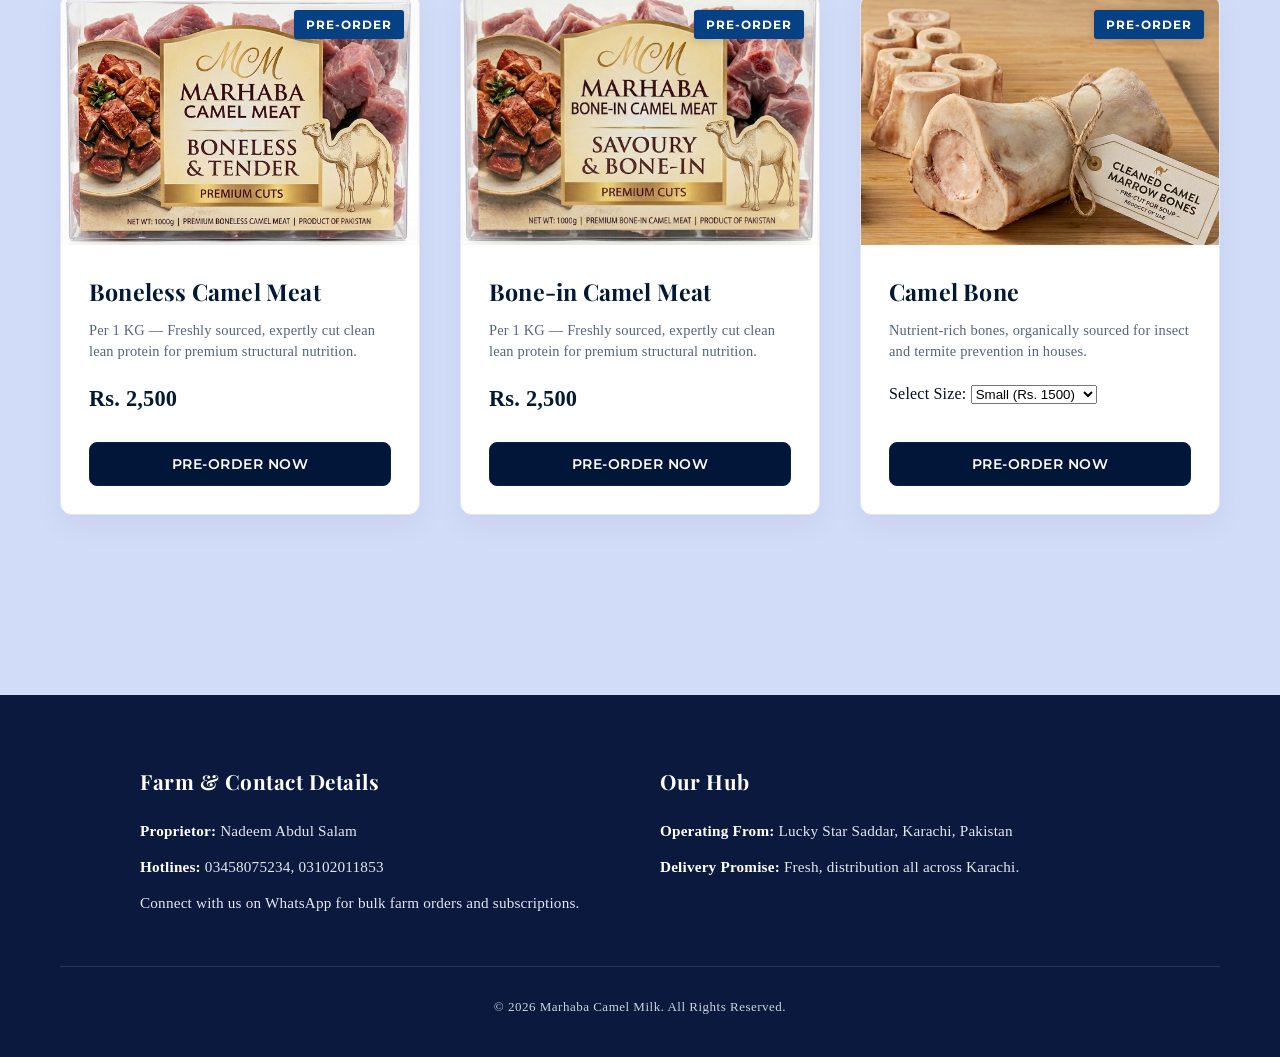
==== commit 7f1e0783: "Update index.html" ====
--- a/index.html
+++ b/index.html
@@ -140,7 +140,7 @@
                 <!-- Product 2 -->
                 <div class="card">
                     <div class="card-img-container">
-                        <img src="raw.jpg" alt="Raw Camel Milk" class="product-img">
+                        <img src="Raw.png" alt="Raw Camel Milk" class="product-img">
                     </div>
                     <div class="card-content">
                         <h3>Raw Camel Milk</h3>
